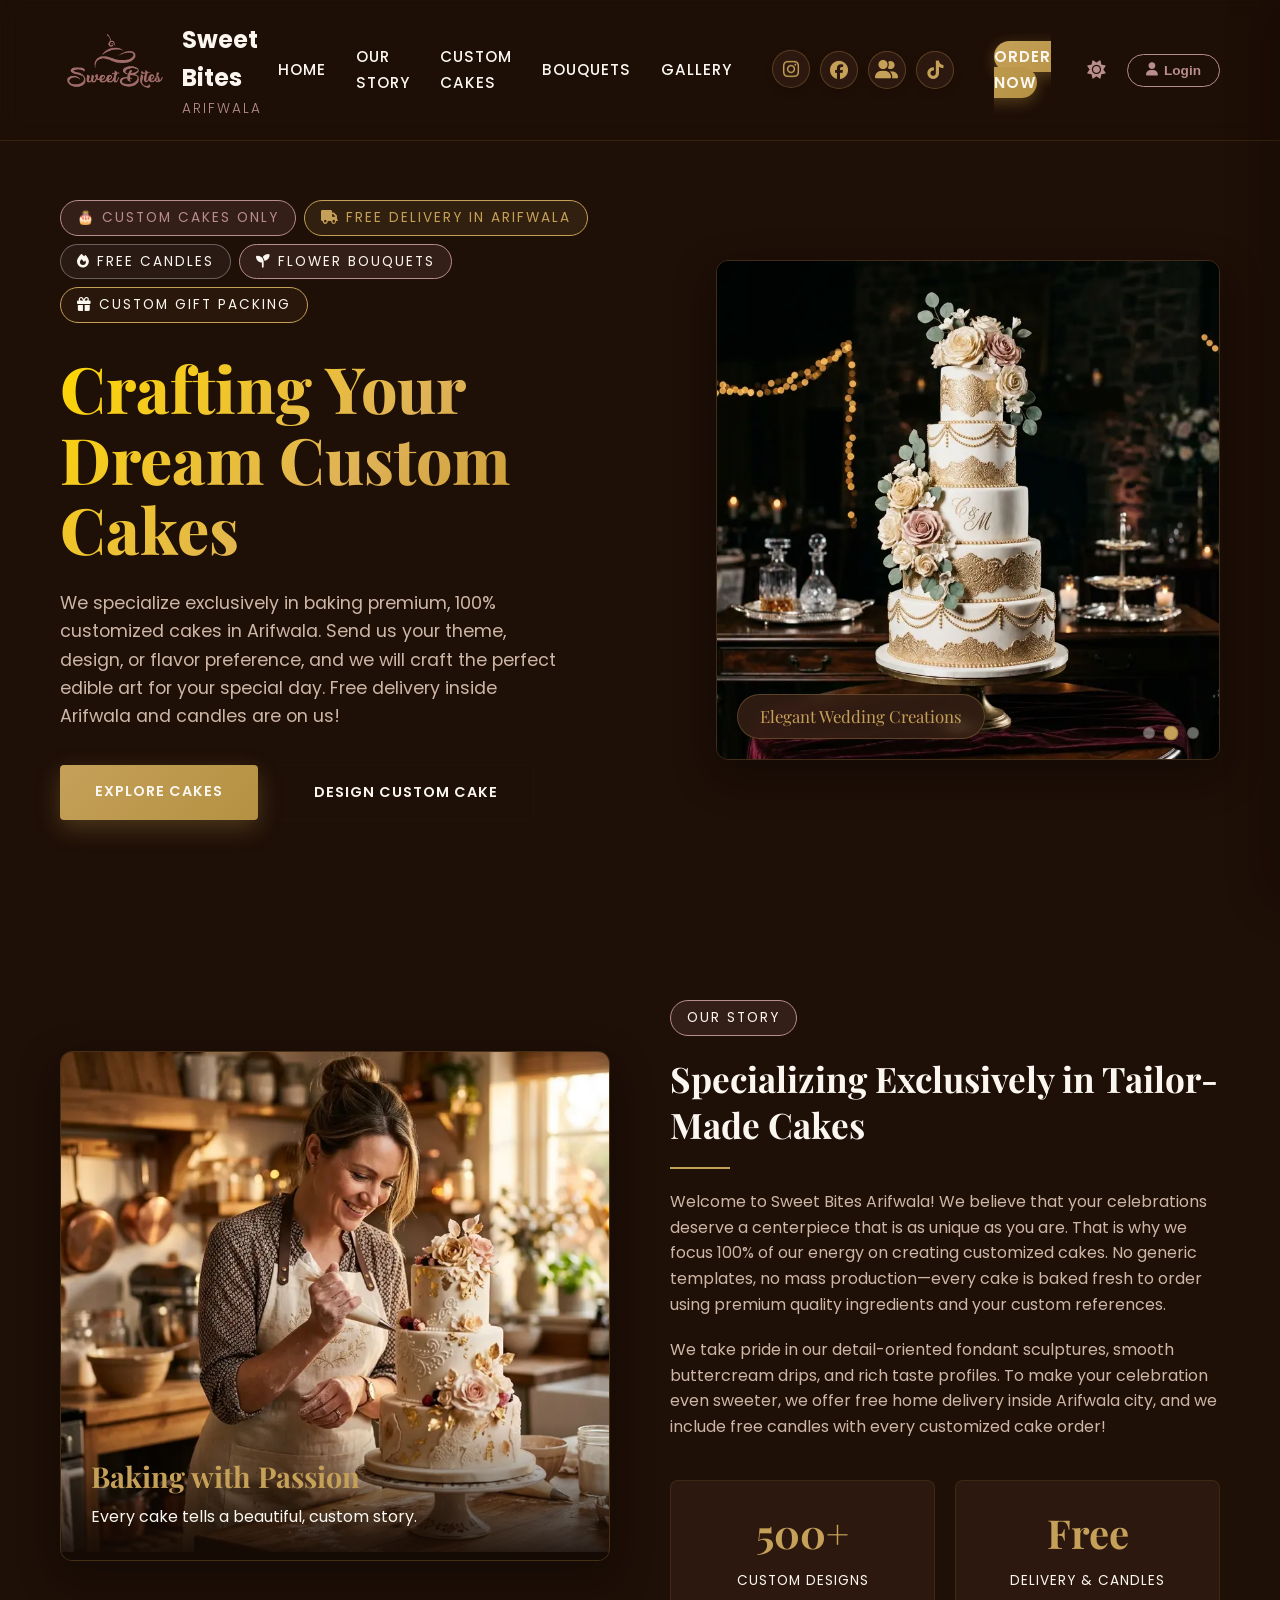
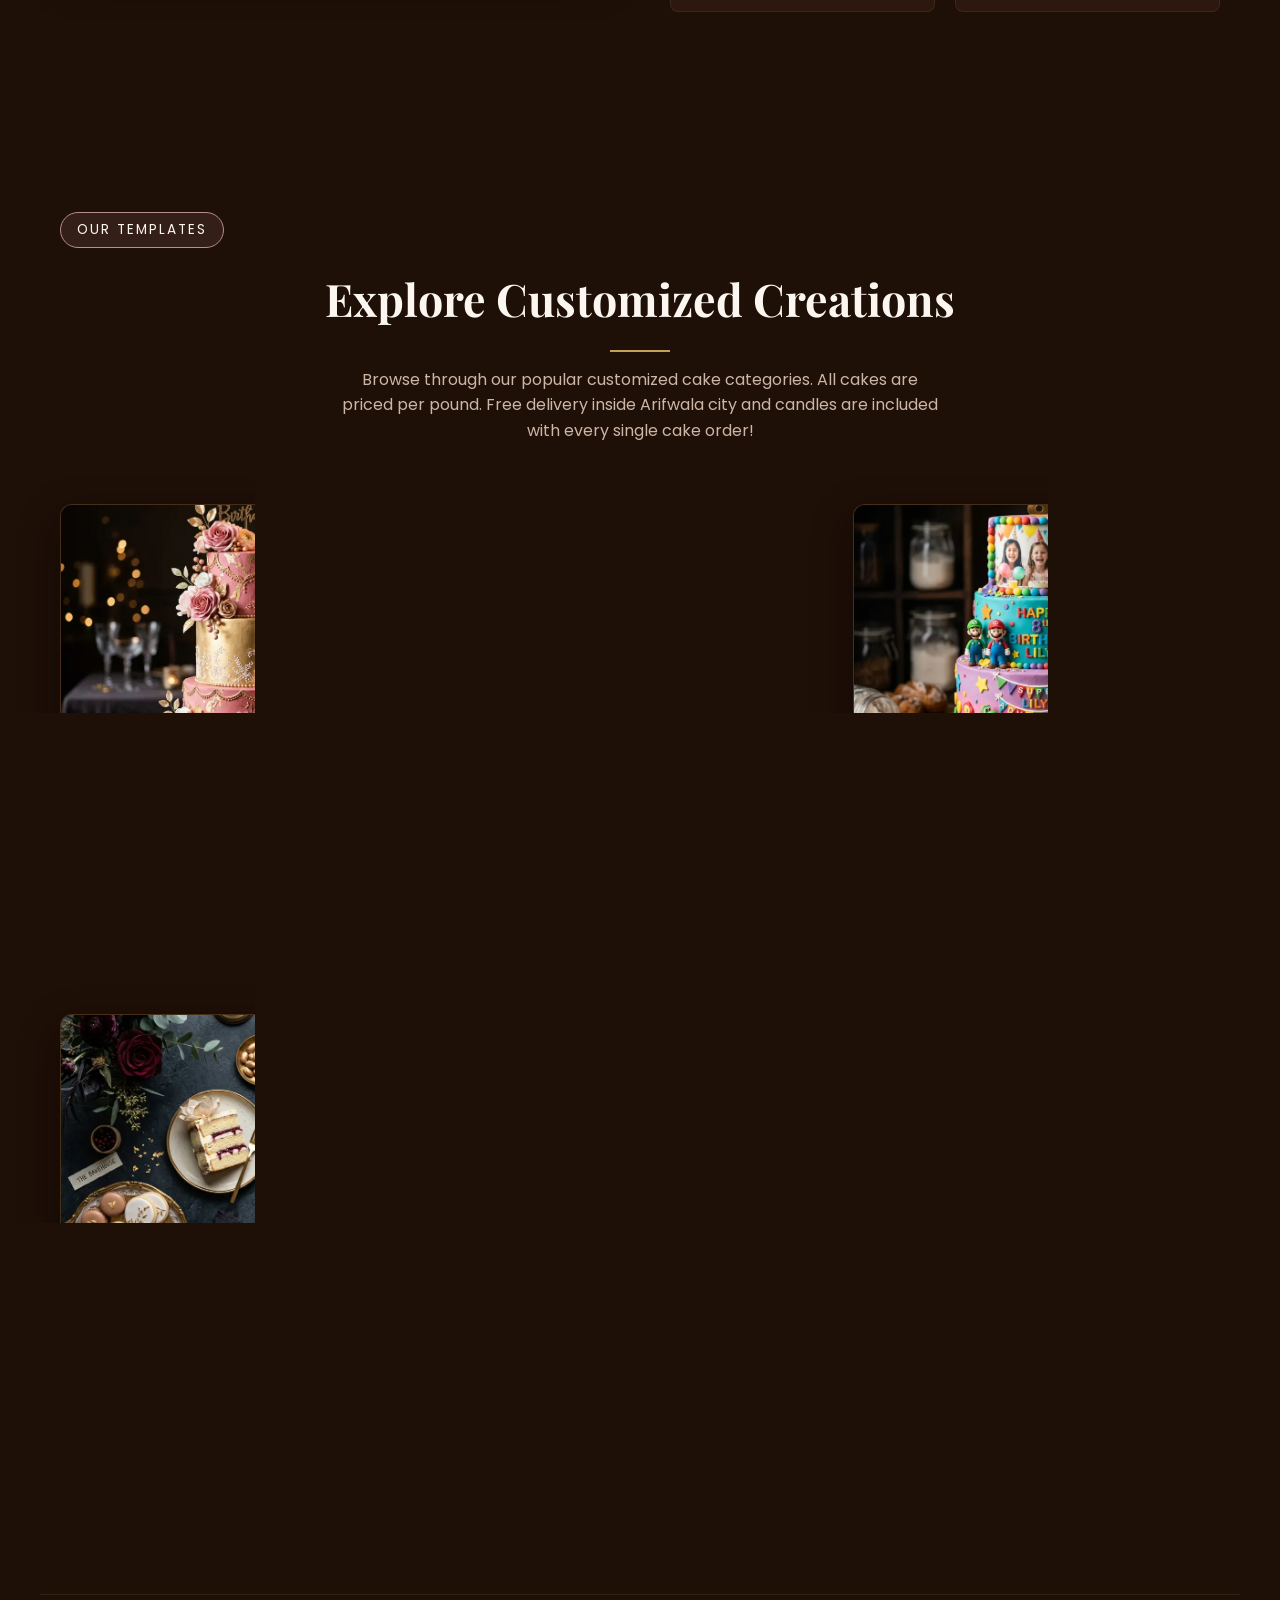
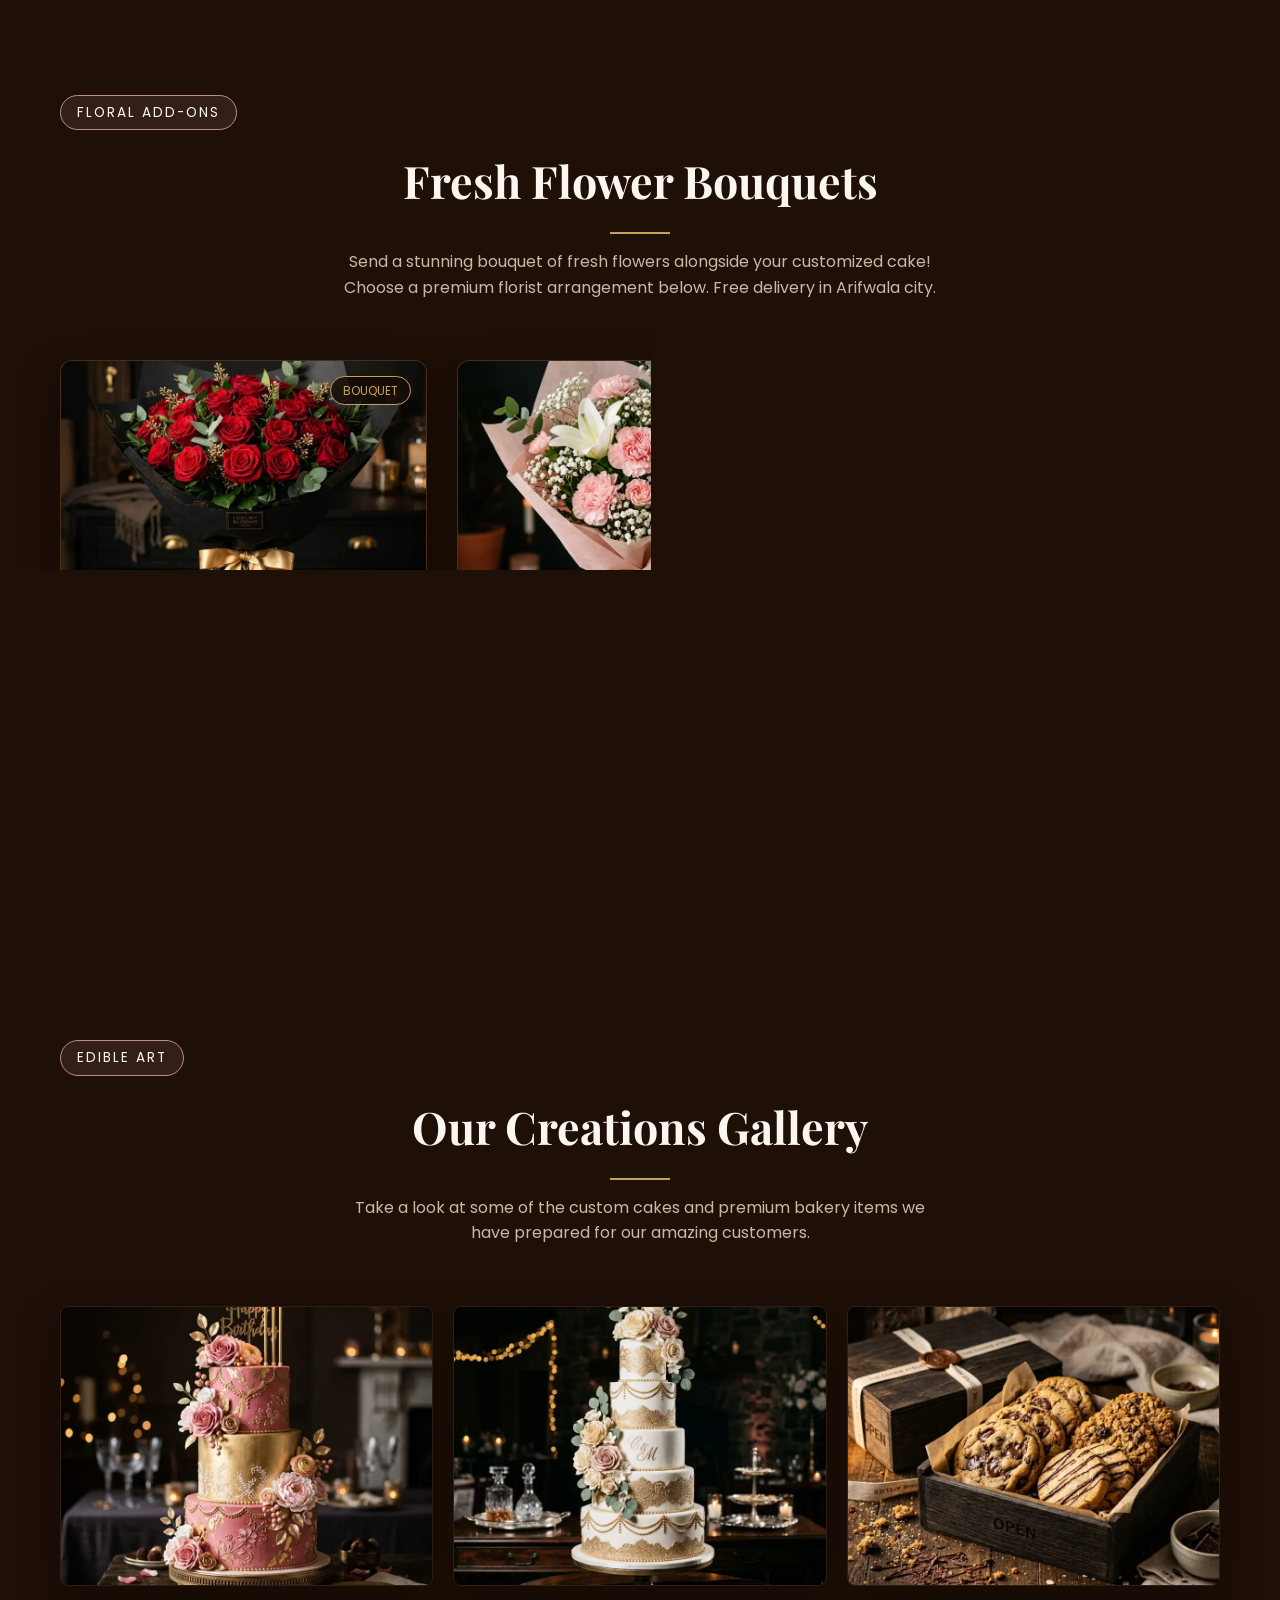
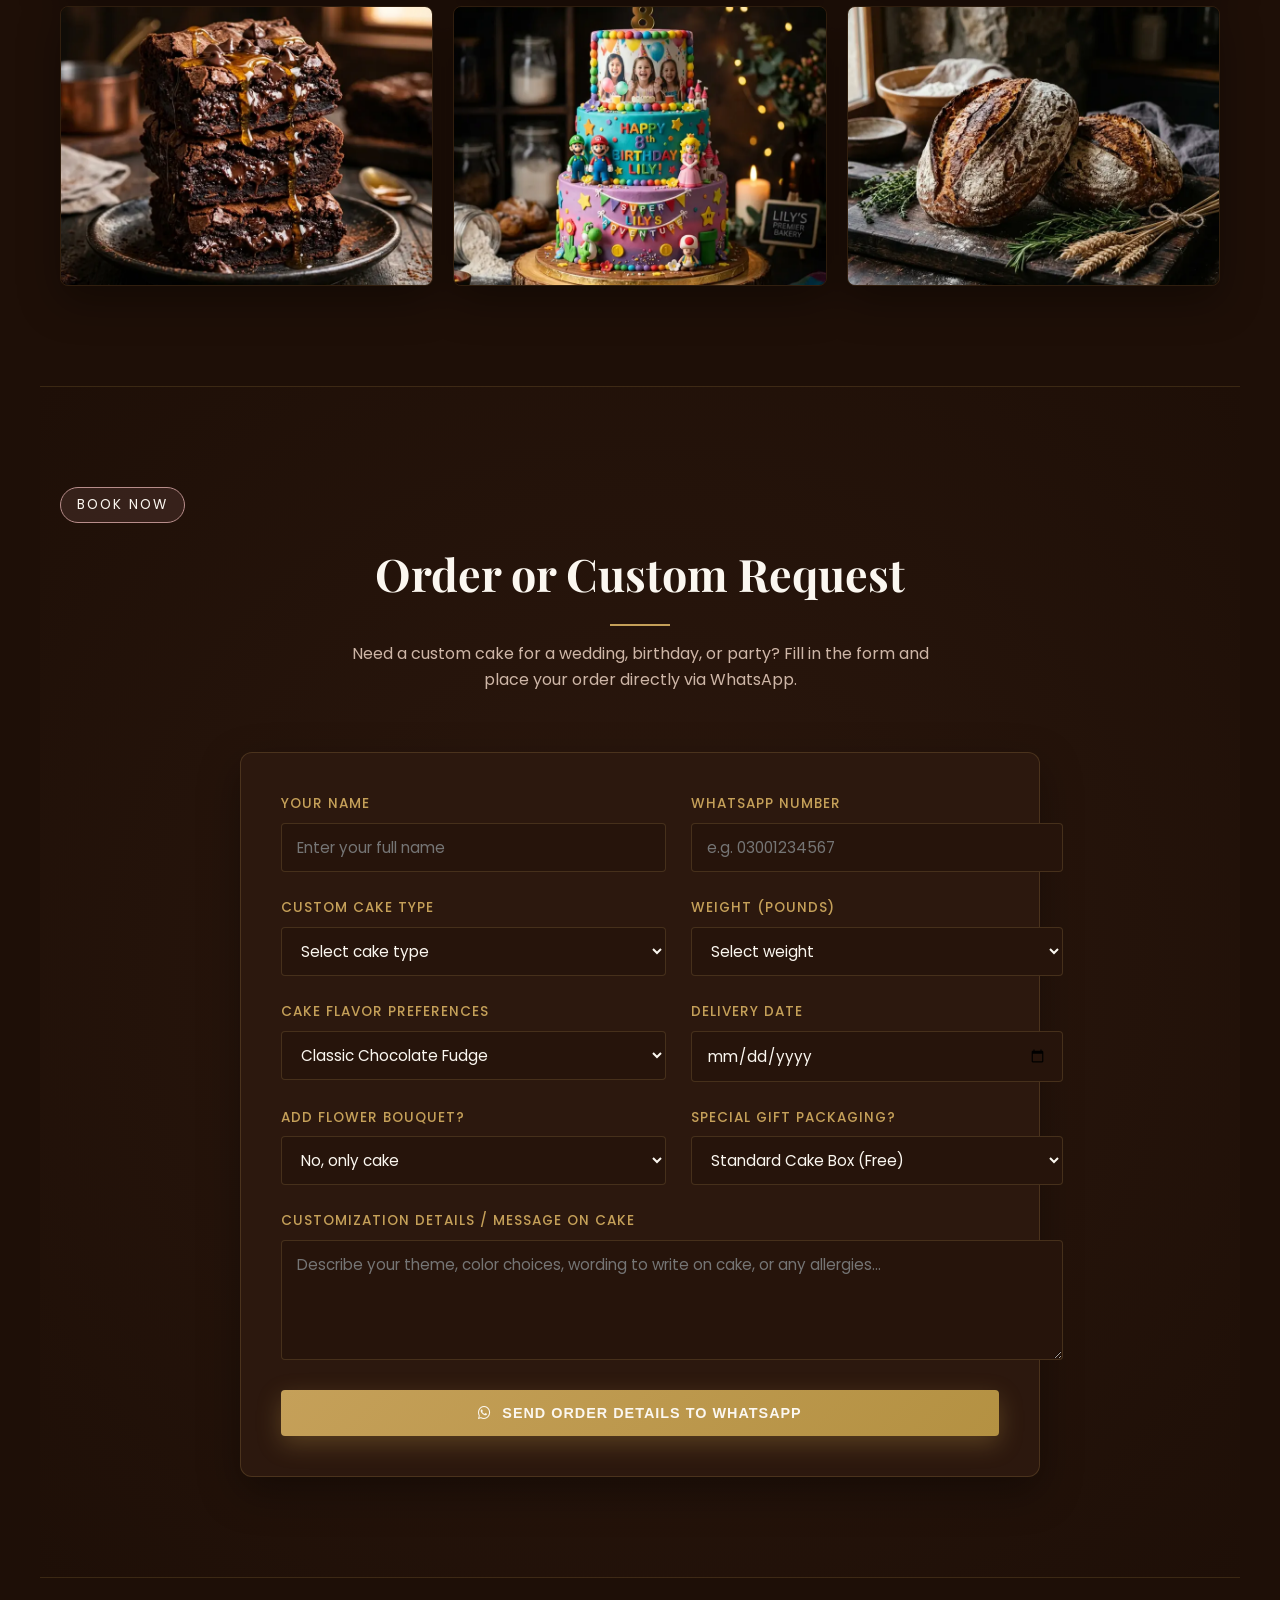
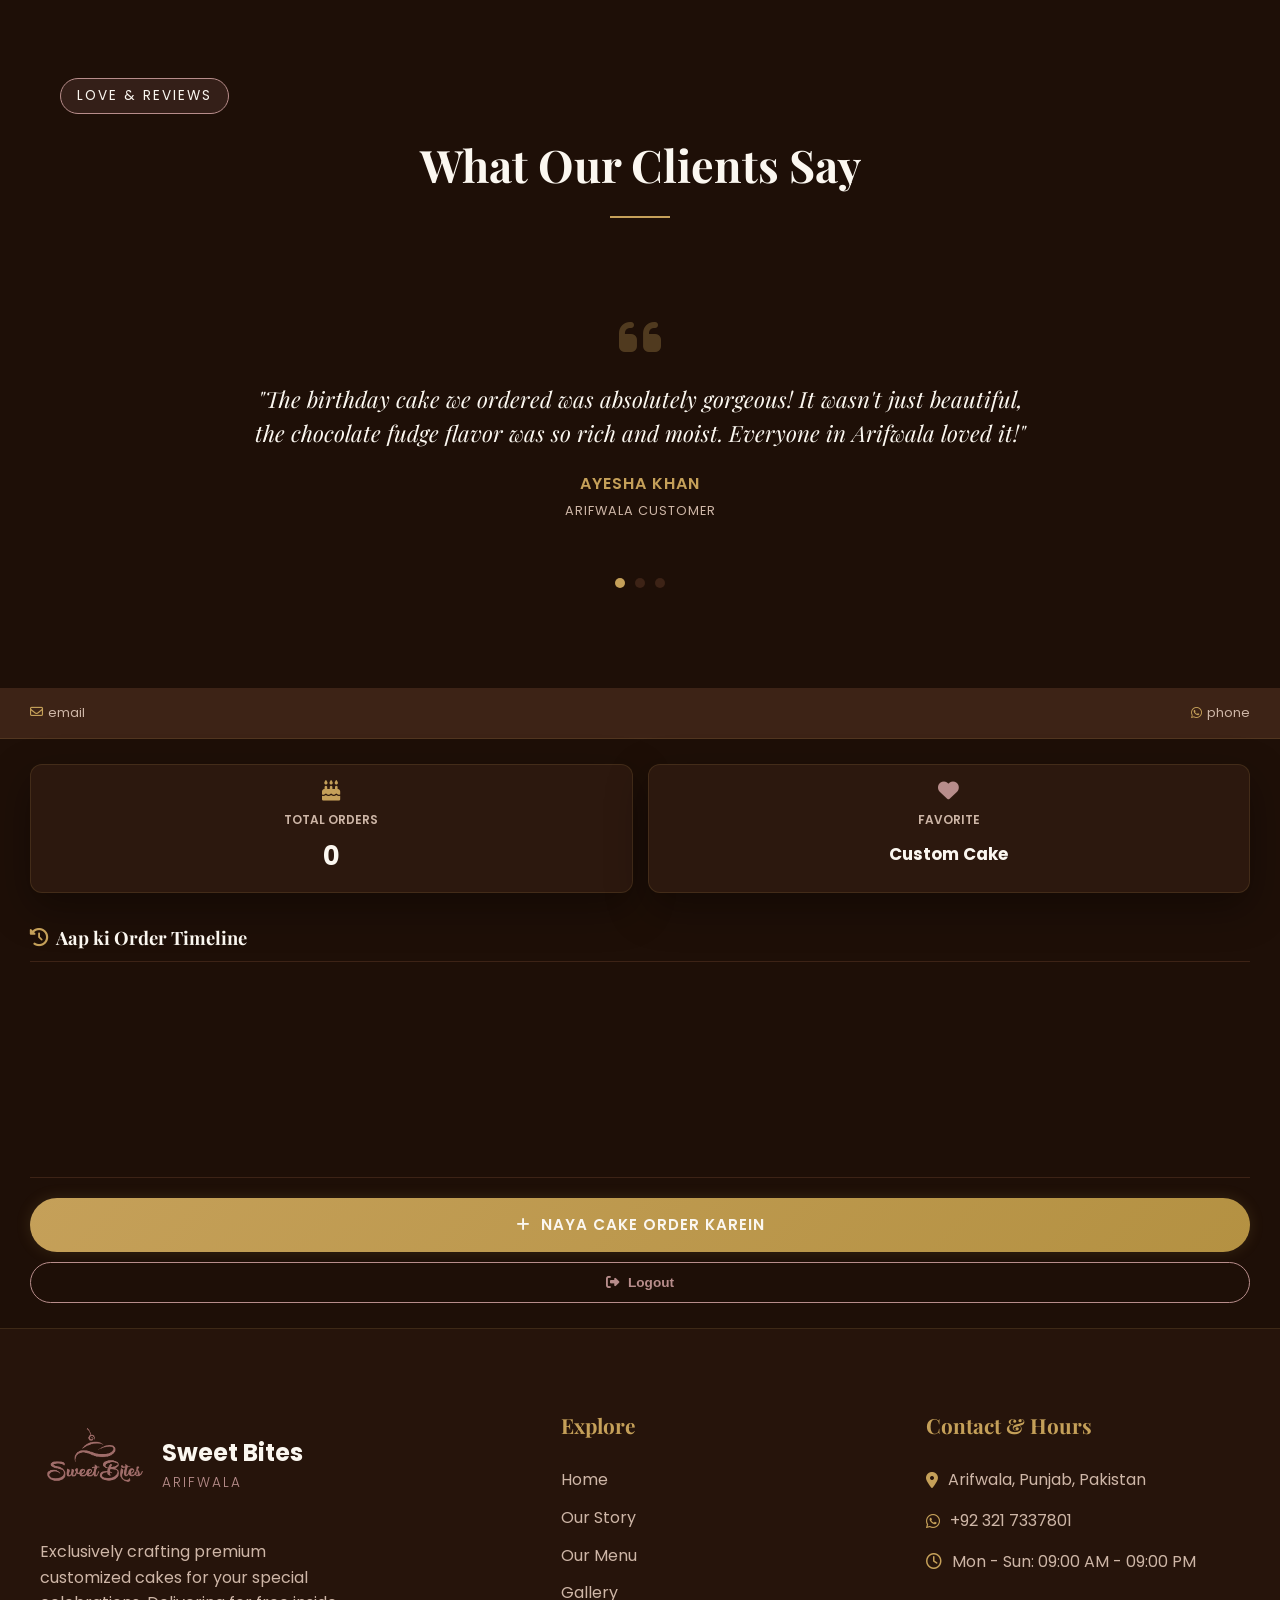
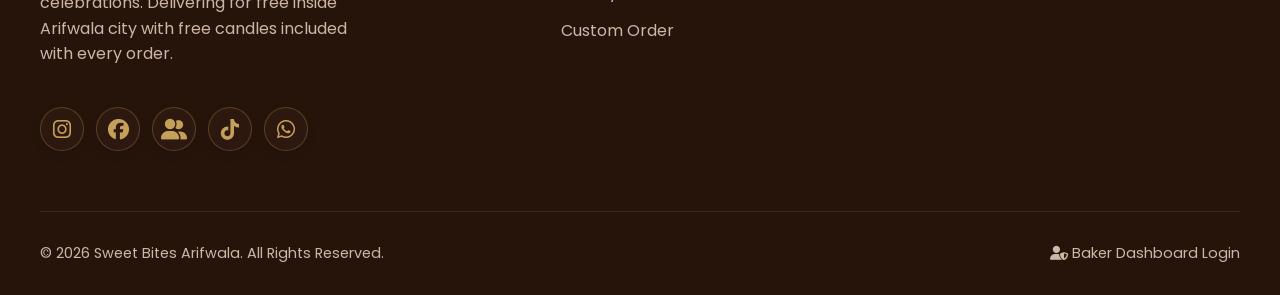
==== index.html @ 05466af0 "login_blur_fix" ====
<!DOCTYPE html>
<html lang="en">
<head>
  <meta charset="UTF-8">
  <meta name="viewport" content="width=device-width, initial-scale=1.0">
  <title>Sweet Bites Arifwala | Premium Custom Cakes & Luxury Bakery</title>
  
  <!-- SEO Meta Tags -->
  <meta name="description" content="Discover Sweet Bites Arifwala, the best premium home baker in Arifwala. Order customized fondant cakes, gooey fudge brownies, gourmet cookies, and artisan sourdough bread. Freshly baked with love.">
  <meta name="keywords" content="custom cakes arifwala, sweet bites arifwala, best bakery in arifwala, home baker arifwala, wedding cakes arifwala, chocolate brownies arifwala, custom fondant cakes">
  <meta name="author" content="Sweet Bites Arifwala">
  
  <!-- Open Graph Meta Tags (Facebook / WhatsApp sharing) -->
  <meta property="og:title" content="Sweet Bites Arifwala | Custom Cakes & Luxury Bakery">
  <meta property="og:description" content="Order premium custom cakes, cookies, and gourmet brownies in Arifwala. Freshly baked by your local favorite home baker.">
  <meta property="og:image" content="assets/logo.png">
  <meta property="og:type" content="website">

  <!-- Favicon -->
  <link rel="icon" type="image/png" href="assets/logo.png">

  <!-- FontAwesome Icons -->
  <link rel="stylesheet" href="https://cdnjs.cloudflare.com/ajax/libs/font-awesome/6.4.0/css/all.min.css">
  
  <!-- Style Link with Cache Buster -->
  <link rel="stylesheet" href="style.css?v=2.4">

  <!-- Schema.org Structured Data for Local SEO -->
  <script type="application/ld+json">
  {
    "@context": "https://schema.org",
    "@type": "Bakery",
    "name": "Sweet Bites Arifwala",
    "image": "assets/logo.png",
    "@id": "https://sweetbitesarifwala.com",
    "url": "https://sweetbitesarifwala.com",
    "telephone": "+923217337801",
    "priceRange": "$$",
    "address": {
      "@type": "PostalAddress",
      "streetAddress": "Main Bazaar",
      "addressLocality": "Arifwala",
      "addressRegion": "Punjab",
      "postalCode": "57130",
      "addressCountry": "PK"
    },
    "openingHoursSpecification": {
      "@type": "OpeningHoursSpecification",
      "dayOfWeek": [
        "Monday",
        "Tuesday",
        "Wednesday",
        "Thursday",
        "Friday",
        "Saturday",
        "Sunday"
      ],
      "opens": "09:00",
      "closes": "21:00"
    }
  }
  </script>
</head>
<body class="dark-mode">

  <!-- Background Sparks/Particles Canvas -->
  <canvas id="particle-canvas"></canvas>

  <div class="app-content">

    <!-- Header Navigation -->
    <header id="main-header">
      <div class="navbar">
        <a href="#home" class="logo-container">
          <img src="assets/logo.png" alt="Sweet Bites Arifwala Logo" class="logo-img" id="nav-logo">
          <div class="logo-text">
            Sweet Bites
            <span>Arifwala</span>
          </div>
        </a>
        
        <div class="menu-toggle" id="mobile-menu-btn">
          <span></span>
          <span></span>
          <span></span>
        </div>

        <ul class="nav-links" id="nav-menu">
          <li><a href="#home">Home</a></li>
          <li><a href="#about">Our Story</a></li>
          <li><a href="#menu">Custom Cakes</a></li>
          <li><a href="#bouquets">Bouquets</a></li>
          <li><a href="#gallery">Gallery</a></li>
          <li class="nav-socials" style="display: flex; gap: 10px; margin: 0 10px; align-items:center;">
            <a href="#" id="nav-link-instagram" target="_blank" aria-label="Instagram" title="Instagram"><i class="fab fa-instagram"></i></a>
            <a href="#" id="nav-link-facebook" target="_blank" aria-label="Facebook Page" title="Facebook Page"><i class="fab fa-facebook"></i></a>
            <a href="#" id="nav-link-facebook-profile" target="_blank" aria-label="Personal Facebook Profile" title="Humira Irfan Facebook"><i class="fas fa-user-friends"></i></a>
            <a href="#" id="nav-link-tiktok" target="_blank" aria-label="TikTok" title="TikTok"><i class="fab fa-tiktok"></i></a>
          </li>
          <li><a href="#order" class="btn-order-nav">Order Now</a></li>
          <li>
            <div id="nav-customer-area" style="display:flex; align-items:center; gap:12px;">
              <!-- Theme Toggle Button -->
              <button id="theme-toggle-btn" onclick="toggleDarkMode()" style="background:transparent; border:none; color:var(--rose-accent); cursor:pointer; font-size:1.15rem; padding:6px; display:flex; align-items:center; justify-content:center; transition:var(--transition-smooth); margin-right:4px;" aria-label="Toggle Dark Mode" title="Toggle Light/Dark Mode">
                <i class="far fa-moon" id="theme-toggle-icon"></i>
              </button>
              <button id="nav-login-btn" onclick="openCustomerLoginModal()" style="background:transparent; border:1.5px solid var(--rose-accent); color:var(--rose-accent); padding:8px 18px; border-radius:20px; font-weight:600; cursor:pointer; font-size:0.85rem; display:flex; align-items:center; gap:6px;">
                <i class="fas fa-user"></i> Login
              </button>
              <div id="nav-user-badge" style="display:none; align-items:center; gap:10px;">
                <img id="nav-user-avatar" src="" style="width:28px; height:28px; border-radius:50%; object-fit:cover; display:none; border:1.5px solid var(--gold-primary);">
                <i id="nav-user-placeholder" class="fas fa-user-circle" style="color:var(--gold-primary); font-size:1.3rem;"></i>
                <span id="nav-user-name" style="font-weight:600; color:var(--text-light); font-size:0.9rem;"></span>
                <button onclick="customerLogout()" style="background:transparent; border:none; color:var(--rose-accent); cursor:pointer; font-size:0.8rem; padding:4px 8px; border-radius:10px; border:1px solid var(--rose-accent);">Logout</button>
              </div>
            </div>
          </li>
        </ul>
      </div>
    </header>

    <!-- Hero Section -->
    <section class="hero" id="home">
      <div class="hero-grid">
        <div class="hero-text">
          <div style="display: flex; gap: 8px; flex-wrap: wrap; margin-bottom: 5px;">
            <span class="badge" style="border-color: var(--rose-accent); color: var(--rose-accent);">🎂 Custom Cakes Only</span>
            <span class="badge" style="background: rgba(223, 178, 87, 0.1); border-color: var(--gold-primary); color: var(--gold-primary);"><i class="fas fa-truck"></i> Free Delivery in Arifwala</span>
            <span class="badge" style="background: rgba(255, 255, 255, 0.05); border-color: rgba(255,255,255,0.3);"><i class="fas fa-fire"></i> Free Candles</span>
            <span class="badge" style="background: rgba(180, 130, 130, 0.15); border-color: var(--rose-accent);"><i class="fas fa-seedling"></i> Flower Bouquets</span>
            <span class="badge" style="background: rgba(223, 178, 87, 0.05); border-color: var(--gold-primary);"><i class="fas fa-gift"></i> Custom Gift Packing</span>
          </div>
          <h2 class="gold-text">Crafting Your Dream Custom Cakes</h2>
          <p>We specialize exclusively in baking premium, 100% customized cakes in Arifwala. Send us your theme, design, or flavor preference, and we will craft the perfect edible art for your special day. Free delivery inside Arifwala and candles are on us!</p>
          <div class="hero-buttons">
            <a href="#menu" class="btn-primary">Explore Cakes</a>
            <a href="#order" class="btn-secondary">Design Custom Cake</a>
          </div>
        </div>
        <div class="hero-slider-container">
          <div class="hero-slide active">
            <img src="assets/birthday_cake.webp" alt="Luxury Custom Birthday Cake">
            <div class="slide-caption">Luxury Birthday Cakes</div>
          </div>
          <div class="hero-slide">
            <img src="assets/wedding_cake.webp" alt="Floral Custom Wedding Cake">
            <div class="slide-caption">Elegant Wedding Creations</div>
          </div>
          <div class="hero-slide">
            <img src="assets/custom_cake.webp" alt="Novelty Custom Fondant Cake">
            <div class="slide-caption">Fondant Theme Masterpieces</div>
          </div>
          
          <!-- Slider Controls -->
          <div class="slider-nav">
            <span class="slider-nav-dot active" onclick="setHeroSlide(0)"></span>
            <span class="slider-nav-dot" onclick="setHeroSlide(1)"></span>
            <span class="slider-nav-dot" onclick="setHeroSlide(2)"></span>
          </div>
        </div>
      </div>
    </section>

    <!-- About Section -->
    <section class="about" id="about">
      <div class="about-grid">
        <div class="about-img-container">
          <img src="assets/baker_about.webp" alt="Home baker decorating cake in Arifwala" class="about-img" loading="lazy">
          <div class="about-img-overlay">
            <h3>Baking with Passion</h3>
            <p>Every cake tells a beautiful, custom story.</p>
          </div>
        </div>
        <div class="about-text">
          <span class="badge">Our Story</span>
          <h3>Specializing Exclusively in Tailor-Made Cakes</h3>
          <div class="divider"></div>
          <p>Welcome to Sweet Bites Arifwala! We believe that your celebrations deserve a centerpiece that is as unique as you are. That is why we focus 100% of our energy on creating customized cakes. No generic templates, no mass production—every cake is baked fresh to order using premium quality ingredients and your custom references.</p>
          <p>We take pride in our detail-oriented fondant sculptures, smooth buttercream drips, and rich taste profiles. To make your celebration even sweeter, we offer free home delivery inside Arifwala city, and we include free candles with every customized cake order!</p>
          
          <div class="about-stats">
            <div class="stat-item">
              <div class="stat-num">500+</div>
              <div class="stat-lbl">Custom Designs</div>
            </div>
            <div class="stat-item">
              <div class="stat-num">Free</div>
              <div class="stat-lbl">Delivery & Candles</div>
            </div>
          </div>
        </div>
      </div>
    </section>

    <!-- Product Menu Section -->
    <section class="menu" id="menu">
      <div class="section-header">
        <span class="badge">Our Templates</span>
        <h2>Explore Customized Creations</h2>
        <div class="divider"></div>
        <p>Browse through our popular customized cake categories. All cakes are priced per pound. Free delivery inside Arifwala city and candles are included with every single cake order!</p>
      </div>

      <div class="products-grid" id="shop-grid">
        <!-- Products will load dynamically via JS -->
      </div>
    </section>

    <!-- Flower Bouquets Section -->
    <section class="menu" id="bouquets" style="border-top: 1px solid rgba(223, 178, 87, 0.1);">
      <div class="section-header">
        <span class="badge">Floral Add-ons</span>
        <h2>Fresh Flower Bouquets</h2>
        <div class="divider"></div>
        <p>Send a stunning bouquet of fresh flowers alongside your customized cake! Choose a premium florist arrangement below. Free delivery in Arifwala city.</p>
      </div>

      <div class="products-grid" id="bouquets-grid">
        <!-- Bouquets will load dynamically via JS -->
      </div>
    </section>

    <!-- Photo Gallery Section -->
    <section class="gallery" id="gallery">
      <div class="section-header">
        <span class="badge">Edible Art</span>
        <h2>Our Creations Gallery</h2>
        <div class="divider"></div>
        <p>Take a look at some of the custom cakes and premium bakery items we have prepared for our amazing customers.</p>
      </div>

      <div class="gallery-grid">
        <div class="gallery-item" onclick="openLightbox(this)">
          <img src="assets/birthday_cake.webp" alt="Luxury Birthday Cake" loading="lazy">
          <div class="gallery-overlay">
            <h4>Luxury Birthday Cake</h4>
            <p>Cakes</p>
          </div>
        </div>
        <div class="gallery-item" onclick="openLightbox(this)">
          <img src="assets/wedding_cake.webp" alt="Elegant Symmetrical Wedding Cake" loading="lazy">
          <div class="gallery-overlay">
            <h4>Floral Wedding Cake</h4>
            <p>Cakes</p>
          </div>
        </div>
        <div class="gallery-item" onclick="openLightbox(this)">
          <img src="assets/cookies_box.webp" alt="Gourmet Cookie Collection" loading="lazy">
          <div class="gallery-overlay">
            <h4>Gourmet Cookie Box</h4>
            <p>Cookies & Brownies</p>
          </div>
        </div>
        <div class="gallery-item" onclick="openLightbox(this)">
          <img src="assets/fudge_brownies.webp" alt="Fudge Chocolate Brownies" loading="lazy">
          <div class="gallery-overlay">
            <h4>Classic Fudge Brownies</h4>
            <p>Cookies & Brownies</p>
          </div>
        </div>
        <div class="gallery-item" onclick="openLightbox(this)">
          <img src="assets/custom_cake.webp" alt="Special Theme Custom Cake" loading="lazy">
          <div class="gallery-overlay">
            <h4>Figurines Custom Cake</h4>
            <p>Cakes</p>
          </div>
        </div>
        <div class="gallery-item" onclick="openLightbox(this)">
          <img src="assets/artisan_bread.webp" alt="Country Sourdough Bread" loading="lazy">
          <div class="gallery-overlay">
            <h4>Artisan Sourdough Loaf</h4>
            <p>Pastries & Bread</p>
          </div>
        </div>
      </div>
    </section>

    <!-- Custom WhatsApp Order Form -->
    <section class="order-section" id="order">
      <div class="section-header">
        <span class="badge">Book Now</span>
        <h2>Order or Custom Request</h2>
        <div class="divider"></div>
        <p>Need a custom cake for a wedding, birthday, or party? Fill in the form and place your order directly via WhatsApp.</p>
      </div>

      <div class="order-container">
        <form id="whatsapp-order-form">
          <div class="order-form-grid">
            <div class="form-group">
              <label for="order-name">Your Name</label>
              <input type="text" id="order-name" placeholder="Enter your full name" required>
            </div>
            
            <div class="form-group">
              <label for="order-whatsapp">WhatsApp Number</label>
              <input type="tel" id="order-whatsapp" placeholder="e.g. 03001234567" required>
            </div>

            <div class="form-group">
              <label for="order-item-type">Custom Cake Type</label>
              <select id="order-item-type" required>
                <option value="" disabled selected>Select cake type</option>
                <option value="Custom Fondant Theme Cake">Custom Fondant Theme Cake</option>
                <option value="Cream & Custom Drip Cake">Cream & Custom Drip Cake</option>
                <option value="Multi-Tier Symmetrical Cake">Multi-Tier Symmetrical Cake</option>
                <option value="Novelty Birthday Cake">Novelty Birthday Cake</option>
                <option value="Other / Reference Design">Other Reference Design</option>
              </select>
            </div>

            <div class="form-group">
              <label for="order-weight">Weight (Pounds)</label>
              <select id="order-weight" required>
                <option value="" disabled selected>Select weight</option>
                <option value="1 Pound (Small)">1 Pound (Small)</option>
                <option value="2 Pounds (Standard)">2 Pounds (Standard)</option>
                <option value="3 Pounds">3 Pounds</option>
                <option value="4 Pounds">4 Pounds</option>
                <option value="5+ Pounds (Large Event)">5+ Pounds (Large Event)</option>
              </select>
            </div>

            <div class="form-group">
              <label for="order-flavor">Cake Flavor Preferences</label>
              <select id="order-flavor" required>
                <option value="Classic Chocolate Fudge">Classic Chocolate Fudge</option>
                <option value="Red Velvet Cream Cheese">Red Velvet Cream Cheese</option>
                <option value="Lotus Biscoff Cream">Lotus Biscoff Cream</option>
                <option value="Vanilla Caramel Drip">Vanilla Caramel Drip</option>
                <option value="Cookies & Cream OREO">Cookies & Cream OREO</option>
              </select>
            </div>

            <div class="form-group">
              <label for="order-date">Delivery Date</label>
              <input type="date" id="order-date" required>
            </div>

            <div class="form-group">
              <label for="order-flowers">Add Flower Bouquet?</label>
              <select id="order-flowers" required>
                <option value="No Bouquet" selected>No, only cake</option>
                <option value="Add Fresh Flower Bouquet">Yes, add a Fresh Flower Bouquet (+ charges)</option>
              </select>
            </div>

            <div class="form-group">
              <label for="order-packing">Special Gift Packaging?</label>
              <select id="order-packing" required>
                <option value="Standard Cardboard Box" selected>Standard Cake Box (Free)</option>
                <option value="Premium Custom Gift Box">Yes, Premium Custom Gift Box (+ charges)</option>
              </select>
            </div>

            <div class="form-group full-width">
              <label for="order-details">Customization Details / Message on Cake</label>
              <textarea id="order-details" placeholder="Describe your theme, color choices, wording to write on cake, or any allergies..."></textarea>
            </div>
          </div>

          <button type="submit" class="btn-primary btn-form-submit">
            <i class="fab fa-whatsapp"></i> Send Order details to WhatsApp
          </button>
        </form>
      </div>
    </section>

    <!-- Testimonials Section -->
    <section class="testimonials">
      <div class="section-header">
        <span class="badge">Love & Reviews</span>
        <h2>What Our Clients Say</h2>
        <div class="divider"></div>
      </div>

      <div class="testimonials-slider">
        <div class="testimonial-slide active">
          <div class="quote-icon"><i class="fas fa-quote-left"></i></div>
          <p class="testimonial-text">"The birthday cake we ordered was absolutely gorgeous! It wasn't just beautiful, the chocolate fudge flavor was so rich and moist. Everyone in Arifwala loved it!"</p>
          <div class="testimonial-author">
            Ayesha Khan
            <span>Arifwala Customer</span>
          </div>
        </div>

        <div class="testimonial-slide">
          <div class="quote-icon"><i class="fas fa-quote-left"></i></div>
          <p class="testimonial-text">"Sweet Bites makes the best brownies! The fudge center is incredibly gooey and chocolatey. Their cookies are a weekly regular treat in our family."</p>
          <div class="testimonial-author">
            Zainab Ali
            <span>Local Foodie</span>
          </div>
        </div>

        <div class="testimonial-slide">
          <div class="quote-icon"><i class="fas fa-quote-left"></i></div>
          <p class="testimonial-text">"Highly professional home baking. I requested a custom customized themed cake for my daughter's wedding. Excellent decoration details and taste was perfect!"</p>
          <div class="testimonial-author">
            Dr. Yasir
            <span>Arifwala Resident</span>
          </div>
        </div>
      </div>

      <div class="slider-dots" id="dots-container">
        <span class="slider-dot active" onclick="setSlide(0)"></span>
        <span class="slider-dot" onclick="setSlide(1)"></span>
        <span class="slider-dot" onclick="setSlide(2)"></span>
      </div>
    </section>

    <!-- Lightbox Modal DOM -->
    <div id="gallery-lightbox" class="lightbox" onclick="closeLightbox()">
      <span class="lightbox-close">&times;</span>
      <div class="lightbox-content" onclick="event.stopPropagation()">
        <img id="lightbox-img" src="" alt="Zoomed view">
        <div class="lightbox-caption" id="lightbox-caption"></div>
      </div>
    </div>

    <!-- Quick Order Calculator Modal DOM -->
    <div id="quick-order-modal" class="order-modal" onclick="closeQuickOrderModal()">
      <div class="order-modal-content" onclick="event.stopPropagation()">
        <div class="order-modal-header">
          <h3 id="qom-title">Place Order</h3>
          <span class="order-modal-close" onclick="closeQuickOrderModal()">&times;</span>
        </div>
        <div class="order-modal-body">
          <h4 id="qom-product-name" style="color: var(--text-light); font-size: 1.2rem; font-family: var(--font-sans); font-weight: 600;">Product Title</h4>
          <p id="qom-product-desc" style="color: var(--text-muted); font-size: 0.85rem; margin-bottom: 10px;"></p>
          
          <div class="form-group">
            <label id="qom-qty-label" for="qom-qty">Select Weight / Quantity</label>
            <select id="qom-qty" onchange="updateQuickOrderTotal()"></select>
          </div>

          <div class="order-modal-total">
            Total Price: <span id="qom-total-price">Rs. 0</span>
          </div>

          <button class="btn-primary" onclick="submitQuickOrderModal()" style="width: 100%;">
            <i class="fab fa-whatsapp"></i> Order on WhatsApp
          </button>
        </div>
      </div>
    </div>

    <!-- ========== CUSTOMER LOGIN / SIGNUP MODAL ========== -->
    <div id="customer-auth-modal" class="order-modal" onclick="closeCustomerLoginModal()">
      <div class="order-modal-content" onclick="event.stopPropagation()" style="max-width:480px; padding:0; overflow:hidden;">
        
        <!-- Modal Header Tabs -->
        <div style="display:flex; border-bottom:2px solid var(--cream-bg);">
          <button id="tab-login" onclick="switchAuthTab('login')" style="flex:1; padding:18px; background:var(--gold-primary); color:var(--text-light); border:none; font-weight:700; font-size:1rem; cursor:pointer; font-family:var(--font-sans); transition:var(--transition-smooth);">
            <i class="fas fa-sign-in-alt"></i> Login
          </button>
          <button id="tab-signup" onclick="switchAuthTab('signup')" style="flex:1; padding:18px; background:var(--cream-bg); color:var(--text-muted); border:none; font-weight:600; font-size:1rem; cursor:pointer; font-family:var(--font-sans); transition:var(--transition-smooth);">
            <i class="fas fa-user-plus"></i> Sign Up
          </button>
          <button onclick="closeCustomerLoginModal()" style="padding:18px 20px; background:transparent; border:none; color:var(--text-muted); font-size:1.4rem; cursor:pointer;">&times;</button>
        </div>

        <div style="padding:35px;">
          <!-- Welcome Text -->
          <div style="text-align:center; margin-bottom:25px;">
            <img src="assets/logo.png" style="height:60px; margin-bottom:10px;">
            <p style="color:var(--text-muted); font-size:0.9rem;" id="auth-subtitle">Welcome back! Login to track your orders.</p>
          </div>

          <!-- Error/Success Message -->
          <div id="auth-message" style="display:none; padding:10px 15px; border-radius:6px; margin-bottom:15px; font-size:0.9rem; text-align:center;"></div>

          <!-- LOGIN FORM -->
          <form id="login-form" onsubmit="handleCustomerLogin(event)">
            <div class="form-group" style="margin-bottom:15px;">
              <label for="login-email"><i class="fas fa-envelope"></i> Email Address</label>
              <input type="email" id="login-email" placeholder="aapki@email.com" required>
            </div>
            <div class="form-group" style="margin-bottom:20px;">
              <label for="login-password"><i class="fas fa-lock"></i> Password</label>
              <input type="password" id="login-password" placeholder="Password" required>
            </div>
            <button type="submit" class="btn-primary" style="width:100%; justify-content:center; display:flex; align-items:center; gap:8px;">
              <i class="fas fa-sign-in-alt"></i> Login
            </button>
            <p style="text-align:center; margin-top:15px; font-size:0.85rem; color:var(--text-muted);">
              Account nahi hai? <a href="#" onclick="switchAuthTab('signup')" style="color:var(--gold-primary); font-weight:600;">Sign Up karein</a>
            </p>
          </form>

          <!-- SIGNUP FORM -->
          <form id="signup-form" style="display:none;" onsubmit="handleCustomerSignup(event)">
            <div class="form-group" style="margin-bottom:15px;">
              <label for="signup-name"><i class="fas fa-user"></i> Full Name</label>
              <input type="text" id="signup-name" placeholder="Aapka naam" required>
            </div>
            <div class="form-group" style="margin-bottom:15px;">
              <label for="signup-phone"><i class="fas fa-phone"></i> WhatsApp Number</label>
              <input type="tel" id="signup-phone" placeholder="e.g. 03001234567" required>
            </div>
            <div class="form-group" style="margin-bottom:15px;">
              <label for="signup-email"><i class="fas fa-envelope"></i> Email Address</label>
              <input type="email" id="signup-email" placeholder="aapki@email.com" required>
            </div>
            <div class="form-group" style="margin-bottom:20px;">
              <label for="signup-password"><i class="fas fa-lock"></i> Password banayein</label>
              <input type="password" id="signup-password" placeholder="Minimum 6 characters" required minlength="6">
            </div>
            <button type="submit" class="btn-primary" style="width:100%; justify-content:center; display:flex; align-items:center; gap:8px;">
              <i class="fas fa-user-plus"></i> Account Banayein
            </button>
            <p style="text-align:center; margin-top:15px; font-size:0.85rem; color:var(--text-muted);">
              Pehle se account hai? <a href="#" onclick="switchAuthTab('login')" style="color:var(--gold-primary); font-weight:600;">Login karein</a>
            </p>
          </form>

        </div>
      </div>
    </div>

    <!-- CUSTOMER PROFILE PANEL (slide-in from right) -->
    <div id="customer-profile-panel">
      
      <!-- Premium Header Banner -->
      <div style="background: linear-gradient(135deg, #2c180e 0%, #120703 100%); padding:40px 30px; color:#fff; position:relative; overflow:hidden; border-bottom:1px solid rgba(197,160,89,0.25);">
        <button onclick="closeProfilePanel()" style="position:absolute; top:20px; right:20px; background:rgba(255,255,255,0.1); border:none; color:var(--gold-primary); width:32px; height:32px; border-radius:50%; font-size:1.1rem; cursor:pointer; display:flex; align-items:center; justify-content:center; border:1px solid rgba(197,160,89,0.3); transition:var(--transition-smooth);" onmouseover="this.style.background='var(--gold-primary)'; this.style.color='#fff';" onmouseout="this.style.background='rgba(255,255,255,0.1)'; this.style.color='var(--gold-primary)';">&times;</button>
        
        <!-- Avatar Glow Wrapper with Upload Action -->
        <div style="position:relative; width:75px; height:75px; flex-shrink:0; margin:0 auto 15px; cursor:pointer;" onclick="triggerAvatarUpload()" title="Click to upload profile picture">
          <div style="position:absolute; top:-3px; left:-3px; right:-3px; bottom:-3px; border-radius:50%; background:linear-gradient(135deg, var(--gold-primary), var(--rose-accent)); padding:2px;"></div>
          
          <img id="profile-avatar-img" src="" style="width:75px; height:75px; border-radius:50%; object-fit:cover; position:relative; z-index:2; display:none;">
          <i id="profile-avatar-placeholder" class="fas fa-user-circle" style="font-size:75px; color:#fff; border-radius:50%; background:#2c180e; position:relative; z-index:2; display:block;"></i>
          
          <!-- Small Camera Edit Badge -->
          <div style="position:absolute; bottom:-2px; right:-2px; background:var(--gold-primary); width:24px; height:24px; border-radius:50%; display:flex; align-items:center; justify-content:center; border:2px solid #2c180e; z-index:3; font-size:0.65rem; color:#fff; box-shadow:0 2px 5px rgba(0,0,0,0.3);">
            <i class="fas fa-camera"></i>
          </div>
        </div>
        <!-- Hidden file input for avatar upload -->
        <input type="file" id="profile-avatar-input" accept="image/*" style="display:none;" onchange="handleAvatarUpload(event)">
        
        <h3 id="profile-name" style="font-family:var(--font-serif); font-size:1.5rem; font-weight:700; margin:0; color:#fff; text-shadow:0 2px 4px rgba(0,0,0,0.2);">Customer Name</h3>
            <span id="profile-badge" style="display:inline-block; background:rgba(197,160,89,0.15); border:1px solid var(--gold-primary); color:var(--gold-primary); font-size:0.7rem; padding:2px 8px; border-radius:10px; font-weight:600; margin-top:5px;"><i class="fas fa-crown"></i> Sweet Bites VIP</span>
          </div>
        </div>
      </div>

      <!-- Quick Info / Contacts -->
      <div style="background:var(--chocolate-light); padding:15px 30px; display:flex; justify-content:space-between; font-size:0.8rem; border-bottom:1px solid rgba(197,160,89,0.15); color:var(--text-muted); gap:10px;">
        <span id="profile-email" style="display:flex; align-items:center; gap:5px; text-overflow:ellipsis; overflow:hidden; white-space:nowrap;"><i class="far fa-envelope" style="color:var(--gold-primary);"></i> email</span>
        <span id="profile-phone" style="display:flex; align-items:center; gap:5px; white-space:nowrap;"><i class="fab fa-whatsapp" style="color:var(--gold-primary);"></i> phone</span>
      </div>

      <!-- Stats Grid -->
      <div style="display:grid; grid-template-columns: 1fr 1fr; gap:15px; padding:25px 30px 15px;">
        <div style="background:var(--chocolate-mid); border:1px solid rgba(197,160,89,0.15); padding:15px; border-radius:12px; text-align:center; box-shadow:var(--shadow-luxury);">
          <i class="fas fa-birthday-cake" style="color:var(--gold-primary); font-size:1.3rem; margin-bottom:5px; display:block;"></i>
          <span style="font-size:0.75rem; color:var(--text-muted); text-transform:uppercase; font-weight:600;">Total Orders</span>
          <h4 id="profile-total-orders-count" style="font-size:1.6rem; color:var(--text-light); margin:5px 0 0; font-weight:700; font-family:var(--font-sans);">0</h4>
        </div>
        <div style="background:var(--chocolate-mid); border:1px solid rgba(197,160,89,0.15); padding:15px; border-radius:12px; text-align:center; box-shadow:var(--shadow-luxury);">
          <i class="fas fa-heart" style="color:var(--rose-accent); font-size:1.3rem; margin-bottom:5px; display:block;"></i>
          <span style="font-size:0.75rem; color:var(--text-muted); text-transform:uppercase; font-weight:600;">Favorite</span>
          <h4 style="font-size:1.05rem; color:var(--text-light); margin:10px 0 0; font-weight:700; font-family:var(--font-sans); white-space:nowrap; text-overflow:ellipsis; overflow:hidden;">Custom Cake</h4>
        </div>
      </div>

      <!-- Order History Section -->
      <div style="padding:15px 30px 25px; flex:1; display:flex; flex-direction:column; overflow:hidden;">
        <h4 style="color:var(--text-light); font-family:var(--font-serif); margin-bottom:15px; border-bottom:1.5px solid var(--chocolate-light); padding-bottom:8px; font-size:1.15rem; display:flex; align-items:center; gap:8px;">
          <i class="fas fa-history" style="color:var(--gold-primary);"></i> Aap ki Order Timeline
        </h4>
        
        <!-- Timeline wrapper -->
        <div id="customer-orders-list" style="flex:1; overflow-y:auto; padding-right:5px; position:relative; min-height:180px; margin-bottom:20px;">
          <!-- JS will render dynamic timeline items -->
        </div>

        <!-- Buttons Section -->
        <div style="padding-top:20px; border-top:1.5px solid var(--chocolate-light); display:flex; flex-direction:column; gap:10px;">
          <a href="#order" onclick="closeProfilePanel()" class="btn-primary" style="display:flex; justify-content:center; align-items:center; gap:10px; text-decoration:none; padding:15px; font-weight:600; font-size:0.95rem; border-radius:30px; letter-spacing:1px; box-shadow:var(--shadow-gold);">
            <i class="fas fa-plus"></i> NAYA CAKE ORDER KAREIN
          </a>
          <button onclick="customerLogout()" style="width:100%; padding:12px; background:transparent; border:1.5px solid var(--rose-accent); color:var(--rose-accent); border-radius:30px; font-weight:600; cursor:pointer; font-size:0.85rem; display:flex; align-items:center; justify-content:center; gap:8px; transition:var(--transition-smooth);" onmouseover="this.style.background='rgba(184,141,139,0.08)'" onmouseout="this.style.background='transparent'">
            <i class="fas fa-sign-out-alt"></i> Logout
          </button>
        </div>
      </div>

    </div>
    <div id="profile-overlay" onclick="closeProfilePanel()"></div>

    <!-- Footer Section -->
    <footer>
      <div class="footer-grid">
        <div class="footer-brand">
          <div class="logo-container">
            <img src="assets/logo.png" alt="Sweet Bites Logo" class="logo-img">
            <div class="logo-text">
              Sweet Bites
              <span style="color: var(--rose-accent);">Arifwala</span>
            </div>
          </div>
          <p>Exclusively crafting premium customized cakes for your special celebrations. Delivering for free inside Arifwala city with free candles included with every order.</p>
          <div class="footer-socials" style="display: flex; gap: 12px; margin-top: 20px; align-items:center;">
            <a href="#" id="footer-link-instagram" target="_blank" aria-label="Instagram" title="Instagram"><i class="fab fa-instagram"></i></a>
            <a href="#" id="footer-link-facebook" target="_blank" aria-label="Facebook Page" title="Facebook Page"><i class="fab fa-facebook"></i></a>
            <a href="#" id="footer-link-facebook-profile" target="_blank" aria-label="Personal Facebook Profile" title="Humira Irfan Facebook"><i class="fas fa-user-friends"></i></a>
            <a href="#" id="footer-link-tiktok" target="_blank" aria-label="TikTok" title="TikTok"><i class="fab fa-tiktok"></i></a>
            <a href="#" id="footer-link-whatsapp" target="_blank" aria-label="WhatsApp" title="WhatsApp"><i class="fab fa-whatsapp"></i></a>
          </div>
        </div>

        <div class="footer-links-col">
          <h4>Explore</h4>
          <ul>
            <li><a href="#home">Home</a></li>
            <li><a href="#about">Our Story</a></li>
            <li><a href="#menu">Our Menu</a></li>
            <li><a href="#gallery">Gallery</a></li>
            <li><a href="#order">Custom Order</a></li>
          </ul>
        </div>

        <div class="footer-links-col">
          <h4>Contact & Hours</h4>
          <div class="footer-contact-info">
            <p><i class="fas fa-map-marker-alt"></i> Arifwala, Punjab, Pakistan</p>
            <p id="footer-phone-text"><i class="fab fa-whatsapp"></i> +92 321 7337801</p>
            <p><i class="far fa-clock"></i> Mon - Sun: 09:00 AM - 09:00 PM</p>
          </div>
        </div>
      </div>

      <div class="footer-bottom">
        <p>&copy; 2026 Sweet Bites Arifwala. All Rights Reserved.</p>
        <p><a href="admin.html" target="_blank"><i class="fas fa-user-shield"></i> Baker Dashboard Login</a></p>
      </div>
    </footer>

  </div>


  
  <!-- App JS Logic -->
  <script src="app.js"></script>
</body>
</html>
---- style.css ----
/* 
  Sweet Bites Arifwala - Premium CSS Design System
  Color Palette: Chocolate Brown, Luxury Gold, Elegant Rose Accent
*/

@import url('https://fonts.googleapis.com/css2?family=Playfair+Display:ital,wght@0,400..900;1,400..900&family=Poppins:wght@300;400;500;600;700&display=swap');

:root {
  --chocolate-deep: #FAF6EE;     /* Ivory Background */
  --chocolate-mid: #FFFFFF;      /* White Cards */
  --chocolate-light: #F3ECE2;    /* Light Cream Input BG / Borders */
  --gold-primary: #C5A059;       /* Luxury Gold Accents */
  --gold-glow: rgba(197, 160, 89, 0.4);
  --cream-bg: #FFFDF9;           /* Soft Cream */
  --cream-card: #ffffff;
  --rose-accent: #B88D8B;        /* Elegant Rose Accent */
  --text-dark: #FFFFFF;          /* Text on dark overlays */
  --text-light: #361F14;         /* Primary Dark Brown Text */
  --text-muted: #735645;         /* Medium Brown Muted Text */
  --font-serif: 'Playfair Display', Georgia, serif;
  --font-sans: 'Poppins', sans-serif;
  --transition-smooth: all 0.4s cubic-bezier(0.16, 1, 0.3, 1);
  --shadow-luxury: 0 15px 35px rgba(61, 34, 20, 0.08); /* Soft brown shadow */
  --shadow-gold: 0 0 15px rgba(197, 160, 89, 0.15);
  
  --navbar-bg: rgba(250, 246, 238, 0.85);
  --navbar-scrolled-bg: rgba(250, 246, 238, 0.95);
  --profile-panel-bg: rgba(250, 246, 238, 0.78);
}

body.dark-mode {
  --chocolate-deep: #1E0F07;     /* Very Dark Chocolate Background */
  --chocolate-mid: #2C180E;      /* Rich Lighter Chocolate Cards */
  --chocolate-light: #3D2316;    /* Dark Input BG / Borders */
  --cream-bg: #26140B;           /* Dark Cream Base */
  --cream-card: #2C180E;
  --text-light: #FBF7F0;         /* Primary Light Ivory Text */
  --text-muted: #CEB6A7;         /* Soft Warm Beige Muted Text */
  --shadow-luxury: 0 15px 40px rgba(0, 0, 0, 0.35);
  
  --navbar-bg: rgba(30, 15, 7, 0.85);
  --navbar-scrolled-bg: rgba(30, 15, 7, 0.95);
  --profile-panel-bg: rgba(30, 15, 7, 0.78);
}

/* Reset & Global */
* {
  margin: 0;
  padding: 0;
  box-sizing: border-box;
  scroll-behavior: smooth;
}

body {
  background-color: var(--chocolate-deep);
  color: var(--text-light);
  font-family: var(--font-sans);
  overflow-x: hidden;
  line-height: 1.6;
}

/* Particles Canvas Background */
#particle-canvas {
  position: fixed;
  top: 0;
  left: 0;
  width: 100%;
  height: 100%;
  z-index: 0;
  pointer-events: none;
}

/* Typography Utility */
h1, h2, h3, h4, .brand-font {
  font-family: var(--font-serif);
}

.gold-text {
  color: var(--gold-primary);
  background: linear-gradient(135deg, #ffd700 0%, #dfb257 50%, #b8860b 100%);
  -webkit-background-clip: text;
  -webkit-text-fill-color: transparent;
}

/* Custom Scrollbar */
::-webkit-scrollbar {
  width: 8px;
}
::-webkit-scrollbar-track {
  background: var(--chocolate-deep);
}
::-webkit-scrollbar-thumb {
  background: var(--gold-primary);
  border-radius: 4px;
}

/* App Wrapper for relative layering above particles */
.app-content {
  position: relative;
  z-index: 1;
}

/* Navbar Style */
header {
  position: fixed;
  top: 0;
  left: 0;
  width: 100%;
  z-index: 1000;
  background: var(--navbar-bg);
  backdrop-filter: blur(12px);
  border-bottom: 1px solid rgba(197, 160, 89, 0.15);
  transition: var(--transition-smooth);
}

header.scrolled {
  padding: 5px 0;
  background: var(--navbar-scrolled-bg);
  box-shadow: var(--shadow-luxury);
}

.navbar {
  max-width: 1200px;
  margin: 0 auto;
  padding: 15px 20px;
  display: flex;
  justify-content: space-between;
  align-items: center;
}

.logo-container {
  display: flex;
  align-items: center;
  gap: 12px;
  text-decoration: none;
}

.logo-img {
  height: 110px;
  width: auto;
  object-fit: contain;
  transition: var(--transition-smooth);
}

header.scrolled .logo-img {
  height: 75px;
}

.logo-text {
  font-size: 1.5rem;
  font-weight: 700;
  color: var(--text-light);
}

.logo-text span {
  font-size: 0.85rem;
  display: block;
  font-family: var(--font-sans);
  font-weight: 300;
  color: var(--rose-accent);
  letter-spacing: 2px;
  text-transform: uppercase;
}

.nav-links {
  display: flex;
  list-style: none;
  gap: 30px;
  align-items: center;
}

.nav-links a {
  text-decoration: none;
  color: var(--text-light);
  font-size: 0.95rem;
  font-weight: 500;
  letter-spacing: 1px;
  text-transform: uppercase;
  transition: var(--transition-smooth);
  position: relative;
  padding: 5px 0;
}

.nav-links a::after {
  content: '';
  position: absolute;
  bottom: 0;
  left: 0;
  width: 0;
  height: 1px;
  background: var(--gold-primary);
  transition: var(--transition-smooth);
}

.nav-links a:hover {
  color: var(--gold-primary);
}

.nav-links a:hover::after {
  width: 100%;
}

.btn-order-nav {
  background: linear-gradient(135deg, var(--gold-primary) 0%, #b49142 100%);
  color: var(--text-light) !important;
  font-weight: 600 !important;
  padding: 10px 22px;
  border-radius: 30px;
  box-shadow: 0 4px 15px rgba(223, 178, 87, 0.3);
}

.btn-order-nav::after {
  display: none !important;
}

.btn-order-nav:hover {
  transform: translateY(-2px);
  box-shadow: 0 6px 20px rgba(223, 178, 87, 0.45);
}

.menu-toggle {
  display: none;
  flex-direction: column;
  gap: 6px;
  cursor: pointer;
}

.menu-toggle span {
  width: 28px;
  height: 2px;
  background: var(--text-light);
  transition: var(--transition-smooth);
}

/* Hero Section */
.hero {
  min-height: 100vh;
  display: flex;
  align-items: center;
  padding: 180px 20px 60px 20px;
  max-width: 1200px;
  margin: 0 auto;
  position: relative;
}

.hero-grid {
  display: grid;
  grid-template-columns: 1.1fr 0.9fr;
  gap: 40px;
  align-items: center;
  width: 100%;
}

.hero-text {
  display: flex;
  flex-direction: column;
  gap: 25px;
}

.badge {
  align-self: flex-start;
  background: rgba(180, 130, 130, 0.15);
  border: 1px solid var(--rose-accent);
  color: var(--text-light);
  padding: 6px 16px;
  border-radius: 20px;
  font-size: 0.85rem;
  letter-spacing: 2px;
  text-transform: uppercase;
}

.hero-text h2 {
  font-size: 4rem;
  line-height: 1.1;
  font-weight: 800;
}

.hero-text p {
  font-size: 1.1rem;
  color: var(--text-muted);
  max-width: 500px;
}

.hero-buttons {
  display: flex;
  gap: 20px;
  margin-top: 10px;
}

.btn-primary {
  background: linear-gradient(135deg, var(--gold-primary) 0%, #b49142 100%);
  color: var(--text-light);
  font-weight: 600;
  text-decoration: none;
  padding: 15px 35px;
  border-radius: 4px;
  text-transform: uppercase;
  letter-spacing: 1px;
  font-size: 0.9rem;
  border: none;
  cursor: pointer;
  transition: var(--transition-smooth);
  box-shadow: 0 8px 25px rgba(223, 178, 87, 0.25);
}

.btn-primary:hover {
  transform: translateY(-3px);
  box-shadow: 0 12px 30px rgba(223, 178, 87, 0.4);
}

.btn-secondary {
  background: transparent;
  color: var(--text-light);
  font-weight: 600;
  text-decoration: none;
  padding: 15px 35px;
  border-radius: 4px;
  text-transform: uppercase;
  letter-spacing: 1px;
  font-size: 0.9rem;
  border: 1px solid rgba(54, 31, 20, 0.2);
  cursor: pointer;
  transition: var(--transition-smooth);
}

.btn-secondary:hover {
  border-color: var(--gold-primary);
  color: var(--gold-primary);
  background: rgba(223, 178, 87, 0.05);
}

.hero-slider-container {
  width: 100%;
  height: 500px;
  position: relative;
  border-radius: 12px;
  overflow: hidden;
  box-shadow: var(--shadow-luxury);
  border: 1px solid rgba(197, 160, 89, 0.2);
}

.hero-slide {
  position: absolute;
  top: 0;
  left: 0;
  width: 100%;
  height: 100%;
  opacity: 0;
  transition: opacity 1s ease-in-out;
  display: flex;
  align-items: center;
  justify-content: center;
}

.hero-slide.active {
  opacity: 1;
  z-index: 1;
}

.hero-slide img {
  width: 100%;
  height: 100%;
  object-fit: cover;
}

.slide-caption {
  position: absolute;
  bottom: 20px;
  left: 20px;
  background: rgba(54, 31, 20, 0.85);
  backdrop-filter: blur(5px);
  color: var(--gold-primary);
  padding: 8px 22px;
  border-radius: 30px;
  font-family: var(--font-serif);
  font-size: 1.05rem;
  border: 1px solid rgba(197, 160, 89, 0.3);
  z-index: 2;
}

.slider-nav {
  position: absolute;
  bottom: 20px;
  right: 20px;
  display: flex;
  gap: 10px;
  z-index: 10;
}

.slider-nav-dot {
  width: 12px;
  height: 12px;
  border-radius: 50%;
  background: rgba(255, 255, 255, 0.4);
  border: 1px solid rgba(54, 31, 20, 0.3);
  cursor: pointer;
  transition: var(--transition-smooth);
}

.slider-nav-dot.active {
  background: var(--gold-primary);
  transform: scale(1.25);
}

/* General Section Layout */
section {
  padding: 100px 20px;
  max-width: 1200px;
  margin: 0 auto;
}

.section-header {
  text-align: center;
  margin-bottom: 60px;
  display: flex;
  flex-direction: column;
  align-items: center;
  gap: 15px;
}

.section-header h2 {
  font-size: 2.8rem;
  font-weight: 700;
}

.section-header p {
  color: var(--text-muted);
  max-width: 600px;
}

.divider {
  width: 60px;
  height: 2px;
  background: var(--gold-primary);
}

/* About Section */
.about-grid {
  display: grid;
  grid-template-columns: 1fr 1fr;
  gap: 60px;
  align-items: center;
}

.about-img-container {
  position: relative;
  border-radius: 12px;
  overflow: hidden;
  box-shadow: var(--shadow-luxury);
  border: 1px solid rgba(223, 178, 87, 0.2);
}

.about-img {
  width: 100%;
  height: 500px;
  object-fit: cover;
  transition: var(--transition-smooth);
}

.about-img-container:hover .about-img {
  transform: scale(1.05);
}

.about-img-overlay {
  position: absolute;
  bottom: 0;
  left: 0;
  width: 100%;
  padding: 30px;
  background: linear-gradient(transparent, rgba(21, 11, 5, 0.95));
}

.about-img-overlay h3 {
  font-size: 1.8rem;
  color: var(--gold-primary);
  margin-bottom: 5px;
}

.about-text {
  display: flex;
  flex-direction: column;
  gap: 20px;
}

.about-text h3 {
  font-size: 2.2rem;
  line-height: 1.3;
}

.about-text p {
  color: var(--text-muted);
}

.about-stats {
  display: grid;
  grid-template-columns: 1fr 1fr;
  gap: 20px;
  margin-top: 20px;
}

.stat-item {
  background: var(--chocolate-mid);
  padding: 20px;
  border-radius: 8px;
  border: 1px solid rgba(223, 178, 87, 0.1);
  text-align: center;
}

.stat-num {
  font-family: var(--font-serif);
  font-size: 2.5rem;
  color: var(--gold-primary);
  font-weight: 700;
  margin-bottom: 5px;
}

.stat-lbl {
  font-size: 0.85rem;
  color: var(--text-light);
  text-transform: uppercase;
  letter-spacing: 1px;
}

/* Category Filter Bar */
.category-bar {
  display: flex;
  justify-content: center;
  gap: 15px;
  margin-bottom: 40px;
  flex-wrap: wrap;
}

.category-btn {
  background: transparent;
  border: 1px solid rgba(223, 178, 87, 0.2);
  color: var(--text-light);
  padding: 10px 25px;
  border-radius: 30px;
  cursor: pointer;
  font-weight: 500;
  transition: var(--transition-smooth);
}

.category-btn:hover, .category-btn.active {
  background: var(--gold-primary);
  color: var(--chocolate-deep);
  border-color: var(--gold-primary);
  box-shadow: 0 4px 15px rgba(223, 178, 87, 0.25);
}

/* Products Grid */
.products-grid {
  display: grid;
  grid-template-columns: repeat(auto-fill, minmax(320px, 1fr));
  gap: 30px;
}

/* 3D Flip Card Container */
.product-card-3d {
  background: transparent;
  perspective: 1000px;
  height: 480px;
}

.product-card-inner {
  position: relative;
  width: 100%;
  height: 100%;
  text-align: center;
  transition: transform 0.8s cubic-bezier(0.175, 0.885, 0.32, 1.275);
  transform-style: preserve-3d;
}

.product-card-3d:hover .product-card-inner {
  transform: rotateY(180deg);
}

/* Card Front & Back Styles */
.product-card-front, .product-card-back {
  position: absolute;
  width: 100%;
  height: 100%;
  -webkit-backface-visibility: hidden;
  backface-visibility: hidden;
  border-radius: 12px;
  overflow: hidden;
  border: 1px solid rgba(223, 178, 87, 0.15);
  box-shadow: var(--shadow-luxury);
}

.product-card-front {
  background: var(--chocolate-mid);
  display: flex;
  flex-direction: column;
}

.product-img-wrapper {
  height: 250px;
  overflow: hidden;
  position: relative;
}

.product-img {
  width: 100%;
  height: 100%;
  object-fit: cover;
  transition: var(--transition-smooth);
}

.product-card-3d:hover .product-img {
  transform: scale(1.1);
}

.product-category-tag {
  position: absolute;
  top: 15px;
  right: 15px;
  background: rgba(21, 11, 5, 0.85);
  border: 1px solid var(--gold-primary);
  color: var(--gold-primary);
  padding: 4px 12px;
  border-radius: 20px;
  font-size: 0.75rem;
  text-transform: uppercase;
}

.product-info-front {
  padding: 25px;
  display: flex;
  flex-direction: column;
  flex-grow: 1;
  justify-content: space-between;
}

.product-info-front h3 {
  font-size: 1.5rem;
  color: var(--text-light);
  margin-bottom: 10px;
}

.product-price {
  font-family: var(--font-serif);
  font-size: 1.4rem;
  color: var(--gold-primary);
  font-weight: 700;
}

.product-hint {
  font-size: 0.8rem;
  color: var(--text-muted);
  font-style: italic;
  margin-top: 15px;
}

/* Card Back Design */
.product-card-back {
  background: radial-gradient(circle at center, var(--chocolate-mid) 0%, var(--chocolate-deep) 100%);
  transform: rotateY(180deg);
  padding: 30px;
  display: flex;
  flex-direction: column;
  justify-content: space-between;
  align-items: center;
}

.product-card-back h3 {
  font-size: 1.8rem;
  color: var(--gold-primary);
  border-bottom: 1px solid rgba(223, 178, 87, 0.2);
  padding-bottom: 10px;
  width: 100%;
}

.product-desc {
  color: var(--text-muted);
  font-size: 0.95rem;
  margin: 20px 0;
  text-align: center;
}

.product-details-list {
  list-style: none;
  width: 100%;
  margin-bottom: 25px;
  text-align: left;
}

.product-details-list li {
  padding: 6px 0;
  border-bottom: 1px dashed rgba(255, 255, 255, 0.05);
  font-size: 0.85rem;
  display: flex;
  justify-content: space-between;
}

.product-details-list li span {
  color: var(--text-muted);
}

.btn-card-order {
  width: 100%;
  background: var(--gold-primary);
  color: var(--text-light);
  border: none;
  padding: 12px 0;
  border-radius: 4px;
  font-weight: 600;
  cursor: pointer;
  transition: var(--transition-smooth);
}

.btn-card-order:hover {
  background: #ffdb85;
  box-shadow: 0 4px 15px rgba(223, 178, 87, 0.4);
}

/* Photo Gallery Grid */
.gallery-grid {
  display: grid;
  grid-template-columns: repeat(auto-fill, minmax(280px, 1fr));
  gap: 20px;
}

.gallery-item {
  position: relative;
  border-radius: 8px;
  overflow: hidden;
  height: 280px;
  border: 1px solid rgba(223, 178, 87, 0.1);
  box-shadow: var(--shadow-luxury);
  cursor: pointer;
}

.gallery-item img {
  width: 100%;
  height: 100%;
  object-fit: cover;
  transition: var(--transition-smooth);
}

.gallery-item::before {
  content: '';
  position: absolute;
  top: 0;
  left: 0;
  width: 100%;
  height: 100%;
  background: rgba(21, 11, 5, 0.6);
  opacity: 0;
  z-index: 2;
  transition: var(--transition-smooth);
}

.gallery-overlay {
  position: absolute;
  top: 50%;
  left: 50%;
  transform: translate(-50%, -40%);
  z-index: 3;
  opacity: 0;
  text-align: center;
  transition: var(--transition-smooth);
  width: 90%;
}

.gallery-overlay h4 {
  font-size: 1.4rem;
  color: var(--gold-primary);
  margin-bottom: 5px;
}

.gallery-overlay p {
  font-size: 0.8rem;
  text-transform: uppercase;
  letter-spacing: 1px;
}

.gallery-item:hover img {
  transform: scale(1.1);
}

.gallery-item:hover::before {
  opacity: 1;
}

.gallery-item:hover .gallery-overlay {
  opacity: 1;
  transform: translate(-50%, -50%);
}

/* Lightbox Modal */
.lightbox {
  position: fixed;
  top: 0;
  left: 0;
  width: 100%;
  height: 100%;
  background: rgba(10, 5, 3, 0.95);
  backdrop-filter: blur(8px);
  z-index: 2000;
  display: flex;
  justify-content: center;
  align-items: center;
  opacity: 0;
  pointer-events: none;
  transition: var(--transition-smooth);
}

.lightbox.active {
  opacity: 1;
  pointer-events: all;
}

.lightbox-content {
  max-width: 90%;
  max-height: 80vh;
  border-radius: 8px;
  overflow: hidden;
  border: 1px solid rgba(223, 178, 87, 0.3);
  box-shadow: var(--shadow-luxury);
}

.lightbox-content img {
  width: 100%;
  height: auto;
  max-height: 80vh;
  object-fit: contain;
  display: block;
}

.lightbox-caption {
  text-align: center;
  color: var(--text-light);
  margin-top: 15px;
  font-family: var(--font-serif);
  font-size: 1.3rem;
}

.lightbox-close {
  position: absolute;
  top: 30px;
  right: 40px;
  color: #fff;
  font-size: 3rem;
  cursor: pointer;
  transition: var(--transition-smooth);
}

.lightbox-close:hover {
  color: var(--gold-primary);
}

/* Custom Order Forms */
.order-section {
  background: radial-gradient(circle at center, var(--chocolate-mid) 0%, var(--chocolate-deep) 100%);
  border-top: 1px solid rgba(223, 178, 87, 0.15);
  border-bottom: 1px solid rgba(223, 178, 87, 0.15);
}

.order-container {
  max-width: 800px;
  margin: 0 auto;
  background: var(--chocolate-mid);
  border: 1px solid rgba(197, 160, 89, 0.2);
  border-radius: 12px;
  padding: 40px;
  box-shadow: var(--shadow-luxury);
}

.order-form-grid {
  display: grid;
  grid-template-columns: 1fr 1fr;
  gap: 25px;
  margin-bottom: 30px;
}

.form-group {
  display: flex;
  flex-direction: column;
  gap: 8px;
}

.form-group.full-width {
  grid-column: span 2;
}

.form-group label {
  font-size: 0.85rem;
  text-transform: uppercase;
  letter-spacing: 1px;
  color: var(--gold-primary);
  font-weight: 500;
}

.form-group input, .form-group select, .form-group textarea {
  background: var(--cream-bg);
  border: 1px solid rgba(197, 160, 89, 0.2);
  border-radius: 4px;
  padding: 12px 15px;
  color: var(--text-light);
  font-family: var(--font-sans);
  font-size: 0.95rem;
  outline: none;
  transition: var(--transition-smooth);
}

.form-group input:focus, .form-group select:focus, .form-group textarea:focus {
  border-color: var(--gold-primary);
  box-shadow: 0 0 10px rgba(223, 178, 87, 0.25);
}

.form-group textarea {
  resize: vertical;
  height: 120px;
}

.btn-form-submit {
  width: 100%;
  display: flex;
  justify-content: center;
  align-items: center;
  gap: 10px;
}

/* Testimonials Carousel */
.testimonials-slider {
  max-width: 800px;
  margin: 0 auto;
  position: relative;
  overflow: hidden;
  height: 280px;
}

.testimonial-slide {
  position: absolute;
  top: 0;
  left: 0;
  width: 100%;
  height: 100%;
  opacity: 0;
  pointer-events: none;
  transition: var(--transition-smooth);
  display: flex;
  flex-direction: column;
  align-items: center;
  justify-content: center;
  text-align: center;
}

.testimonial-slide.active {
  opacity: 1;
  pointer-events: all;
}

.quote-icon {
  font-size: 3rem;
  color: var(--gold-primary);
  opacity: 0.3;
  line-height: 1;
}

.testimonial-text {
  font-family: var(--font-serif);
  font-size: 1.4rem;
  line-height: 1.5;
  margin: 20px 0;
  font-style: italic;
}

.testimonial-author {
  font-weight: 600;
  color: var(--gold-primary);
  letter-spacing: 1px;
  text-transform: uppercase;
}

.testimonial-author span {
  display: block;
  font-size: 0.8rem;
  color: var(--text-muted);
  font-family: var(--font-sans);
  font-weight: 400;
  margin-top: 5px;
}

.slider-dots {
  display: flex;
  justify-content: center;
  gap: 10px;
  margin-top: 20px;
}

.slider-dot {
  width: 10px;
  height: 10px;
  border-radius: 50%;
  background: var(--chocolate-light);
  cursor: pointer;
  transition: var(--transition-smooth);
}

.slider-dot.active {
  background: var(--gold-primary);
}

/* Footer Section */
footer {
  background: var(--cream-bg);
  padding: 80px 20px 30px 20px;
  border-top: 1px solid rgba(197, 160, 89, 0.15);
}

.footer-grid {
  max-width: 1200px;
  margin: 0 auto;
  display: grid;
  grid-template-columns: 1.5fr 1fr 1fr;
  gap: 50px;
  margin-bottom: 60px;
}

.footer-brand {
  display: flex;
  flex-direction: column;
  gap: 20px;
}

.footer-brand p {
  color: var(--text-muted);
  max-width: 320px;
}

.footer-links-col h4 {
  font-size: 1.3rem;
  color: var(--gold-primary);
  margin-bottom: 25px;
}

.footer-links-col ul {
  list-style: none;
  display: flex;
  flex-direction: column;
  gap: 12px;
}

.footer-links-col a {
  text-decoration: none;
  color: var(--text-muted);
  transition: var(--transition-smooth);
}

.footer-links-col a:hover {
  color: var(--gold-primary);
  padding-left: 5px;
}

.footer-contact-info {
  display: flex;
  flex-direction: column;
  gap: 15px;
}

.footer-contact-info p {
  color: var(--text-muted);
  display: flex;
  align-items: center;
  gap: 10px;
}

.footer-contact-info p i {
  color: var(--gold-primary);
}

.footer-bottom {
  max-width: 1200px;
  margin: 0 auto;
  border-top: 1px solid rgba(197, 160, 89, 0.15);
  padding-top: 30px;
  display: flex;
  justify-content: space-between;
  align-items: center;
  flex-wrap: wrap;
  gap: 20px;
  color: var(--text-muted);
  font-size: 0.9rem;
}

.footer-bottom a {
  color: var(--text-muted);
  text-decoration: none;
  transition: var(--transition-smooth);
}

.footer-bottom a:hover {
  color: var(--gold-primary);
}

/* ------------------- ADMIN DASHBOARD ------------------- */
.admin-body {
  background-color: #f7f5f0;
  color: var(--text-light);
}

.admin-header {
  background: var(--chocolate-deep);
  border-bottom: 1px solid var(--gold-primary);
  color: var(--text-light);
  padding: 15px 30px;
}

.admin-navbar {
  max-width: 1400px;
  margin: 0 auto;
  display: flex;
  justify-content: space-between;
  align-items: center;
}

.admin-nav-right {
  display: flex;
  align-items: center;
  gap: 20px;
}

.admin-container {
  max-width: 1400px;
  margin: 40px auto;
  padding: 0 20px;
}

.admin-login-wrapper {
  max-width: 450px;
  margin: 100px auto;
  background: #ffffff;
  border-radius: 12px;
  box-shadow: 0 10px 30px rgba(0, 0, 0, 0.08);
  border: 1px solid rgba(223, 178, 87, 0.3);
  padding: 40px;
  display: flex;
  flex-direction: column;
  gap: 20px;
}

.admin-login-title {
  text-align: center;
  color: var(--text-light);
}

.admin-login-form input {
  width: 100%;
  padding: 12px 15px;
  border: 1px solid #d3c4bc;
  border-radius: 4px;
  margin-bottom: 20px;
  outline: none;
  font-size: 1rem;
}

.admin-login-form input:focus {
  border-color: var(--gold-primary);
}

.admin-login-form button {
  width: 100%;
  background: var(--text-light);
  color: #fff;
  border: none;
  padding: 12px 0;
  border-radius: 4px;
  font-weight: 600;
  cursor: pointer;
  font-size: 1rem;
  transition: var(--transition-smooth);
}

.admin-login-form button:hover {
  background: var(--text-muted);
}

.admin-dashboard-view {
  display: none;
}

.admin-dashboard-view.active {
  display: block;
}

.admin-stats-grid {
  display: grid;
  grid-template-columns: repeat(4, 1fr);
  gap: 20px;
  margin-bottom: 40px;
}

.admin-stat-card {
  background: #ffffff;
  border-radius: 8px;
  box-shadow: 0 4px 20px rgba(0,0,0,0.02);
  border: 1px solid rgba(37, 20, 11, 0.05);
  padding: 25px;
  display: flex;
  justify-content: space-between;
  align-items: center;
}

.admin-stat-info h5 {
  font-size: 0.85rem;
  color: #8c7365;
  text-transform: uppercase;
  letter-spacing: 1px;
  margin-bottom: 5px;
}

.admin-stat-info p {
  font-size: 2.2rem;
  font-weight: 700;
  color: var(--chocolate-deep);
  font-family: var(--font-serif);
}

.admin-stat-icon {
  font-size: 2rem;
  color: var(--gold-primary);
}

/* Management Table Section */
.admin-table-section {
  background: #ffffff;
  border-radius: 12px;
  box-shadow: 0 4px 20px rgba(0,0,0,0.03);
  border: 1px solid rgba(37, 20, 11, 0.05);
  padding: 30px;
}

.admin-table-header {
  display: flex;
  justify-content: space-between;
  align-items: center;
  margin-bottom: 25px;
  flex-wrap: wrap;
  gap: 15px;
}

.admin-table-header h3 {
  font-size: 1.8rem;
  color: var(--chocolate-deep);
}

.admin-table-wrapper {
  overflow-x: auto;
}

.admin-table {
  width: 100%;
  border-collapse: collapse;
  text-align: left;
}

.admin-table th {
  background: #fbf9f6;
  border-bottom: 2px solid #eae2dc;
  color: #5c4335;
  font-weight: 600;
  padding: 15px;
  font-size: 0.9rem;
  text-transform: uppercase;
  letter-spacing: 1px;
}

.admin-table td {
  padding: 15px;
  border-bottom: 1px solid #eae2dc;
  color: var(--text-dark);
  font-size: 0.95rem;
}

.admin-table tr:hover {
  background: #faf8f5;
}

.admin-thumbnail {
  width: 60px;
  height: 60px;
  border-radius: 4px;
  object-fit: cover;
  border: 1px solid rgba(223, 178, 87, 0.3);
}

.admin-action-btns {
  display: flex;
  gap: 10px;
}

.btn-edit, .btn-delete {
  padding: 6px 12px;
  border-radius: 4px;
  border: none;
  cursor: pointer;
  font-size: 0.85rem;
  font-weight: 500;
  transition: var(--transition-smooth);
}

.btn-edit {
  background: #dfb257;
  color: var(--chocolate-deep);
}

.btn-edit:hover {
  background: #ffd678;
}

.btn-delete {
  background: #e07a7a;
  color: #fff;
}

.btn-delete:hover {
  background: #f09595;
}

.btn-add {
  background: var(--text-light);
  color: #fff;
  border: none;
  padding: 12px 25px;
  border-radius: 4px;
  font-weight: 600;
  cursor: pointer;
  transition: var(--transition-smooth);
  display: flex;
  align-items: center;
  gap: 8px;
}

.btn-add:hover {
  background: var(--text-muted);
}

/* Modals for dashboard additions */
.admin-modal {
  position: fixed;
  top: 0;
  left: 0;
  width: 100%;
  height: 100%;
  background: rgba(0, 0, 0, 0.85);
  z-index: 2000;
  display: flex;
  justify-content: center;
  align-items: center;
  opacity: 0;
  pointer-events: none;
  transition: var(--transition-smooth);
}

.admin-modal.active {
  opacity: 1;
  pointer-events: all;
}

.admin-modal-content {
  background: #ffffff;
  border-radius: 12px;
  box-shadow: 0 10px 40px rgba(0,0,0,0.15);
  border: 1px solid rgba(223, 178, 87, 0.2);
  width: 90%;
  max-width: 600px;
  padding: 35px;
  max-height: 90vh;
  overflow-y: auto;
}

.admin-modal-header {
  display: flex;
  justify-content: space-between;
  align-items: center;
  margin-bottom: 25px;
  border-bottom: 1px solid #eae2dc;
  padding-bottom: 15px;
}

.admin-modal-header h4 {
  font-size: 1.5rem;
  color: var(--chocolate-deep);
}

.admin-modal-close {
  font-size: 1.8rem;
  cursor: pointer;
  color: #8c7365;
  transition: var(--transition-smooth);
}

.admin-modal-close:hover {
  color: var(--text-dark);
}

.admin-form-group {
  margin-bottom: 20px;
}

.admin-form-group label {
  display: block;
  margin-bottom: 8px;
  font-size: 0.85rem;
  font-weight: 600;
  color: #5c4335;
  text-transform: uppercase;
}

.admin-form-group input, .admin-form-group select, .admin-form-group textarea {
  width: 100%;
  padding: 10px 12px;
  border: 1px solid #d3c4bc;
  border-radius: 4px;
  outline: none;
  font-family: var(--font-sans);
  font-size: 0.95rem;
}

.admin-form-group input:focus, .admin-form-group select:focus, .admin-form-group textarea:focus {
  border-color: var(--chocolate-deep);
}

.image-preview-box {
  width: 100%;
  height: 150px;
  border: 2px dashed #d3c4bc;
  border-radius: 4px;
  margin-top: 10px;
  display: flex;
  justify-content: center;
  align-items: center;
  overflow: hidden;
  color: #8c7365;
  font-size: 0.85rem;
}

.image-preview-box img {
  width: 100%;
  height: 100%;
  object-fit: cover;
}

.admin-form-actions {
  display: flex;
  justify-content: flex-end;
  gap: 15px;
  margin-top: 30px;
  border-top: 1px solid #eae2dc;
  padding-top: 20px;
}

.btn-cancel {
  background: #eae2dc;
  color: var(--chocolate-deep);
  border: none;
  padding: 10px 20px;
  border-radius: 4px;
  font-weight: 600;
  cursor: pointer;
  transition: var(--transition-smooth);
}

.btn-cancel:hover {
  background: #dcd4cc;
}

/* Responsive Media Queries */
@media (max-width: 992px) {
  .hero-grid {
    grid-template-columns: 1fr;
    text-align: center;
    gap: 20px;
  }
  .hero-text h2 {
    font-size: 3rem;
  }
  .hero-text p {
    margin: 0 auto;
  }
  .hero-buttons {
    justify-content: center;
  }
  .about-grid {
    grid-template-columns: 1fr;
    gap: 40px;
  }
  .about-img {
    height: 350px;
  }
  .admin-stats-grid {
    grid-template-columns: repeat(2, 1fr);
  }
}

@media (max-width: 768px) {
  .nav-links {
    display: none;
    position: absolute;
    top: 100%;
    left: 0;
    width: 100%;
    background: var(--chocolate-deep);
    border-bottom: 1px solid rgba(223, 178, 87, 0.2);
    flex-direction: column;
    padding: 30px;
    gap: 20px;
  }
  .nav-links.active {
    display: flex;
  }
  .menu-toggle {
    display: flex;
  }
  .order-form-grid {
    grid-template-columns: 1fr;
  }
  .form-group.full-width {
    grid-column: span 1;
  }
  .admin-stats-grid {
    grid-template-columns: 1fr;
  }
  .footer-grid {
    grid-template-columns: 1fr;
    gap: 40px;
  }
}

/* ------------------- QUICK ORDER CALCULATOR MODAL ------------------- */
.order-modal {
  position: fixed;
  top: 0;
  left: 0;
  width: 100%;
  height: 100%;
  background: rgba(10, 5, 3, 0.88);
  z-index: 2100;
  display: flex;
  justify-content: center;
  align-items: center;
  opacity: 0;
  pointer-events: none;
  transition: var(--transition-smooth);
}

.order-modal.active {
  opacity: 1;
  pointer-events: all;
}

.order-modal-content {
  background: var(--chocolate-mid);
  border: 1px solid rgba(223, 178, 87, 0.3);
  border-radius: 12px;
  width: 95%;
  max-width: 450px;
  padding: 30px;
  box-shadow: var(--shadow-luxury);
  position: relative;
  display: flex;
  flex-direction: column;
  gap: 20px;
}

.order-modal-header {
  display: flex;
  justify-content: space-between;
  align-items: center;
  border-bottom: 1px solid rgba(223, 178, 87, 0.15);
  padding-bottom: 15px;
}

.order-modal-header h3 {
  color: var(--gold-primary);
  font-size: 1.5rem;
  font-family: var(--font-serif);
}

.order-modal-close {
  color: var(--text-light);
  font-size: 1.8rem;
  cursor: pointer;
  transition: var(--transition-smooth);
}

.order-modal-close:hover {
  color: var(--gold-primary);
}

.order-modal-body {
  display: flex;
  flex-direction: column;
  gap: 15px;
}

.order-modal-total {
  font-size: 1.3rem;
  color: var(--gold-primary);
  font-weight: 700;
  background: rgba(223, 178, 87, 0.08);
  padding: 12px;
  border-radius: 6px;
  border: 1px dashed rgba(223, 178, 87, 0.3);
  text-align: center;
  margin: 10px 0;
}

/* Customer Profile Sidebar & Overlay Styling */
#customer-profile-panel {
  position: fixed;
  top: 0;
  right: -450px;
  width: 450px;
  height: 100vh;
  background: var(--chocolate-deep); /* Force solid background based on theme */
  border-left: 3px solid var(--gold-primary);
  z-index: 3000;
  box-shadow: -10px 0 45px rgba(0,0,0,0.2);
  transition: right 0.5s cubic-bezier(0.16, 1, 0.3, 1);
  overflow-y: auto;
  display: flex;
  flex-direction: column;
}

#profile-overlay {
  display: none;
  position: fixed;
  top: 0;
  left: 0;
  width: 100%;
  height: 100%;
  background: rgba(0, 0, 0, 0.65);
  z-index: 2999;
}

/* ==========================================================================
   COOL ANIMATIONS FOR SOCIAL MEDIA ICONS (NAVBAR & FOOTER)
   ========================================================================== */

/* Floating Idle Animation */
@keyframes float-social {
  0%, 100% {
    transform: translateY(0);
  }
  50% {
    transform: translateY(-5px);
  }
}

.nav-socials a, .footer-socials a {
  display: inline-flex !important;
  align-items: center !important;
  justify-content: center !important;
  width: 38px !important;
  height: 38px !important;
  border-radius: 50% !important;
  background: var(--chocolate-mid) !important;
  color: var(--gold-primary) !important;
  border: 1.5px solid rgba(197, 160, 89, 0.3) !important;
  transition: all 0.4s cubic-bezier(0.175, 0.885, 0.32, 1.275) !important;
  position: relative !important;
  text-decoration: none !important;
  font-size: 1.15rem !important;
  animation: float-social 3.5s ease-in-out infinite !important;
  box-shadow: 0 4px 10px rgba(0,0,0,0.1) !important;
}

.footer-socials a {
  width: 44px !important;
  height: 44px !important;
  font-size: 1.3rem !important;
}

/* Stagger floating animations for organic feel */
.nav-socials a:nth-child(1), .footer-socials a:nth-child(1) { animation-delay: 0s !important; }
.nav-socials a:nth-child(2), .footer-socials a:nth-child(2) { animation-delay: 0.4s !important; }
.nav-socials a:nth-child(3), .footer-socials a:nth-child(3) { animation-delay: 0.8s !important; }
.nav-socials a:nth-child(4), .footer-socials a:nth-child(4) { animation-delay: 1.2s !important; }
.footer-socials a:nth-child(5) { animation-delay: 1.6s !important; }

/* 3D Lift & Brand Glow on Hover */
.nav-socials a:hover, .footer-socials a:hover {
  transform: translateY(-8px) scale(1.22) rotate(6deg) !important;
  border-color: transparent !important;
}

/* Instagram Brand Colors & Glow */
#nav-link-instagram:hover, #footer-link-instagram:hover {
  background: linear-gradient(45deg, #f09433 0%, #e6683c 25%, #dc2743 50%, #cc2366 75%, #bc1888 100%) !important;
  color: #ffffff !important;
  box-shadow: 0 10px 25px rgba(225, 48, 108, 0.6) !important;
}

/* Facebook Page Brand Colors & Glow */
#nav-link-facebook:hover, #footer-link-facebook:hover {
  background: #1877f2 !important;
  color: #ffffff !important;
  box-shadow: 0 10px 25px rgba(24, 119, 242, 0.6) !important;
}

/* Facebook Profile Brand Colors & Glow */
#nav-link-facebook-profile:hover, #footer-link-facebook-profile:hover {
  background: linear-gradient(135deg, #1877f2 0%, #3b5998 100%) !important;
  color: #ffffff !important;
  box-shadow: 0 10px 25px rgba(59, 89, 152, 0.6) !important;
}

/* TikTok Brand Colors & Glow */
#nav-link-tiktok:hover, #footer-link-tiktok:hover {
  background: #000000 !important;
  color: #25f4ee !important;
  box-shadow: 0 10px 25px rgba(37, 244, 238, 0.5), 0 0 15px rgba(254, 44, 85, 0.5) !important;
}

/* WhatsApp Brand Colors & Glow */
#footer-link-whatsapp:hover {
  background: #25d366 !important;
  color: #ffffff !important;
  box-shadow: 0 10px 25px rgba(37, 211, 102, 0.6) !important;
}
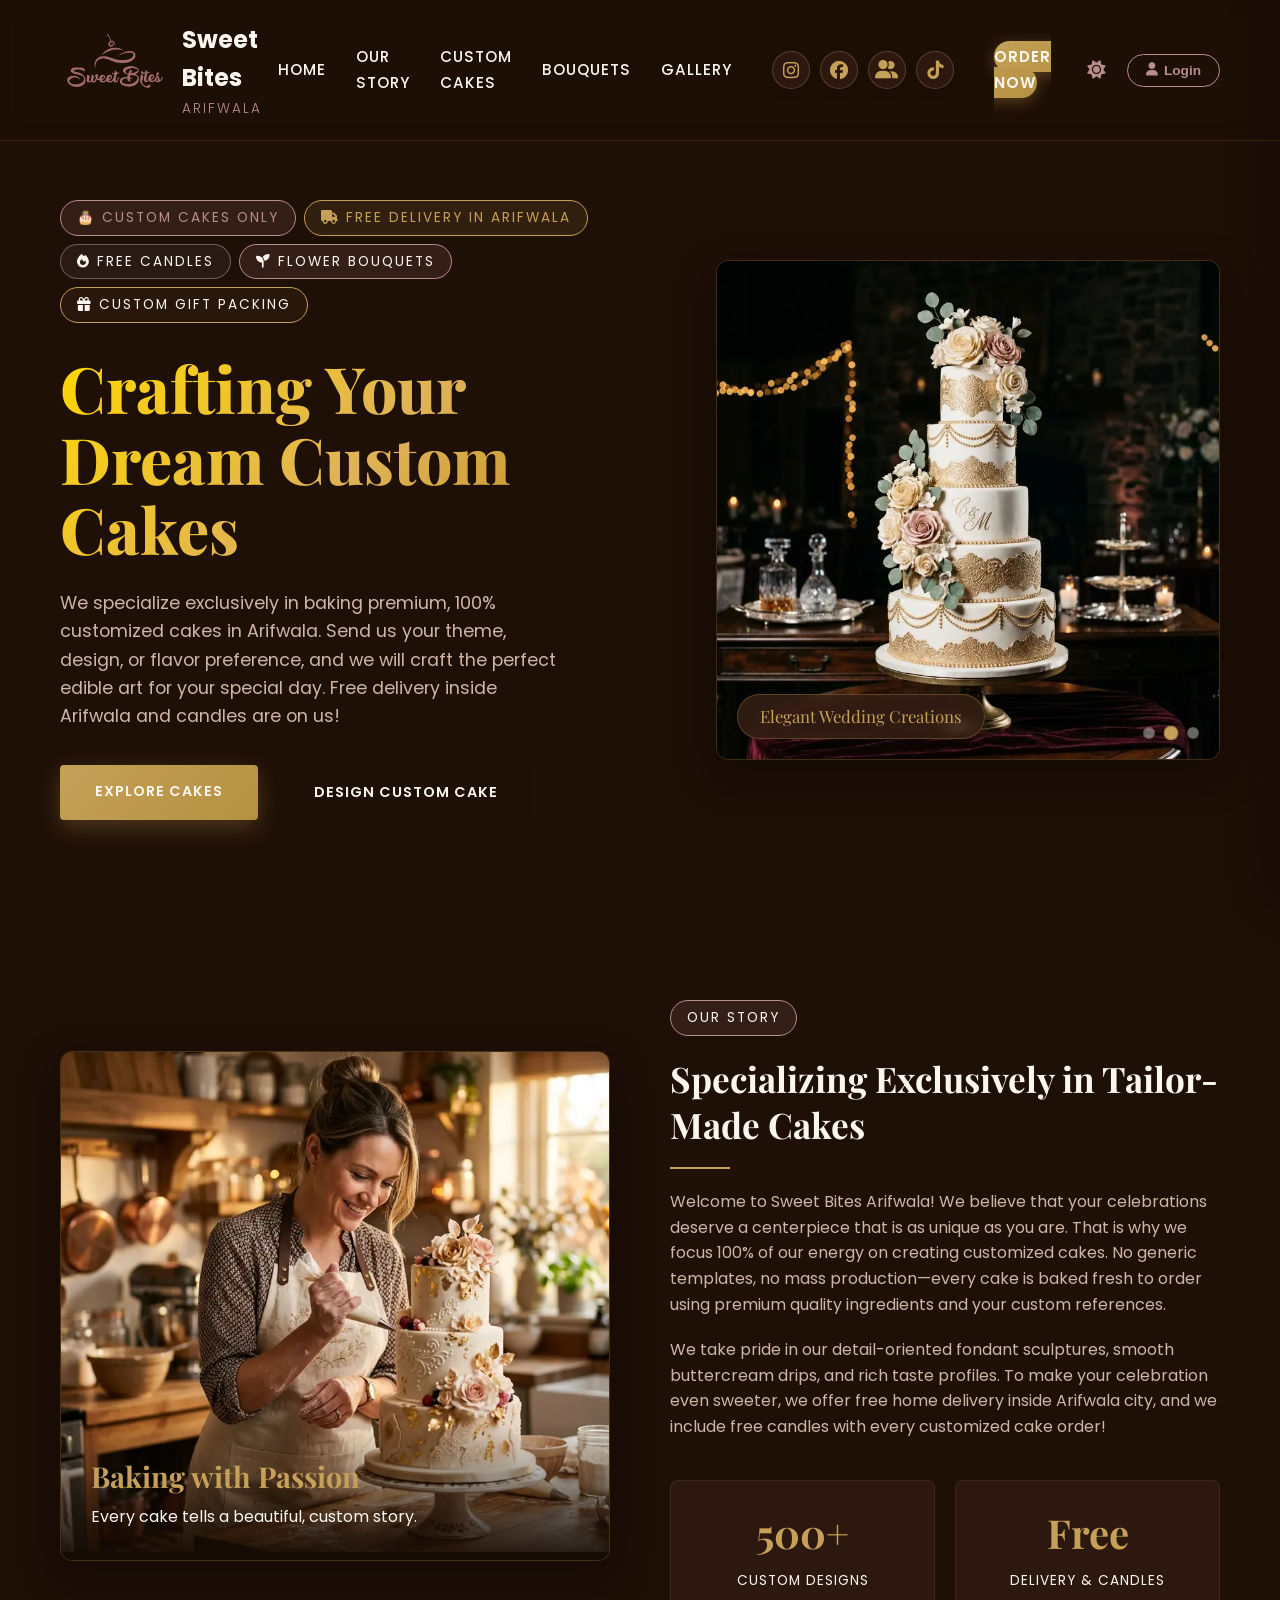
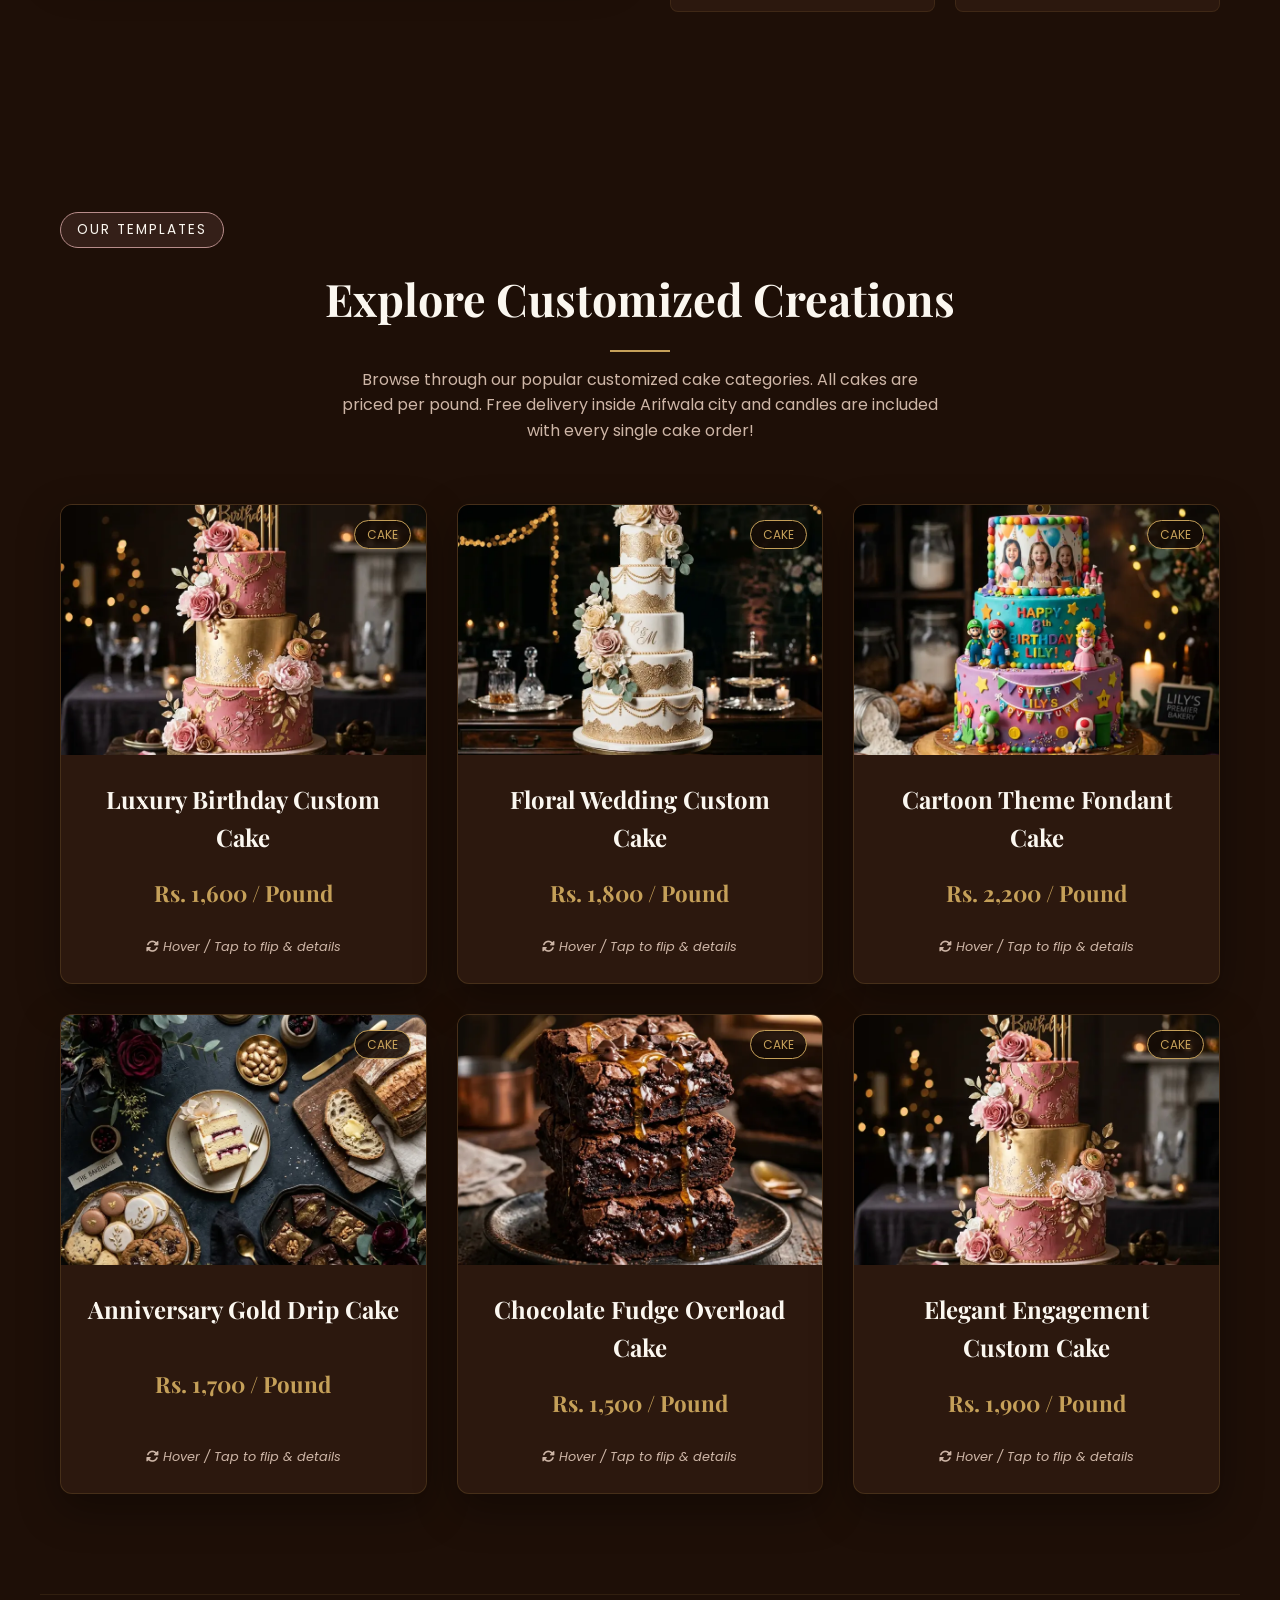
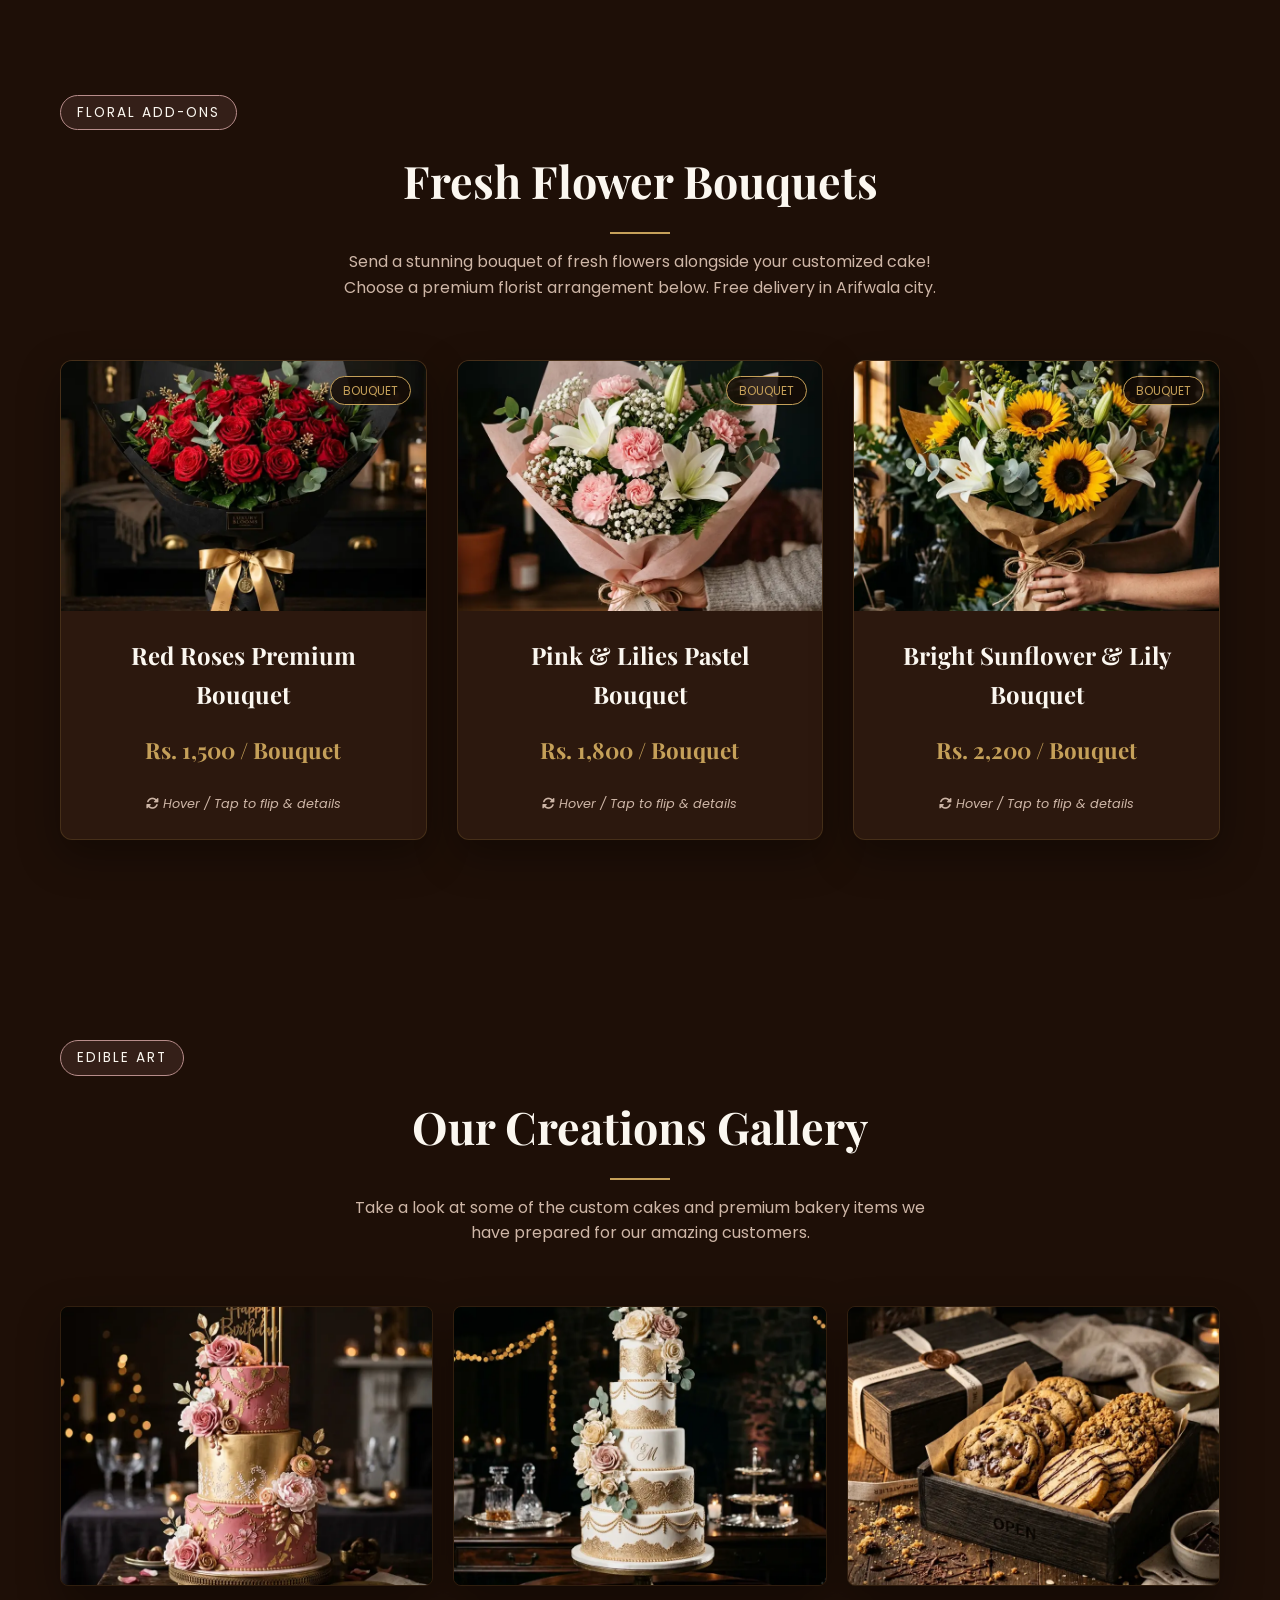
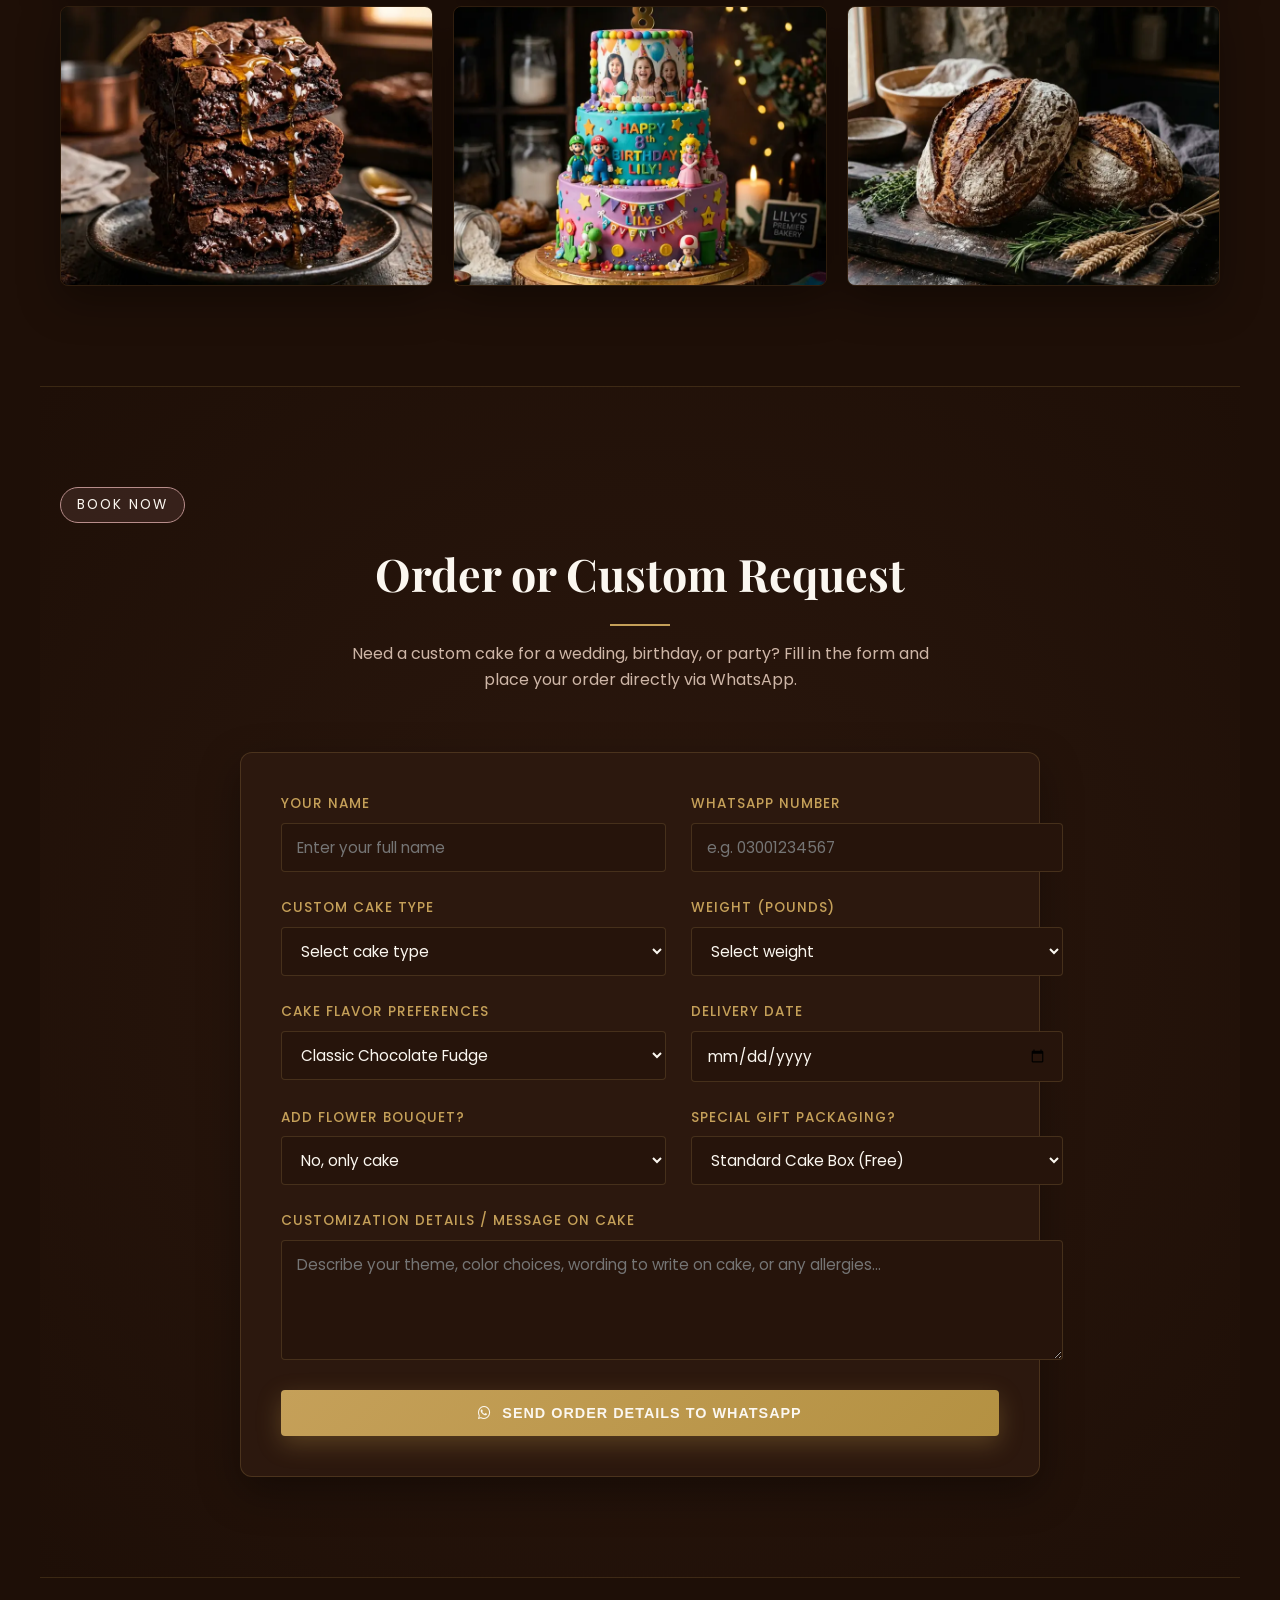
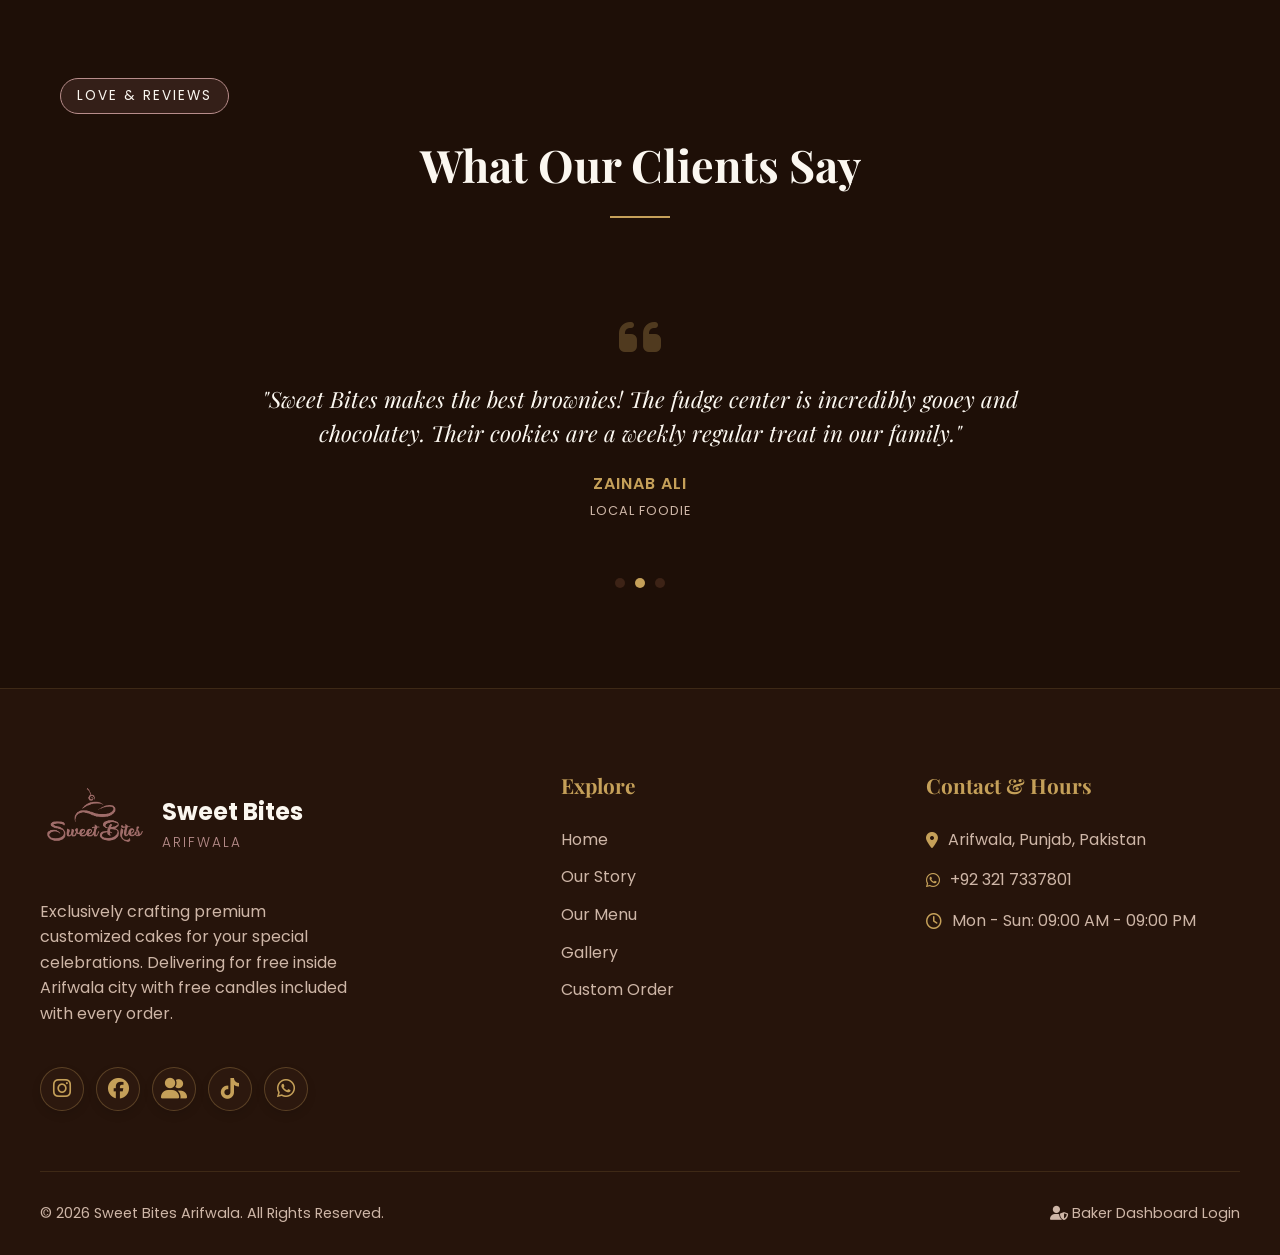
==== commit 0a42edaf: "profile_layout_fix" ====
--- a/index.html
+++ b/index.html
@@ -23,7 +23,7 @@
   <link rel="stylesheet" href="https://cdnjs.cloudflare.com/ajax/libs/font-awesome/6.4.0/css/all.min.css">
   
   <!-- Style Link with Cache Buster -->
-  <link rel="stylesheet" href="style.css?v=2.4">
+  <link rel="stylesheet" href="style.css?v=2.5">
 
   <!-- Schema.org Structured Data for Local SEO -->
   <script type="application/ld+json">
@@ -523,11 +523,11 @@
     <div id="customer-profile-panel">
       
       <!-- Premium Header Banner -->
-      <div style="background: linear-gradient(135deg, #2c180e 0%, #120703 100%); padding:40px 30px; color:#fff; position:relative; overflow:hidden; border-bottom:1px solid rgba(197,160,89,0.25);">
+      <div style="background: linear-gradient(135deg, #2c180e 0%, #120703 100%); padding:40px 30px; color:#fff; position:relative; overflow:hidden; border-bottom:1px solid rgba(197,160,89,0.25); text-align:center;">
         <button onclick="closeProfilePanel()" style="position:absolute; top:20px; right:20px; background:rgba(255,255,255,0.1); border:none; color:var(--gold-primary); width:32px; height:32px; border-radius:50%; font-size:1.1rem; cursor:pointer; display:flex; align-items:center; justify-content:center; border:1px solid rgba(197,160,89,0.3); transition:var(--transition-smooth);" onmouseover="this.style.background='var(--gold-primary)'; this.style.color='#fff';" onmouseout="this.style.background='rgba(255,255,255,0.1)'; this.style.color='var(--gold-primary)';">&times;</button>
         
         <!-- Avatar Glow Wrapper with Upload Action -->
-        <div style="position:relative; width:75px; height:75px; flex-shrink:0; margin:0 auto 15px; cursor:pointer;" onclick="triggerAvatarUpload()" title="Click to upload profile picture">
+        <div style="position:relative; width:75px; height:75px; flex-shrink:0; margin:0 auto 15px; cursor:pointer;" onclick="triggerAvatarUpload(event)" title="Click to upload profile picture">
           <div style="position:absolute; top:-3px; left:-3px; right:-3px; bottom:-3px; border-radius:50%; background:linear-gradient(135deg, var(--gold-primary), var(--rose-accent)); padding:2px;"></div>
           
           <img id="profile-avatar-img" src="" style="width:75px; height:75px; border-radius:50%; object-fit:cover; position:relative; z-index:2; display:none;">
@@ -542,9 +542,7 @@
         <input type="file" id="profile-avatar-input" accept="image/*" style="display:none;" onchange="handleAvatarUpload(event)">
         
         <h3 id="profile-name" style="font-family:var(--font-serif); font-size:1.5rem; font-weight:700; margin:0; color:#fff; text-shadow:0 2px 4px rgba(0,0,0,0.2);">Customer Name</h3>
-            <span id="profile-badge" style="display:inline-block; background:rgba(197,160,89,0.15); border:1px solid var(--gold-primary); color:var(--gold-primary); font-size:0.7rem; padding:2px 8px; border-radius:10px; font-weight:600; margin-top:5px;"><i class="fas fa-crown"></i> Sweet Bites VIP</span>
-          </div>
-        </div>
+        <span id="profile-badge" style="display:inline-block; background:rgba(197,160,89,0.15); border:1px solid var(--gold-primary); color:var(--gold-primary); font-size:0.7rem; padding:2px 8px; border-radius:10px; font-weight:600; margin-top:5px;"><i class="fas fa-crown"></i> Sweet Bites VIP</span>
       </div>
 
       <!-- Quick Info / Contacts -->
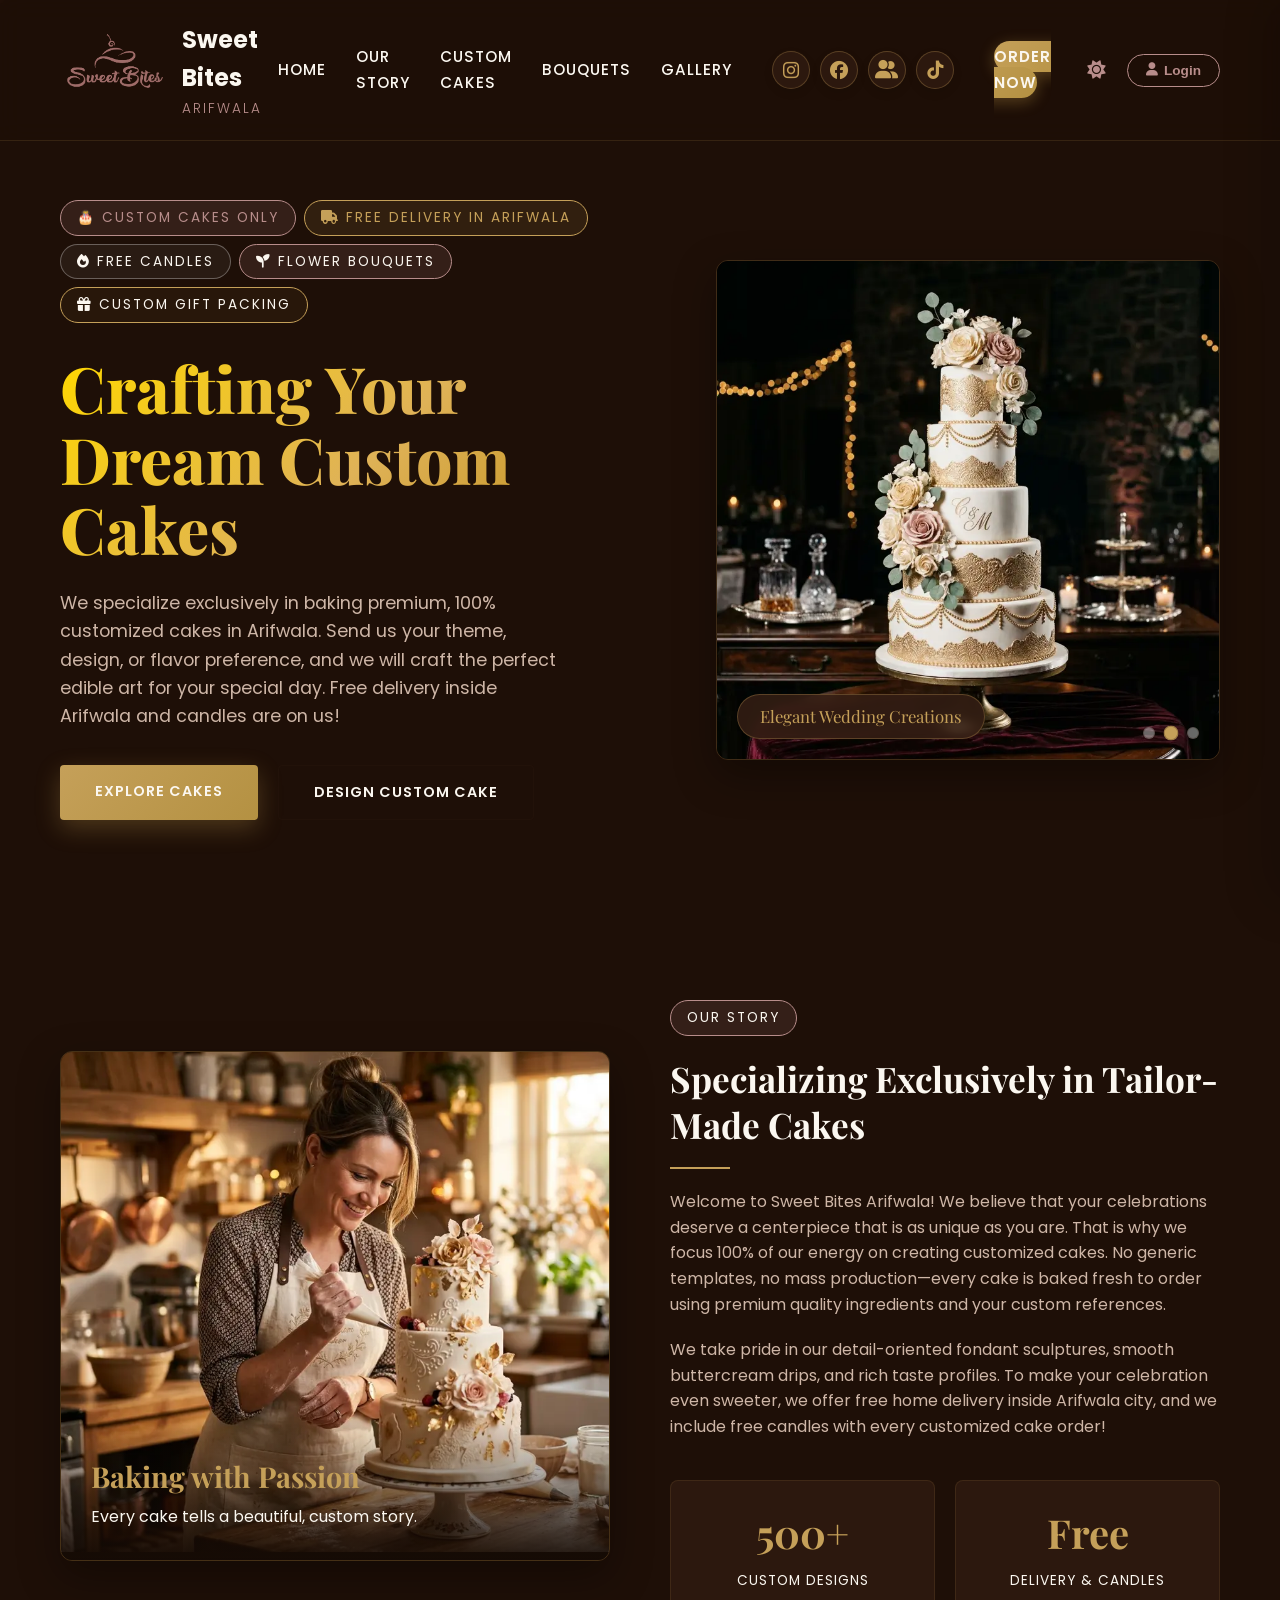
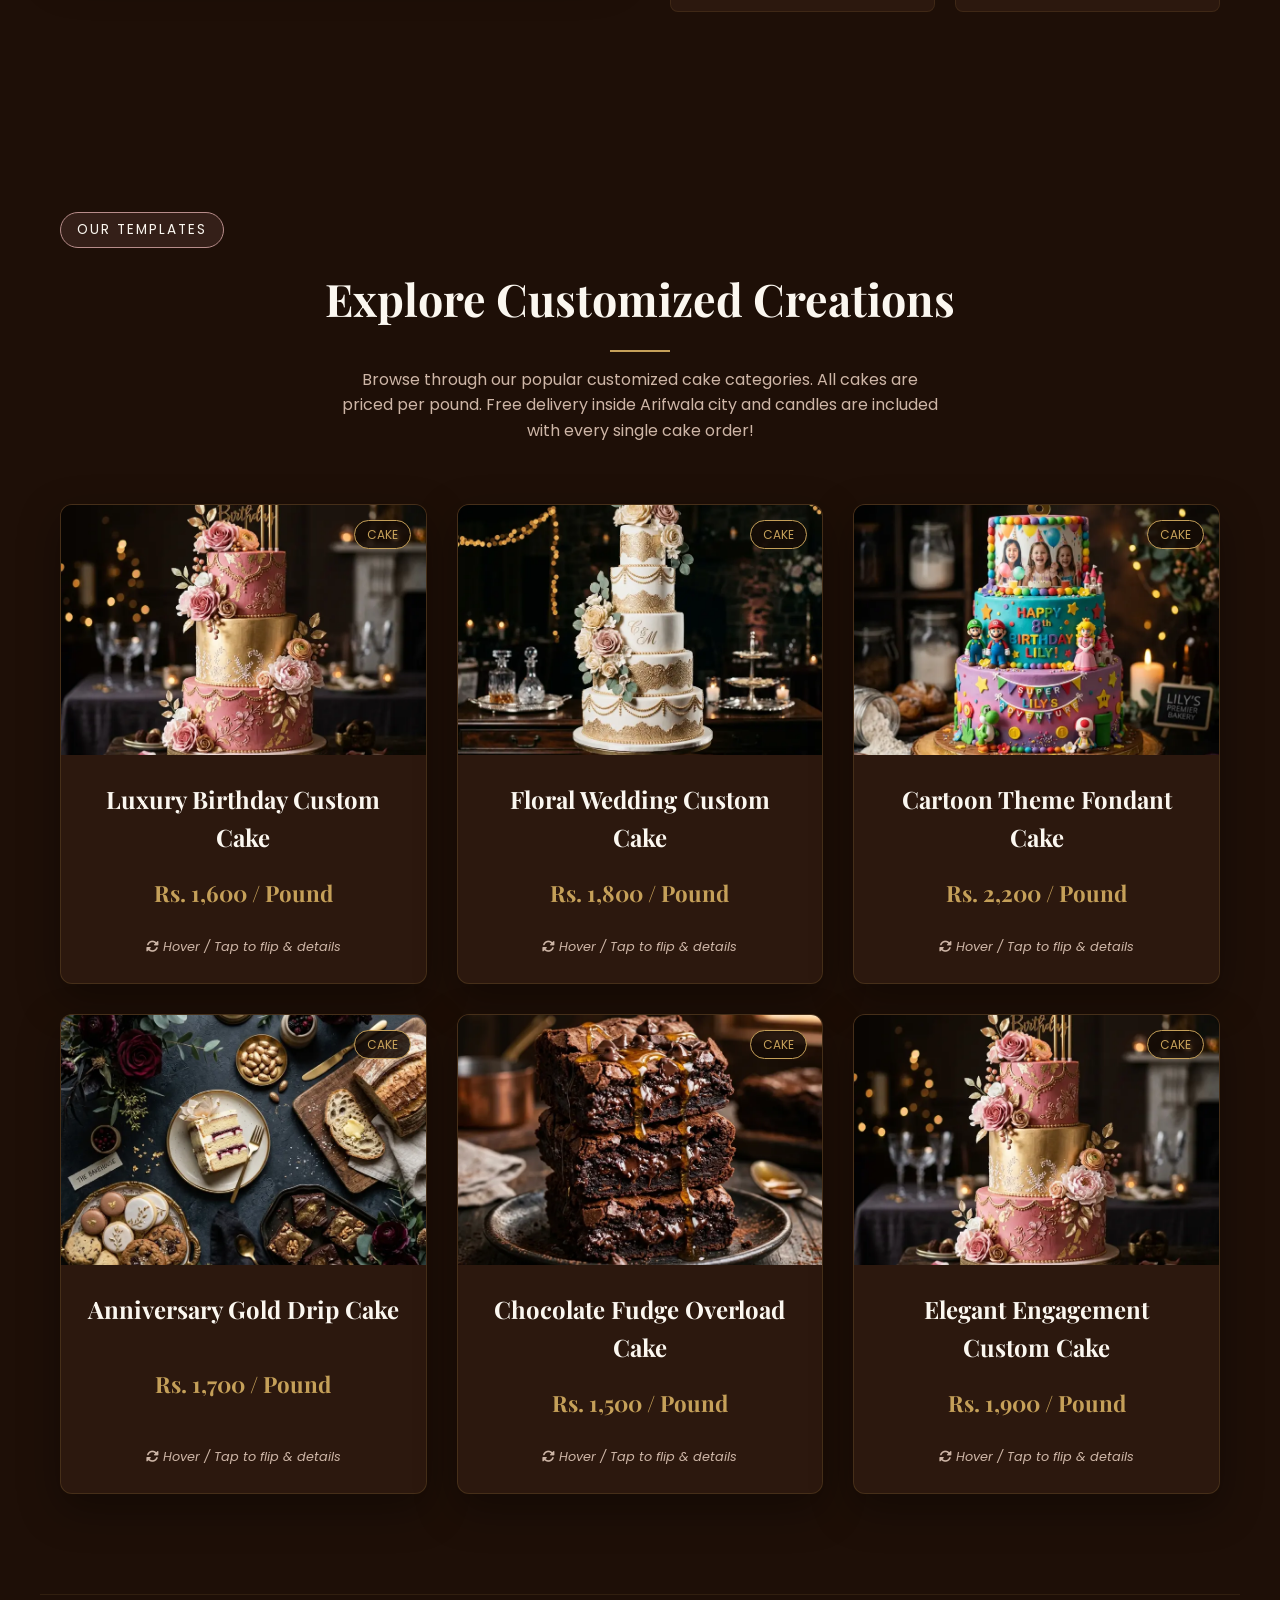
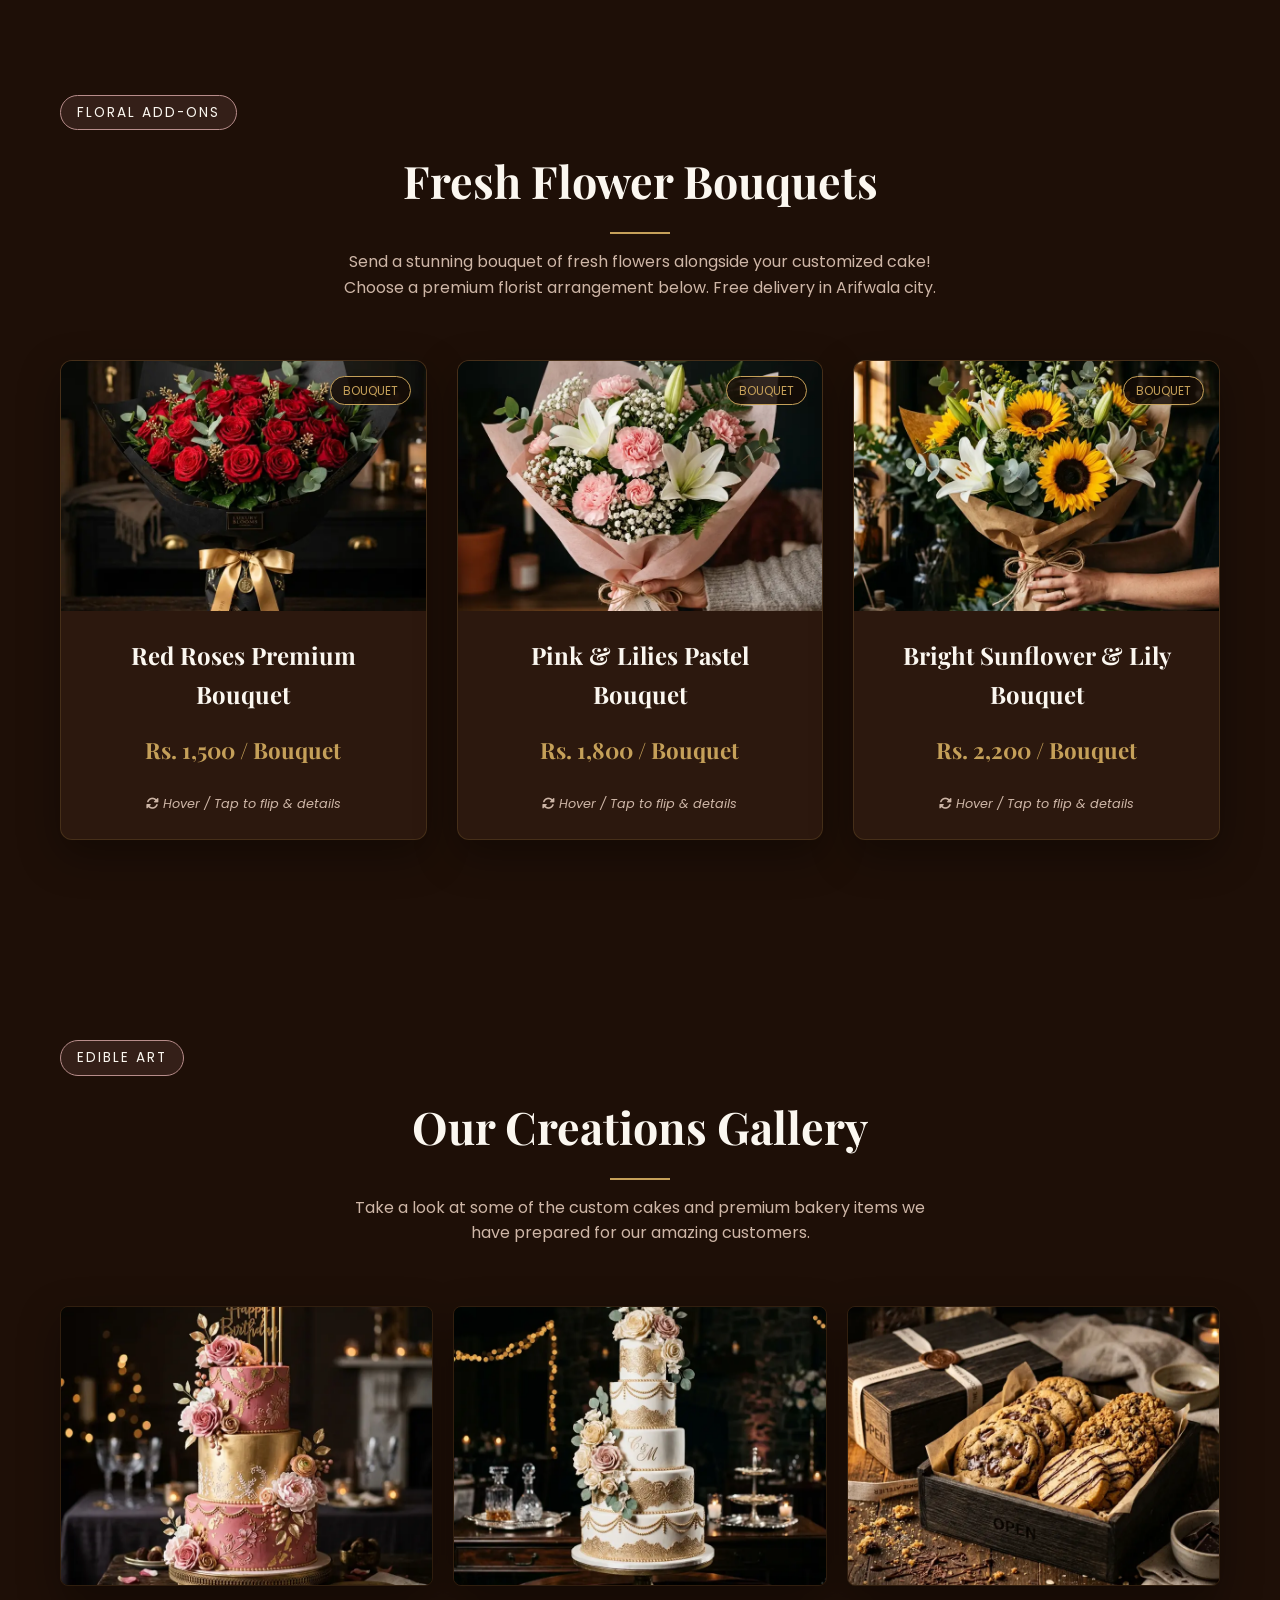
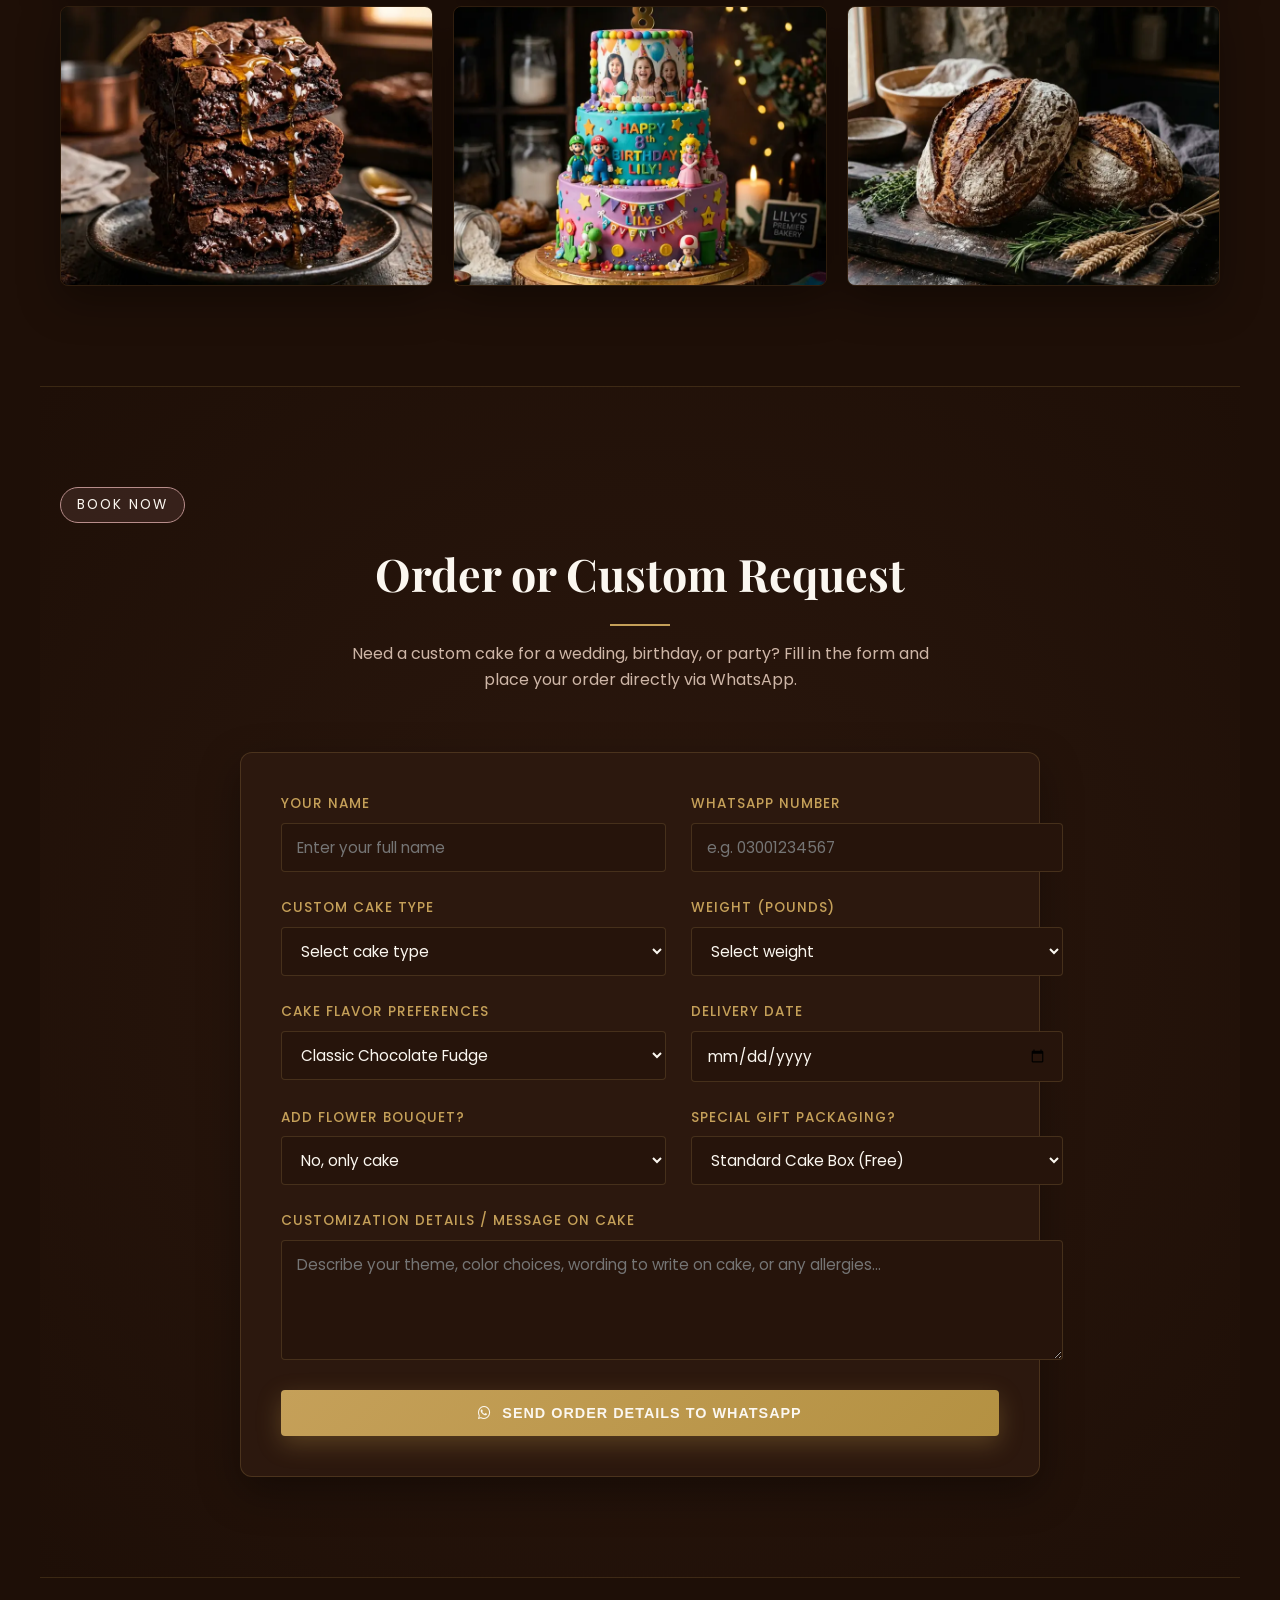
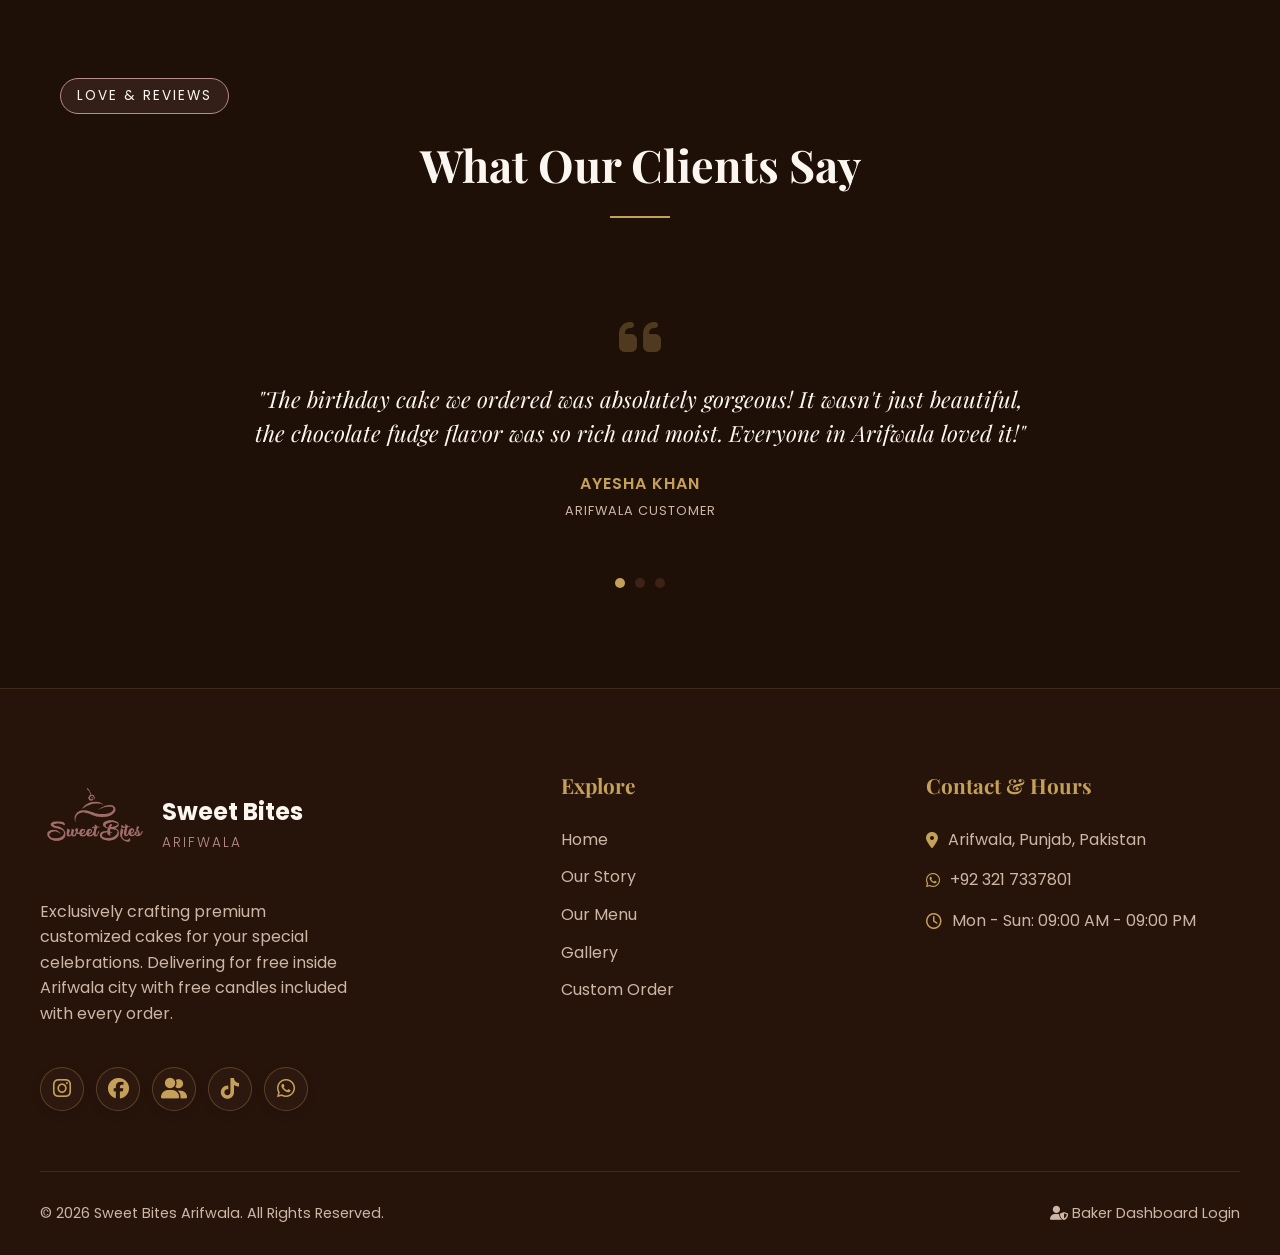
==== commit 8e50e818: "dashboard_features_1245" ====
--- a/index.html
+++ b/index.html
@@ -23,7 +23,7 @@
   <link rel="stylesheet" href="https://cdnjs.cloudflare.com/ajax/libs/font-awesome/6.4.0/css/all.min.css">
   
   <!-- Style Link with Cache Buster -->
-  <link rel="stylesheet" href="style.css?v=2.5">
+  <link rel="stylesheet" href="style.css?v=2.6">
 
   <!-- Schema.org Structured Data for Local SEO -->
   <script type="application/ld+json">
@@ -546,42 +546,90 @@
       </div>
 
       <!-- Quick Info / Contacts -->
-      <div style="background:var(--chocolate-light); padding:15px 30px; display:flex; justify-content:space-between; font-size:0.8rem; border-bottom:1px solid rgba(197,160,89,0.15); color:var(--text-muted); gap:10px;">
+      <div style="background:var(--chocolate-light); padding:12px 30px; display:flex; justify-content:space-between; font-size:0.78rem; border-bottom:1px solid rgba(197,160,89,0.15); color:var(--text-muted); gap:10px;">
         <span id="profile-email" style="display:flex; align-items:center; gap:5px; text-overflow:ellipsis; overflow:hidden; white-space:nowrap;"><i class="far fa-envelope" style="color:var(--gold-primary);"></i> email</span>
         <span id="profile-phone" style="display:flex; align-items:center; gap:5px; white-space:nowrap;"><i class="fab fa-whatsapp" style="color:var(--gold-primary);"></i> phone</span>
       </div>
 
       <!-- Stats Grid -->
-      <div style="display:grid; grid-template-columns: 1fr 1fr; gap:15px; padding:25px 30px 15px;">
-        <div style="background:var(--chocolate-mid); border:1px solid rgba(197,160,89,0.15); padding:15px; border-radius:12px; text-align:center; box-shadow:var(--shadow-luxury);">
-          <i class="fas fa-birthday-cake" style="color:var(--gold-primary); font-size:1.3rem; margin-bottom:5px; display:block;"></i>
-          <span style="font-size:0.75rem; color:var(--text-muted); text-transform:uppercase; font-weight:600;">Total Orders</span>
-          <h4 id="profile-total-orders-count" style="font-size:1.6rem; color:var(--text-light); margin:5px 0 0; font-weight:700; font-family:var(--font-sans);">0</h4>
-        </div>
-        <div style="background:var(--chocolate-mid); border:1px solid rgba(197,160,89,0.15); padding:15px; border-radius:12px; text-align:center; box-shadow:var(--shadow-luxury);">
-          <i class="fas fa-heart" style="color:var(--rose-accent); font-size:1.3rem; margin-bottom:5px; display:block;"></i>
-          <span style="font-size:0.75rem; color:var(--text-muted); text-transform:uppercase; font-weight:600;">Favorite</span>
-          <h4 style="font-size:1.05rem; color:var(--text-light); margin:10px 0 0; font-weight:700; font-family:var(--font-sans); white-space:nowrap; text-overflow:ellipsis; overflow:hidden;">Custom Cake</h4>
-        </div>
+      <div style="display:grid; grid-template-columns: 1fr 1fr; gap:12px; padding:15px 30px 10px;">
+        <div style="background:var(--chocolate-mid); border:1px solid rgba(197,160,89,0.15); padding:10px; border-radius:10px; text-align:center; box-shadow:var(--shadow-luxury);">
+          <i class="fas fa-birthday-cake" style="color:var(--gold-primary); font-size:1.1rem; margin-bottom:3px; display:block;"></i>
+          <span style="font-size:0.68rem; color:var(--text-muted); text-transform:uppercase; font-weight:600;">Total Orders</span>
+          <h4 id="profile-total-orders-count" style="font-size:1.3rem; color:var(--text-light); margin:2px 0 0; font-weight:700; font-family:var(--font-sans);">0</h4>
+        </div>
+        <div style="background:var(--chocolate-mid); border:1px solid rgba(197,160,89,0.15); padding:10px; border-radius:10px; text-align:center; box-shadow:var(--shadow-luxury);">
+          <i class="fas fa-crown" style="color:#FFD700; font-size:1.1rem; margin-bottom:3px; display:block;"></i>
+          <span style="font-size:0.68rem; color:var(--text-muted); text-transform:uppercase; font-weight:600;">Meetha Points</span>
+          <h4 id="profile-points-count" style="font-size:1.3rem; color:var(--gold-primary); margin:2px 0 0; font-weight:700; font-family:var(--font-sans);">0 PTS</h4>
+        </div>
+      </div>
+
+      <!-- Meetha Loyalty Rewards Banner -->
+      <div style="background: linear-gradient(135deg, rgba(197,160,89,0.12) 0%, rgba(184,141,139,0.12) 100%); border:1px solid rgba(197,160,89,0.3); margin:0 30px 12px; border-radius:10px; padding:10px 12px;">
+        <div style="display:flex; justify-content:space-between; align-items:center; margin-bottom:5px;">
+          <span style="font-size:0.78rem; font-weight:700; color:var(--gold-primary);"><i class="fas fa-gift" style="color:#FFD700;"></i> Meetha Rewards</span>
+          <span id="profile-reward-badge" style="font-size:0.68rem; background:rgba(197,160,89,0.2); color:var(--gold-primary); padding:2px 6px; border-radius:8px; font-weight:600;">Level 1</span>
+        </div>
+        <div style="width:100%; height:5px; background:var(--chocolate-light); border-radius:3px; overflow:hidden; margin-bottom:5px;">
+          <div id="profile-reward-bar" style="width:0%; height:100%; background:linear-gradient(90deg, var(--gold-primary), #25d366); transition:width 0.4s;"></div>
+        </div>
+        <span id="profile-reward-text" style="font-size:0.7rem; color:var(--text-muted); display:block;">100 pts per FREE Brownie Box! 🎁</span>
+      </div>
+
+      <!-- Saved Address & Birthday Reminders Accordions -->
+      <div style="padding:0 30px 10px; display:flex; flex-direction:column; gap:8px;">
+        
+        <!-- Saved Address Block -->
+        <details style="background:var(--chocolate-mid); border:1px solid rgba(197,160,89,0.15); border-radius:8px; padding:8px 12px;">
+          <summary style="font-size:0.8rem; font-weight:600; color:var(--text-light); cursor:pointer; display:flex; align-items:center; justify-content:space-between; list-style:none;">
+            <span><i class="fas fa-map-marker-alt" style="color:var(--gold-primary); margin-right:6px;"></i> Saved Delivery Address & Notes</span>
+            <i class="fas fa-chevron-down" style="font-size:0.65rem; color:var(--text-muted);"></i>
+          </summary>
+          <div style="margin-top:8px; display:flex; flex-direction:column; gap:6px;">
+            <input type="text" id="profile-address-input" placeholder="Arifwala Delivery Address (e.g. Street #4, College Road)" style="width:100%; padding:7px 10px; font-size:0.78rem; background:var(--chocolate-light); border:1px solid var(--chocolate-light); color:var(--text-light); border-radius:6px;">
+            <input type="text" id="profile-note-input" placeholder="Default Cake Message (e.g. Happy Birthday)" style="width:100%; padding:7px 10px; font-size:0.78rem; background:var(--chocolate-light); border:1px solid var(--chocolate-light); color:var(--text-light); border-radius:6px;">
+            <button onclick="saveCustomerPreferences()" style="padding:6px; background:var(--gold-primary); color:var(--text-light); border:none; border-radius:6px; font-weight:600; font-size:0.75rem; cursor:pointer;"><i class="fas fa-save"></i> Save Address</button>
+          </div>
+        </details>
+
+        <!-- Birthday Reminders Block -->
+        <details style="background:var(--chocolate-mid); border:1px solid rgba(197,160,89,0.15); border-radius:8px; padding:8px 12px;">
+          <summary style="font-size:0.8rem; font-weight:600; color:var(--text-light); cursor:pointer; display:flex; align-items:center; justify-content:space-between; list-style:none;">
+            <span><i class="fas fa-birthday-cake" style="color:var(--rose-accent); margin-right:6px;"></i> Birthday & Event Reminders</span>
+            <i class="fas fa-chevron-down" style="font-size:0.65rem; color:var(--text-muted);"></i>
+          </summary>
+          <div style="margin-top:8px; display:flex; flex-direction:column; gap:6px;">
+            <div style="display:flex; gap:6px;">
+              <input type="text" id="reminder-name-input" placeholder="Name (e.g. Ahmad's Birthday)" style="flex:1; padding:6px; font-size:0.75rem; background:var(--chocolate-light); border:1px solid var(--chocolate-light); color:var(--text-light); border-radius:6px;">
+              <input type="date" id="reminder-date-input" style="padding:6px; font-size:0.72rem; background:var(--chocolate-light); border:1px solid var(--chocolate-light); color:var(--text-light); border-radius:6px;">
+              <button onclick="addBirthdayReminder()" style="padding:6px 10px; background:var(--rose-accent); color:#fff; border:none; border-radius:6px; font-weight:600; font-size:0.75rem; cursor:pointer;">Add</button>
+            </div>
+            <div id="reminders-list" style="display:flex; flex-direction:column; gap:4px; margin-top:4px;">
+              <!-- Reminders list dynamically rendered -->
+            </div>
+          </div>
+        </details>
+
       </div>
 
       <!-- Order History Section -->
-      <div style="padding:15px 30px 25px; flex:1; display:flex; flex-direction:column; overflow:hidden;">
-        <h4 style="color:var(--text-light); font-family:var(--font-serif); margin-bottom:15px; border-bottom:1.5px solid var(--chocolate-light); padding-bottom:8px; font-size:1.15rem; display:flex; align-items:center; gap:8px;">
-          <i class="fas fa-history" style="color:var(--gold-primary);"></i> Aap ki Order Timeline
+      <div style="padding:10px 30px 20px; flex:1; display:flex; flex-direction:column; overflow:hidden;">
+        <h4 style="color:var(--text-light); font-family:var(--font-serif); margin-bottom:12px; border-bottom:1.5px solid var(--chocolate-light); padding-bottom:6px; font-size:1.05rem; display:flex; align-items:center; gap:8px;">
+          <i class="fas fa-history" style="color:var(--gold-primary);"></i> Live Order Tracker & History
         </h4>
         
         <!-- Timeline wrapper -->
-        <div id="customer-orders-list" style="flex:1; overflow-y:auto; padding-right:5px; position:relative; min-height:180px; margin-bottom:20px;">
+        <div id="customer-orders-list" style="flex:1; overflow-y:auto; padding-right:5px; position:relative; min-height:160px; margin-bottom:15px;">
           <!-- JS will render dynamic timeline items -->
         </div>
 
         <!-- Buttons Section -->
-        <div style="padding-top:20px; border-top:1.5px solid var(--chocolate-light); display:flex; flex-direction:column; gap:10px;">
-          <a href="#order" onclick="closeProfilePanel()" class="btn-primary" style="display:flex; justify-content:center; align-items:center; gap:10px; text-decoration:none; padding:15px; font-weight:600; font-size:0.95rem; border-radius:30px; letter-spacing:1px; box-shadow:var(--shadow-gold);">
+        <div style="padding-top:15px; border-top:1.5px solid var(--chocolate-light); display:flex; flex-direction:column; gap:8px;">
+          <a href="#order" onclick="closeProfilePanel()" class="btn-primary" style="display:flex; justify-content:center; align-items:center; gap:10px; text-decoration:none; padding:13px; font-weight:600; font-size:0.9rem; border-radius:30px; letter-spacing:1px; box-shadow:var(--shadow-gold);">
             <i class="fas fa-plus"></i> NAYA CAKE ORDER KAREIN
           </a>
-          <button onclick="customerLogout()" style="width:100%; padding:12px; background:transparent; border:1.5px solid var(--rose-accent); color:var(--rose-accent); border-radius:30px; font-weight:600; cursor:pointer; font-size:0.85rem; display:flex; align-items:center; justify-content:center; gap:8px; transition:var(--transition-smooth);" onmouseover="this.style.background='rgba(184,141,139,0.08)'" onmouseout="this.style.background='transparent'">
+          <button onclick="customerLogout()" style="width:100%; padding:10px; background:transparent; border:1.5px solid var(--rose-accent); color:var(--rose-accent); border-radius:30px; font-weight:600; cursor:pointer; font-size:0.82rem; display:flex; align-items:center; justify-content:center; gap:8px; transition:var(--transition-smooth);" onmouseover="this.style.background='rgba(184,141,139,0.08)'" onmouseout="this.style.background='transparent'">
             <i class="fas fa-sign-out-alt"></i> Logout
           </button>
         </div>
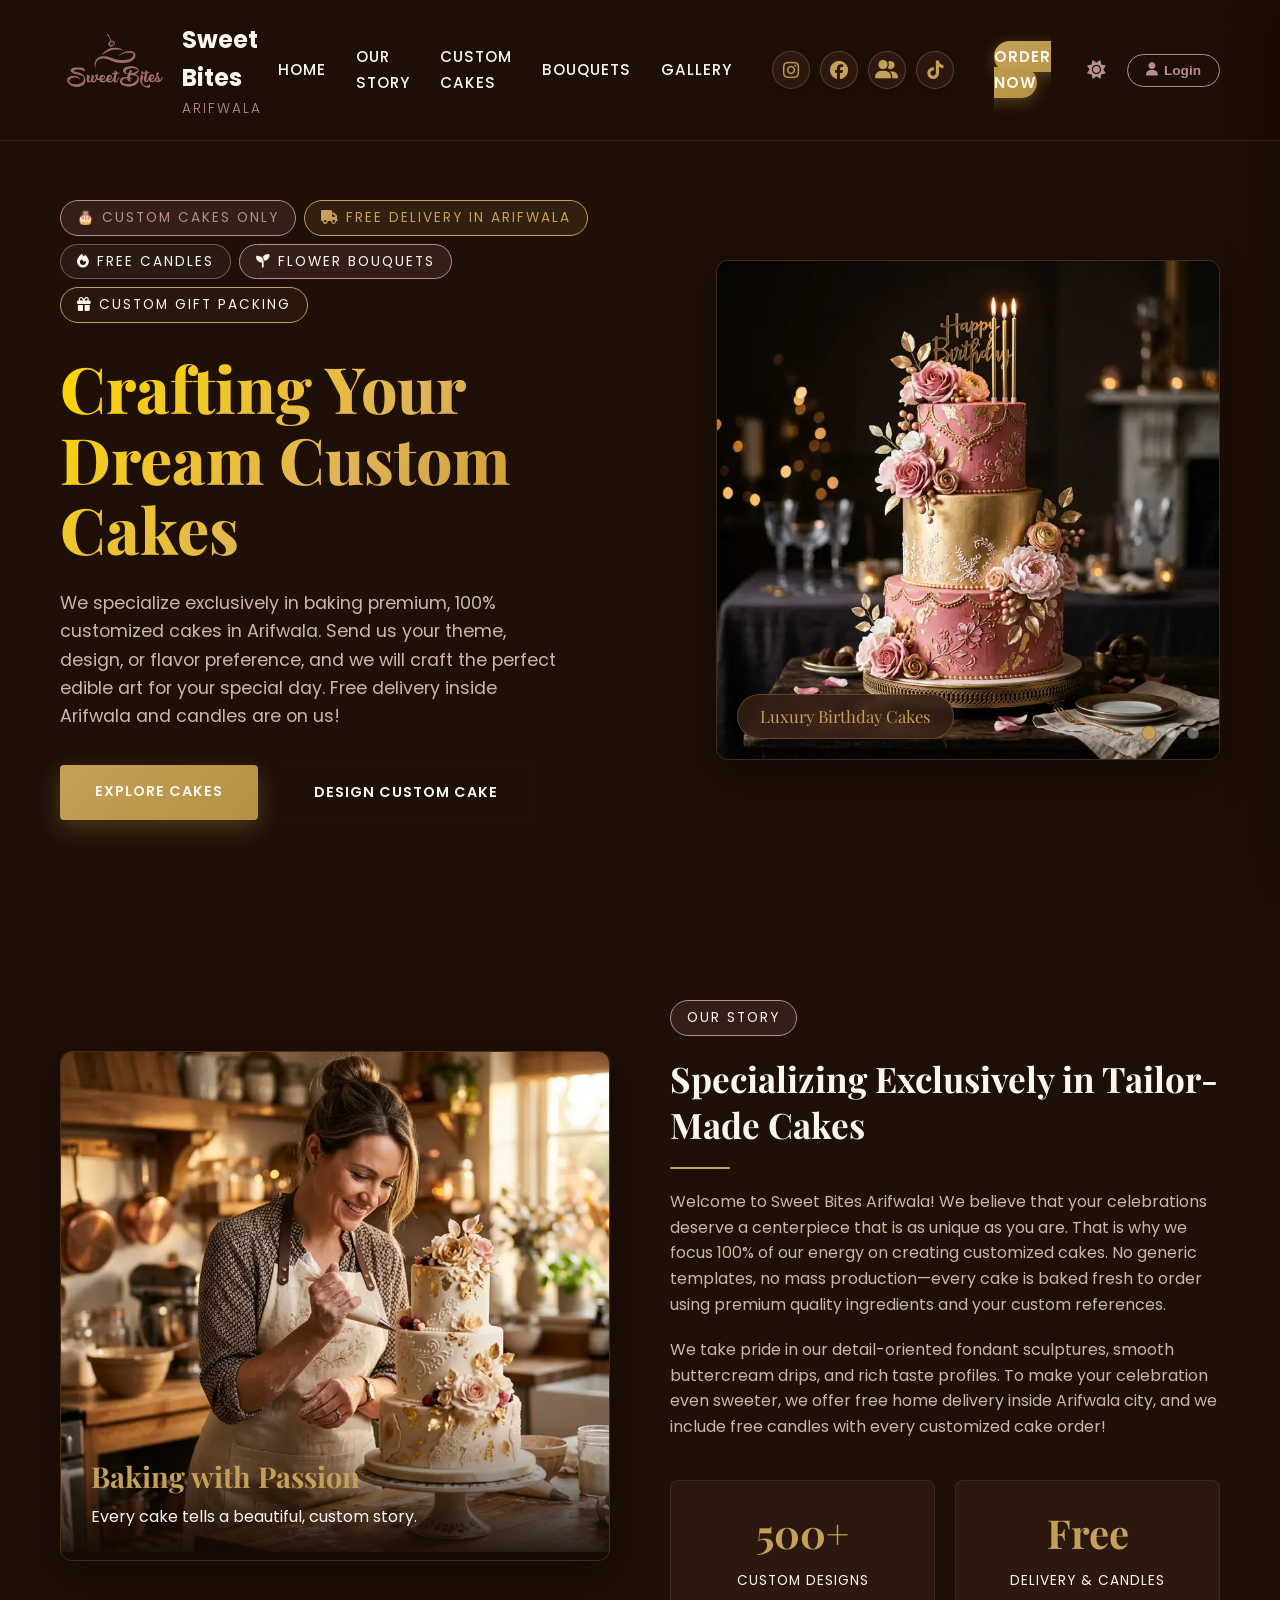
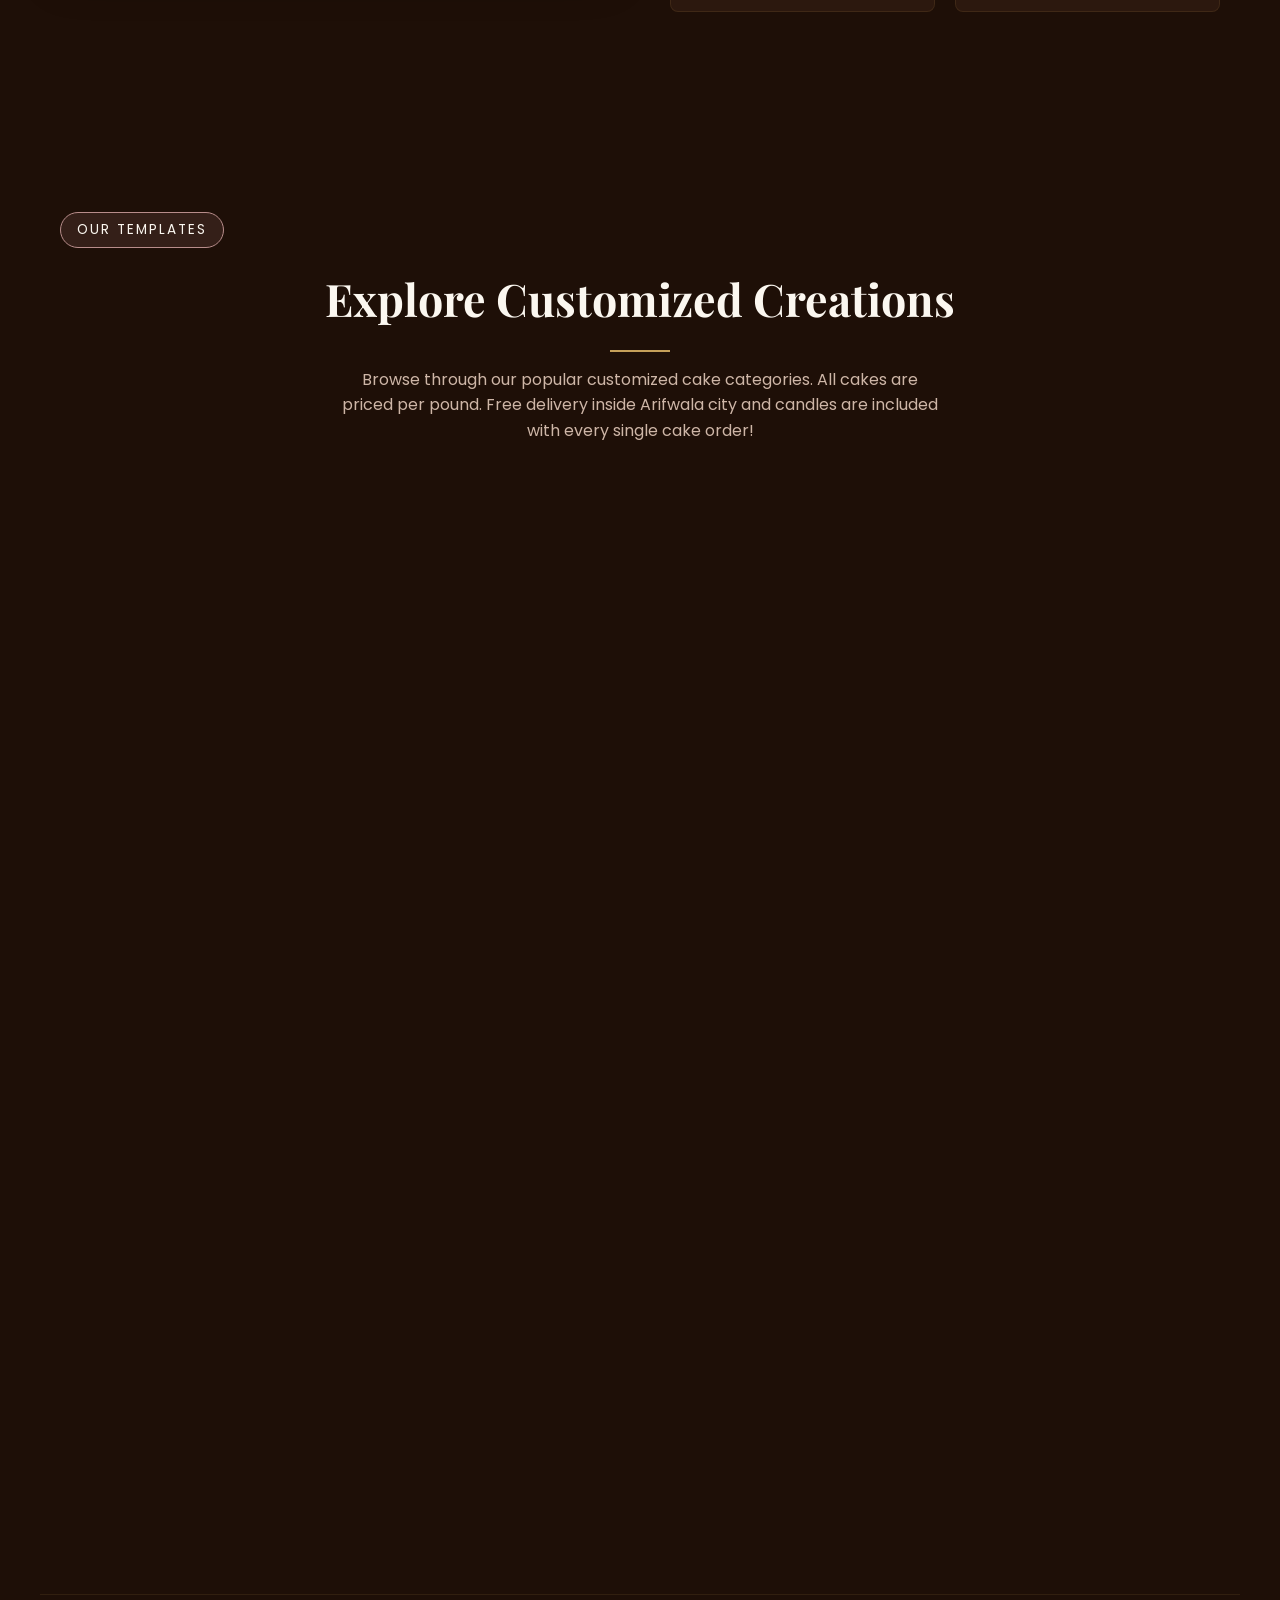
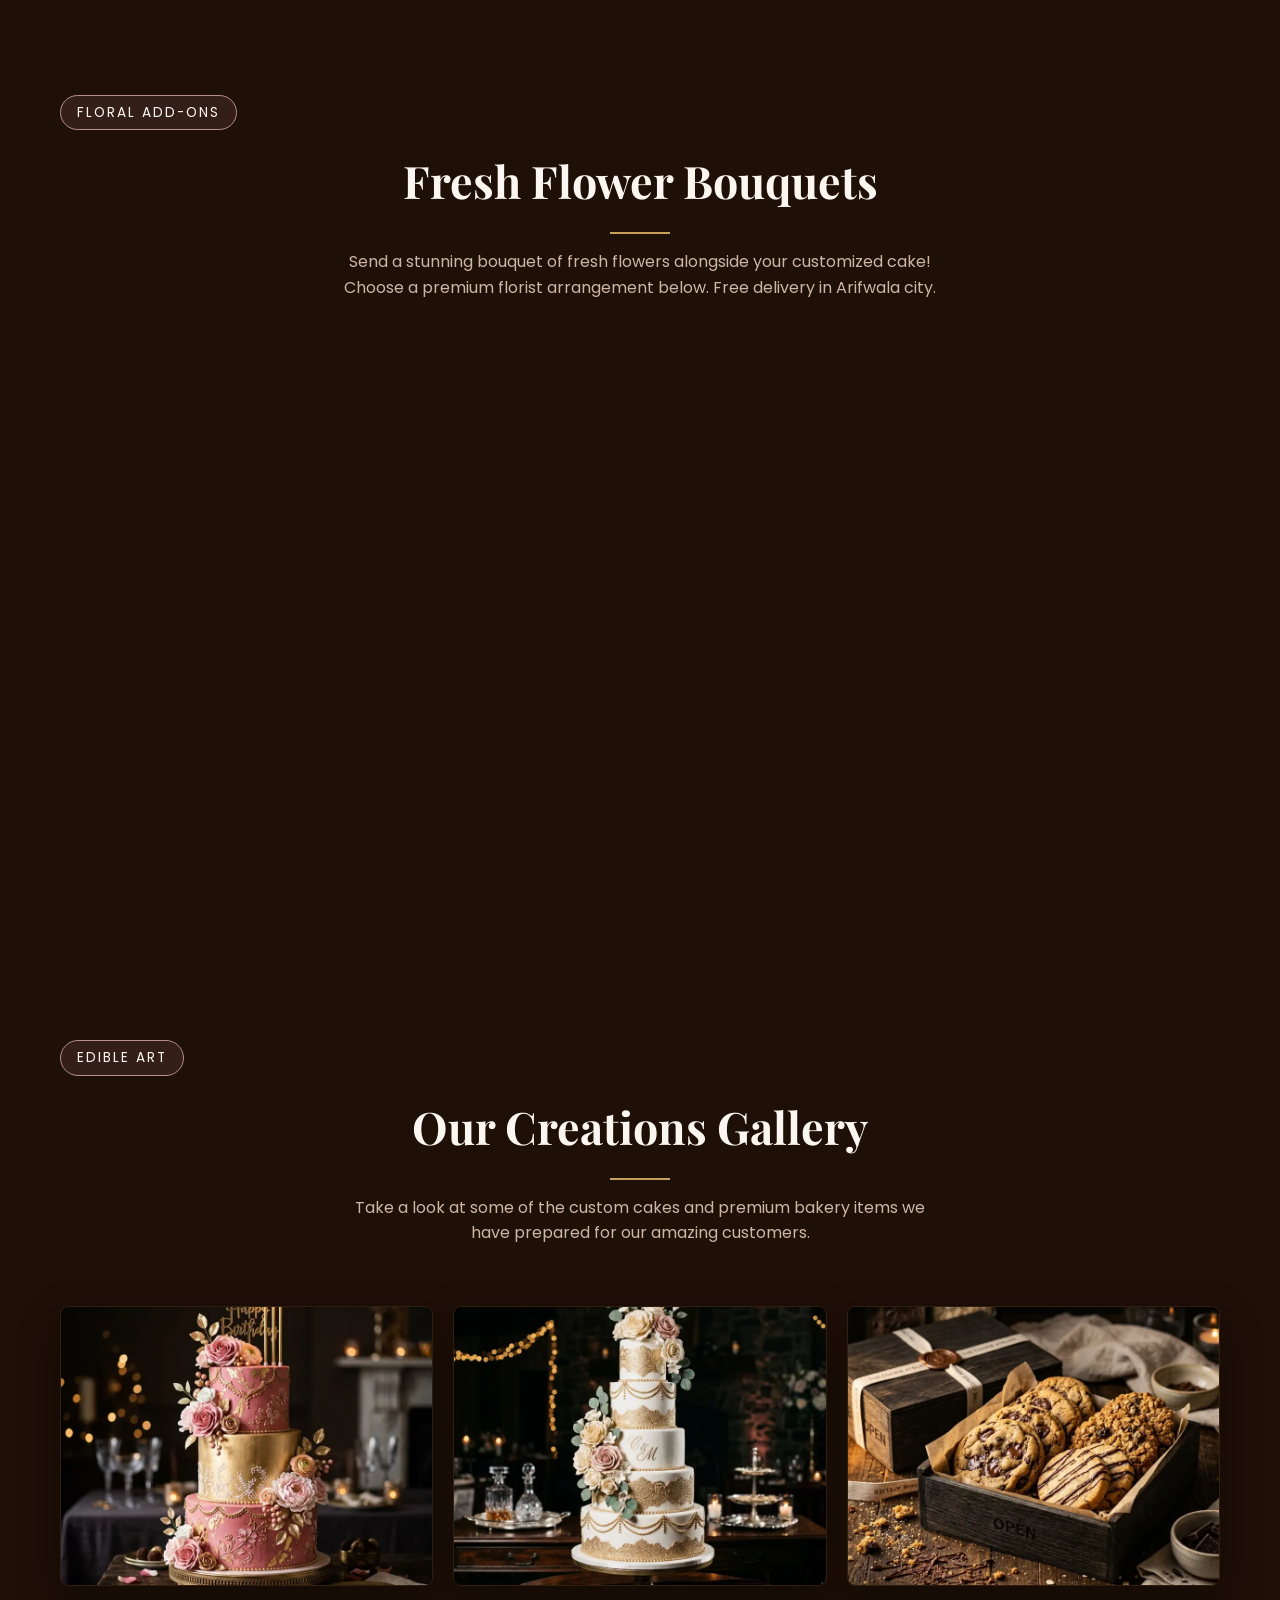
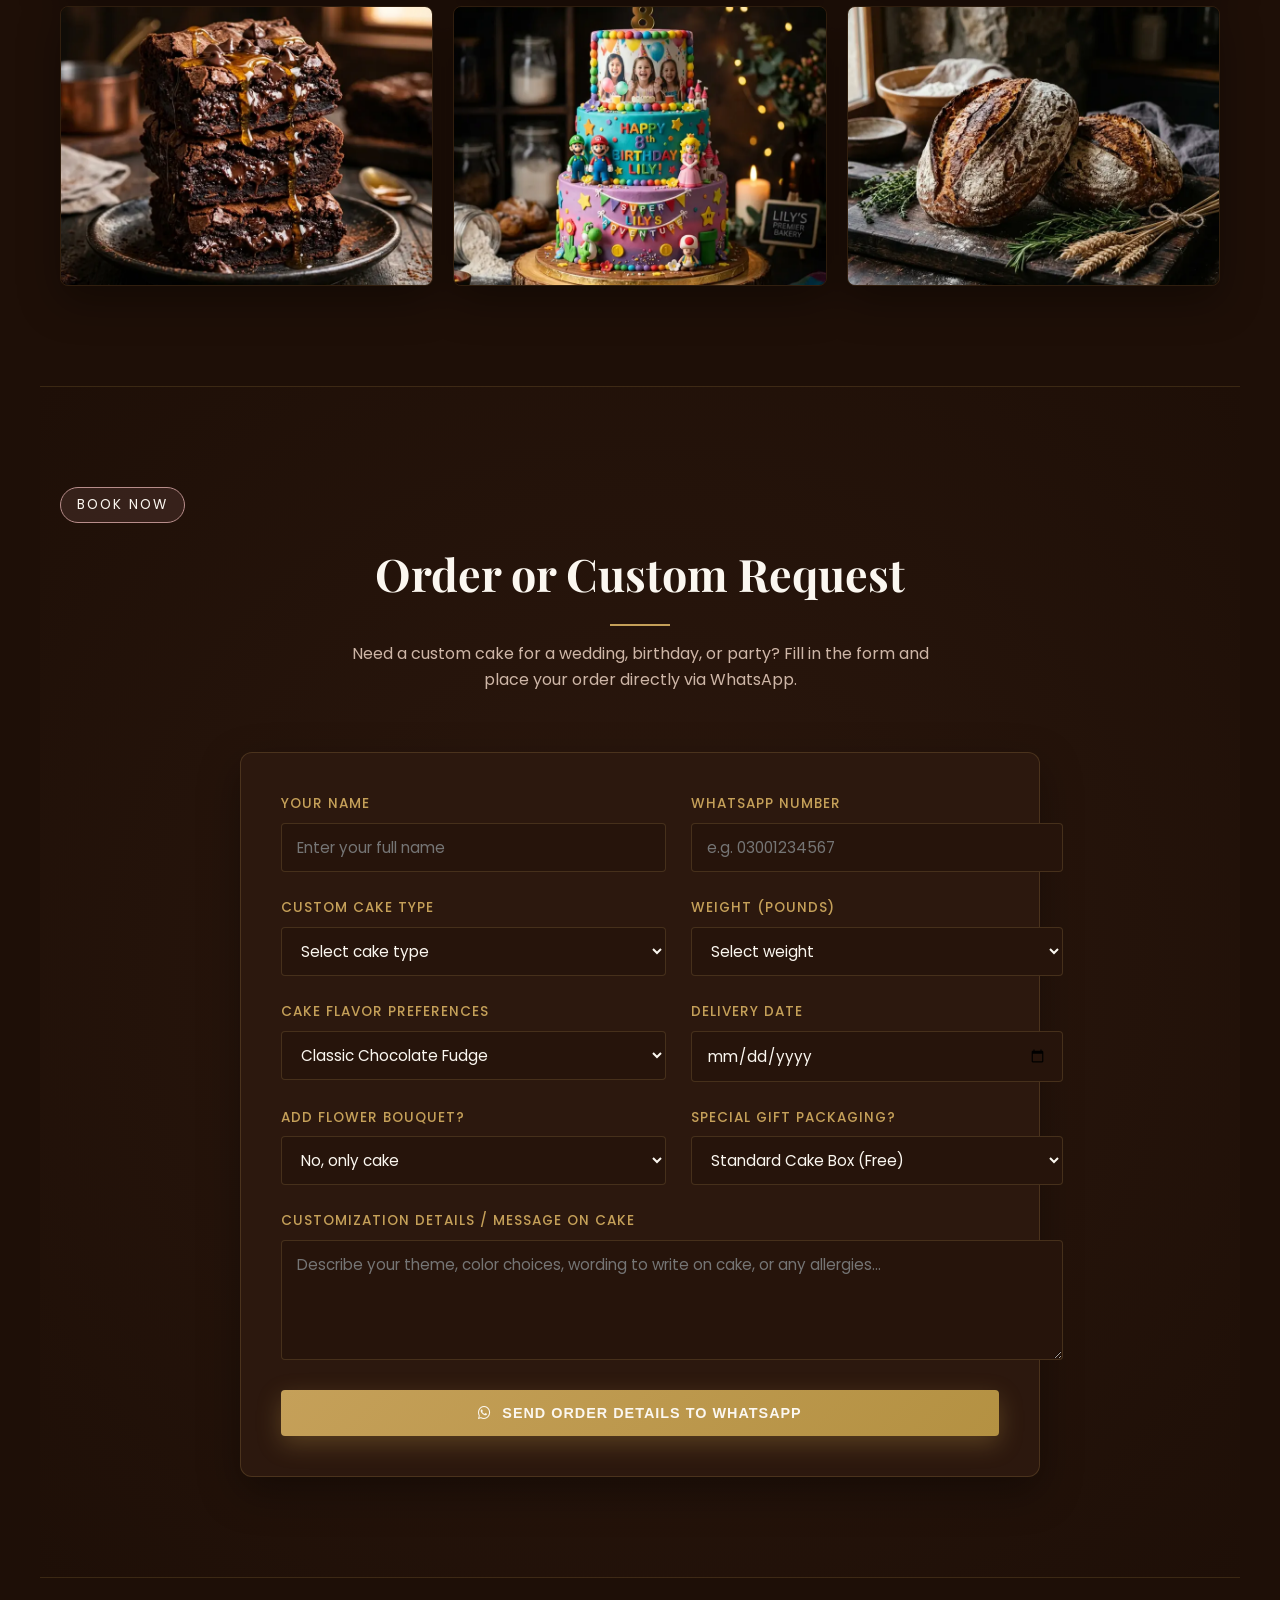
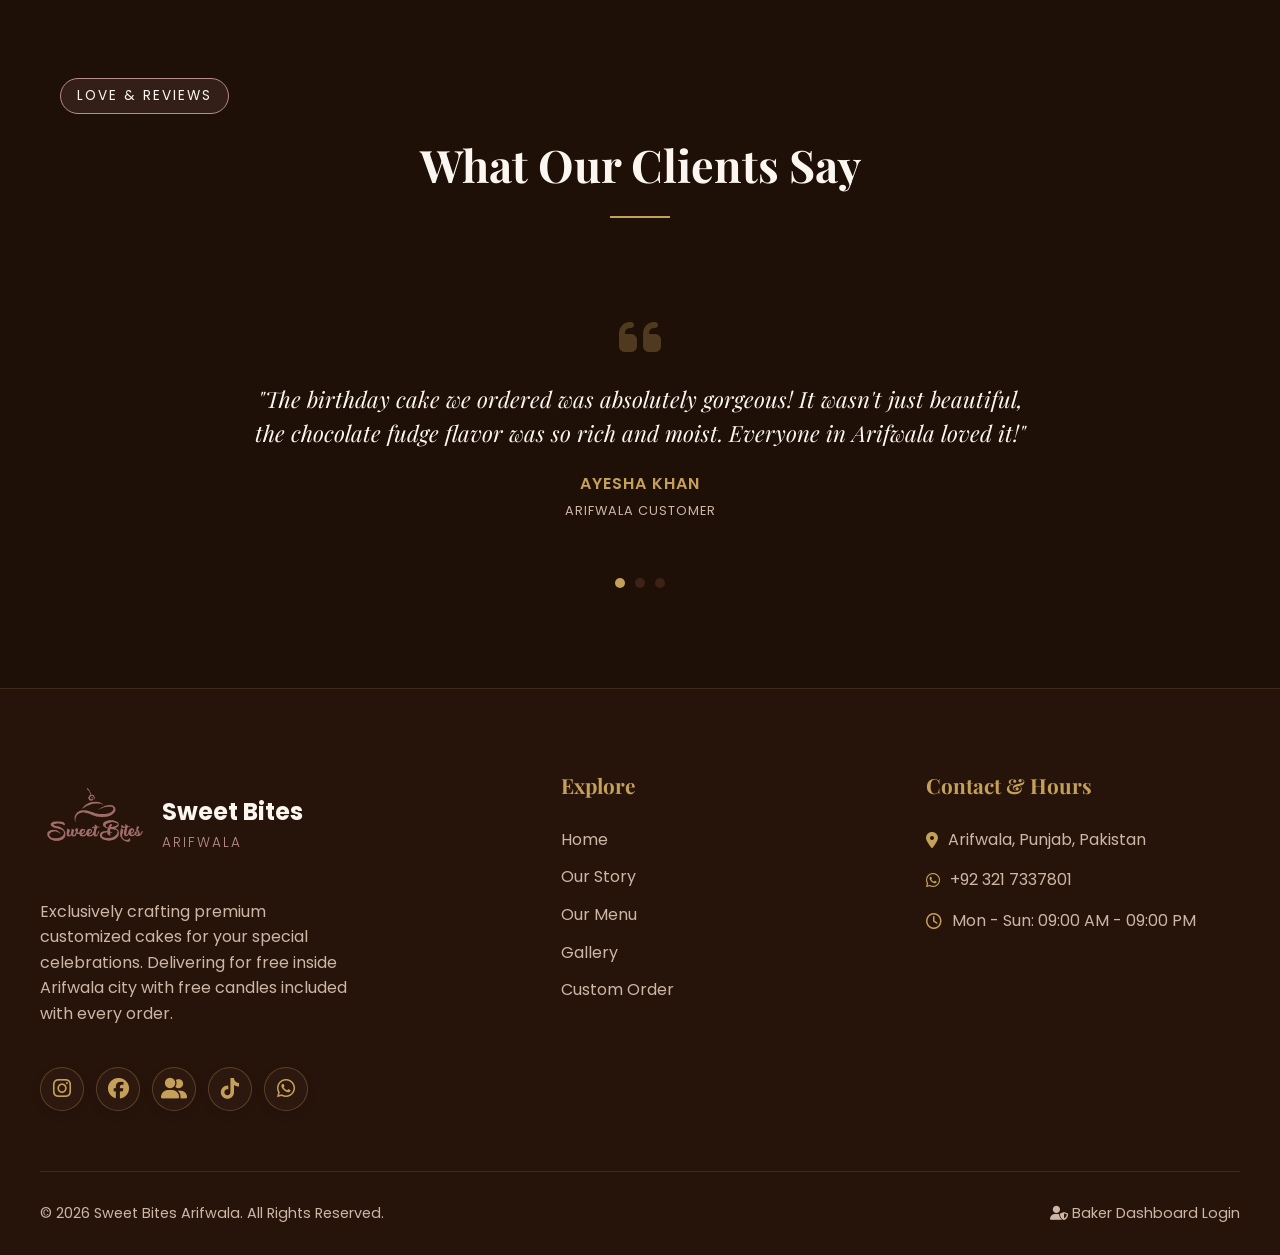
==== commit 42bd26e1: "remove_cake_message_field" ====
--- a/index.html
+++ b/index.html
@@ -23,7 +23,7 @@
   <link rel="stylesheet" href="https://cdnjs.cloudflare.com/ajax/libs/font-awesome/6.4.0/css/all.min.css">
   
   <!-- Style Link with Cache Buster -->
-  <link rel="stylesheet" href="style.css?v=2.6">
+  <link rel="stylesheet" href="style.css?v=2.7">
 
   <!-- Schema.org Structured Data for Local SEO -->
   <script type="application/ld+json">
@@ -583,12 +583,11 @@
         <!-- Saved Address Block -->
         <details style="background:var(--chocolate-mid); border:1px solid rgba(197,160,89,0.15); border-radius:8px; padding:8px 12px;">
           <summary style="font-size:0.8rem; font-weight:600; color:var(--text-light); cursor:pointer; display:flex; align-items:center; justify-content:space-between; list-style:none;">
-            <span><i class="fas fa-map-marker-alt" style="color:var(--gold-primary); margin-right:6px;"></i> Saved Delivery Address & Notes</span>
+            <span><i class="fas fa-map-marker-alt" style="color:var(--gold-primary); margin-right:6px;"></i> Saved Delivery Address</span>
             <i class="fas fa-chevron-down" style="font-size:0.65rem; color:var(--text-muted);"></i>
           </summary>
           <div style="margin-top:8px; display:flex; flex-direction:column; gap:6px;">
             <input type="text" id="profile-address-input" placeholder="Arifwala Delivery Address (e.g. Street #4, College Road)" style="width:100%; padding:7px 10px; font-size:0.78rem; background:var(--chocolate-light); border:1px solid var(--chocolate-light); color:var(--text-light); border-radius:6px;">
-            <input type="text" id="profile-note-input" placeholder="Default Cake Message (e.g. Happy Birthday)" style="width:100%; padding:7px 10px; font-size:0.78rem; background:var(--chocolate-light); border:1px solid var(--chocolate-light); color:var(--text-light); border-radius:6px;">
             <button onclick="saveCustomerPreferences()" style="padding:6px; background:var(--gold-primary); color:var(--text-light); border:none; border-radius:6px; font-weight:600; font-size:0.75rem; cursor:pointer;"><i class="fas fa-save"></i> Save Address</button>
           </div>
         </details>
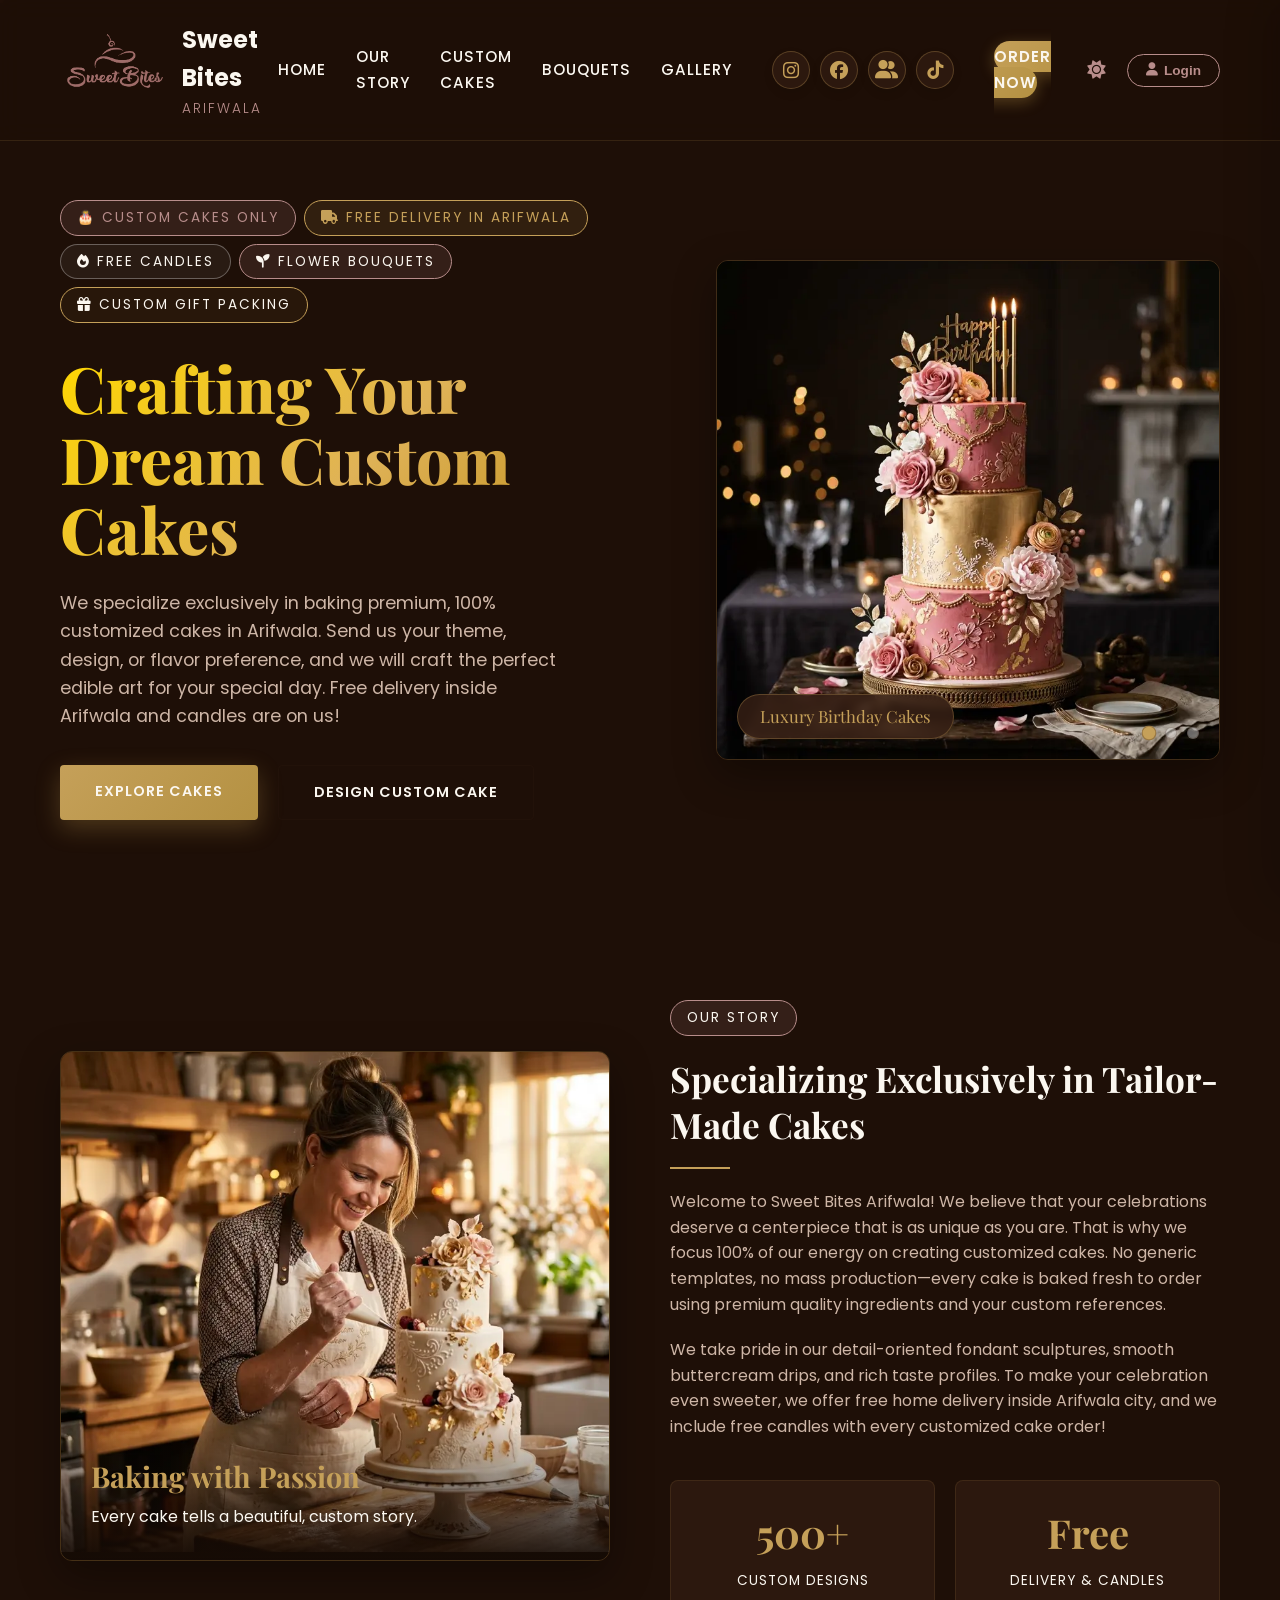
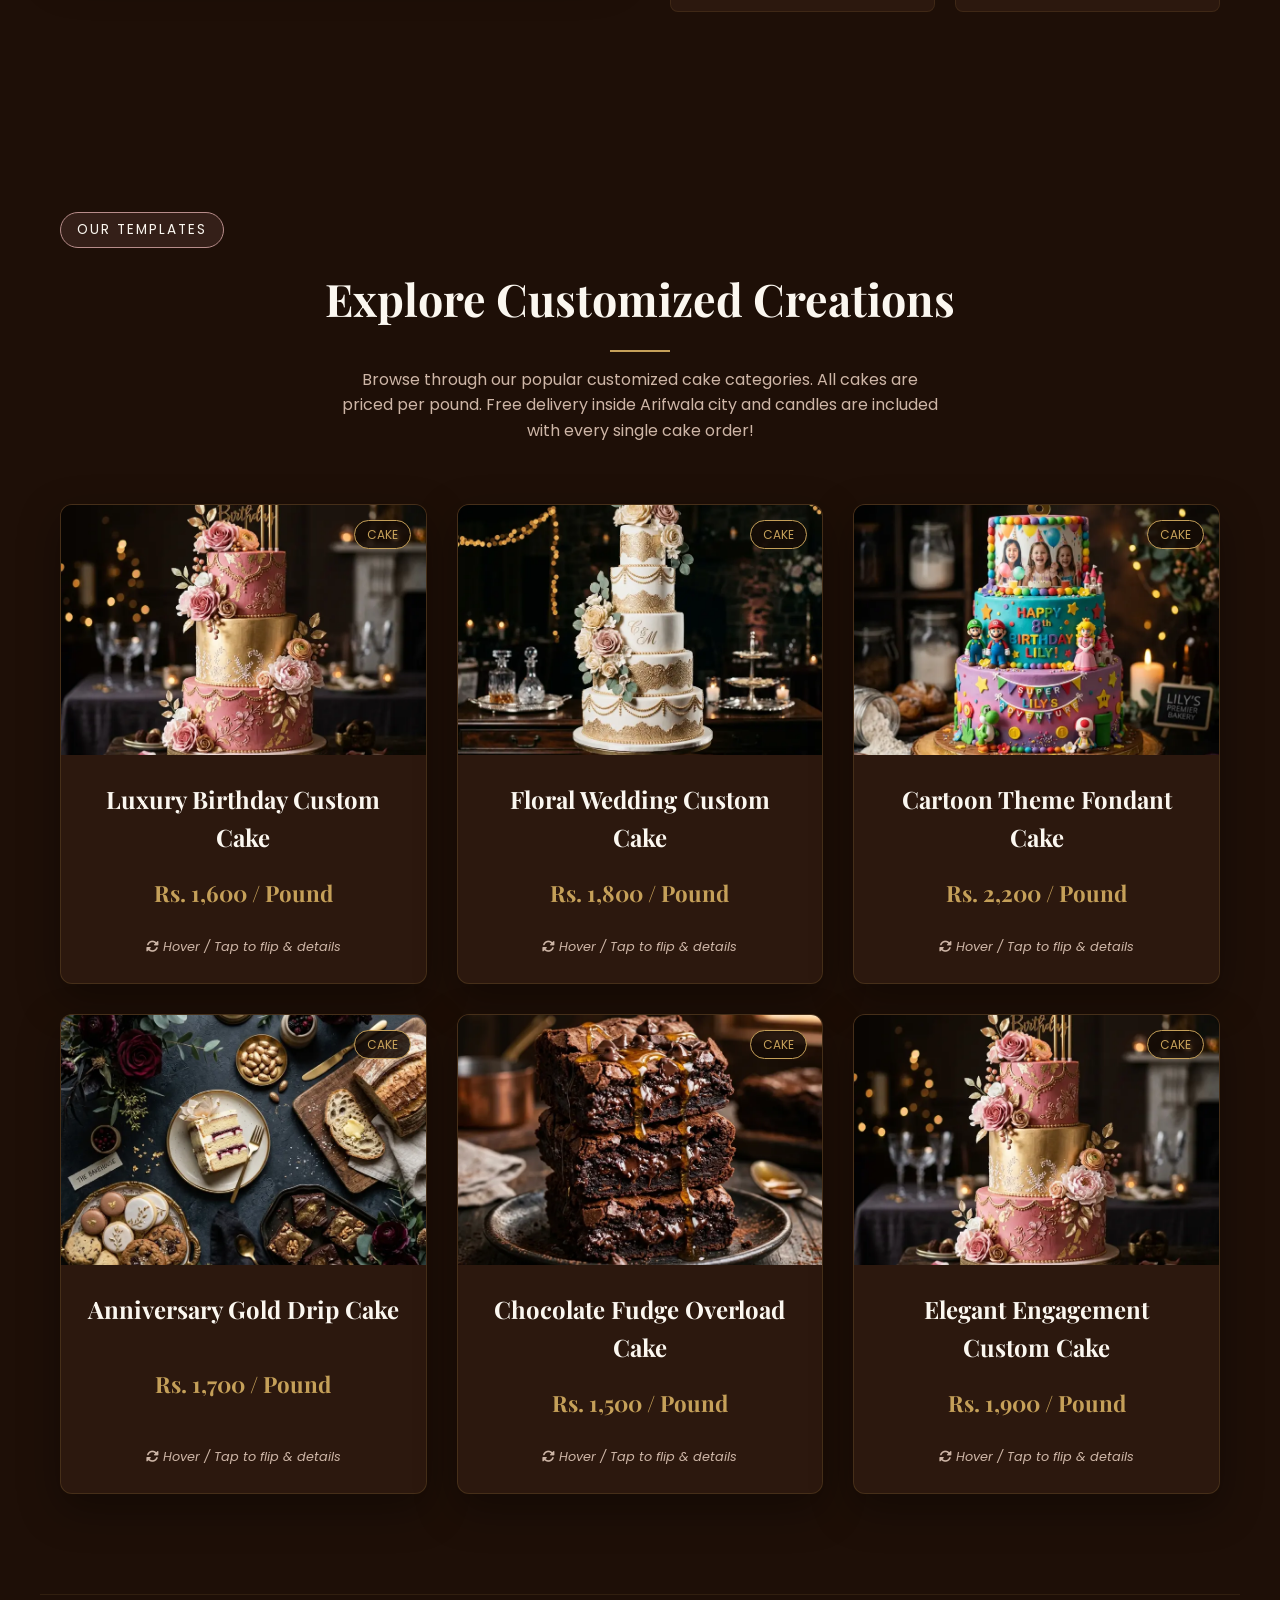
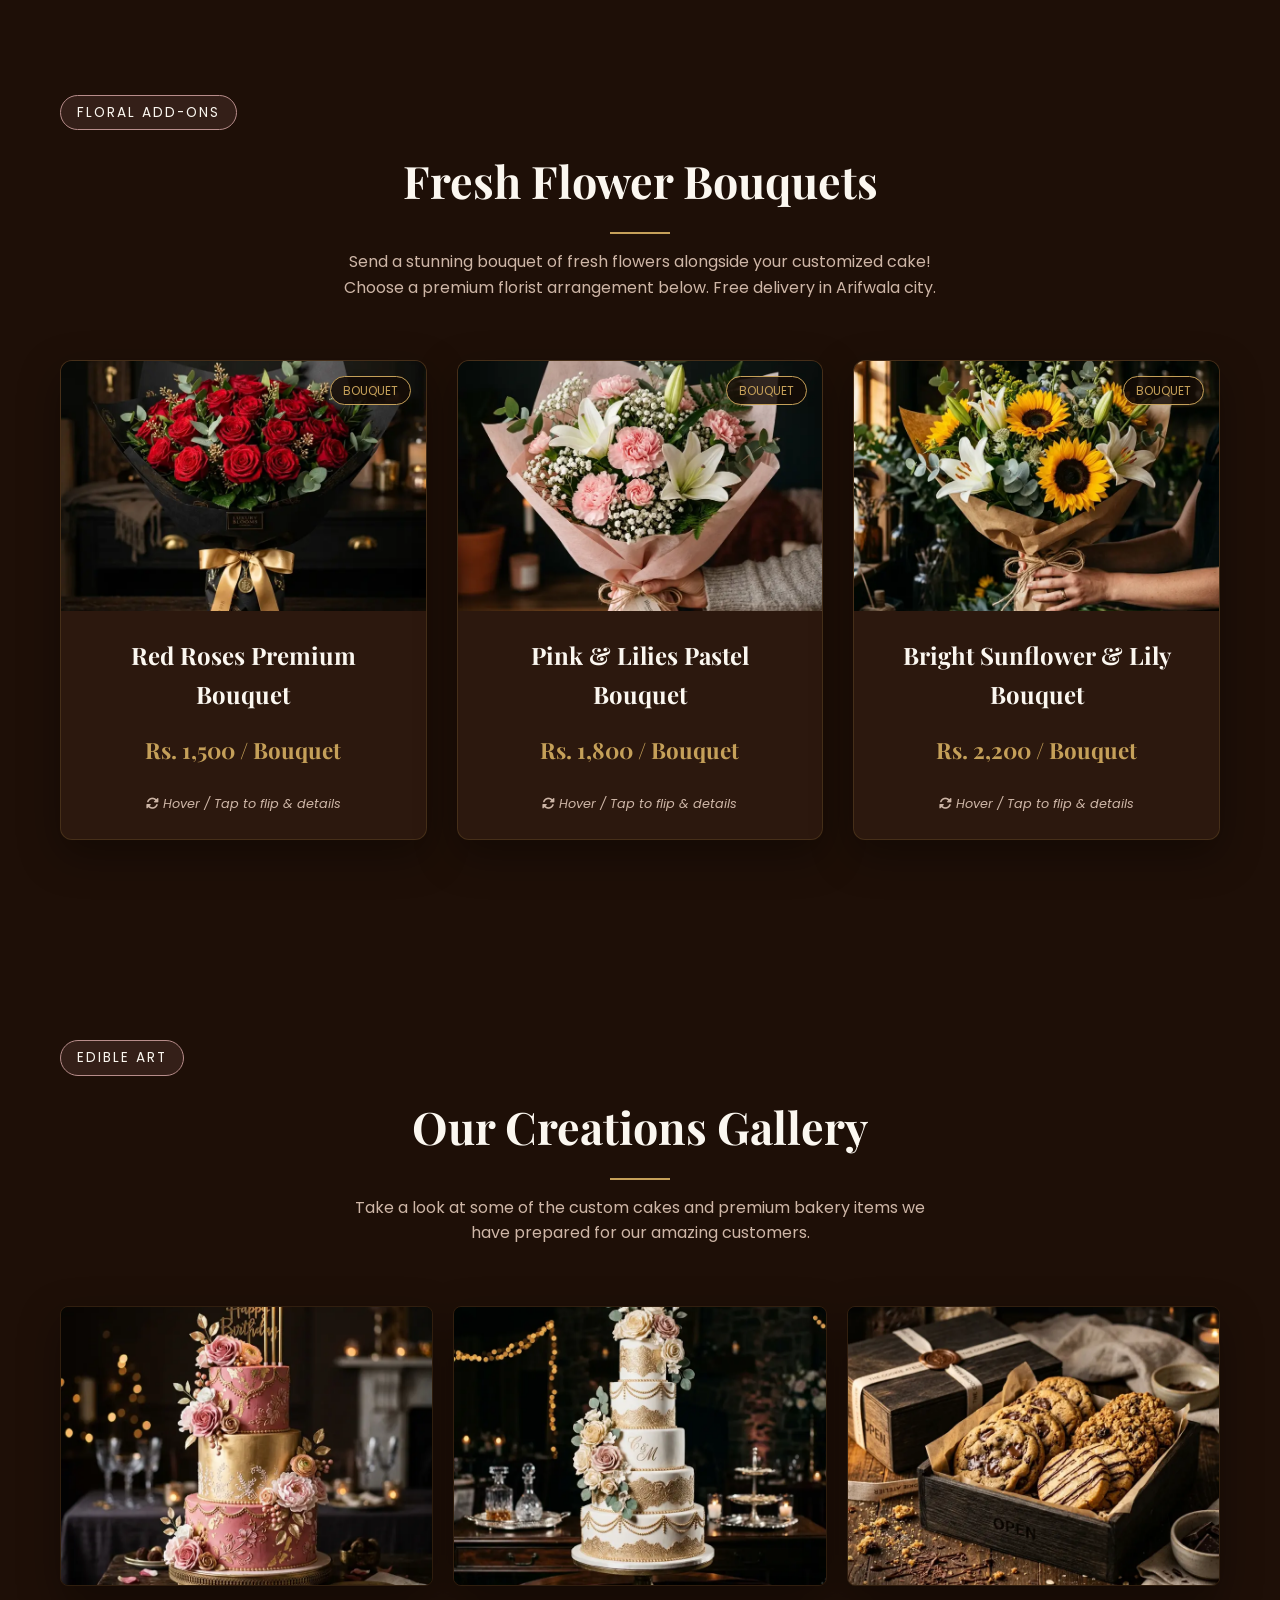
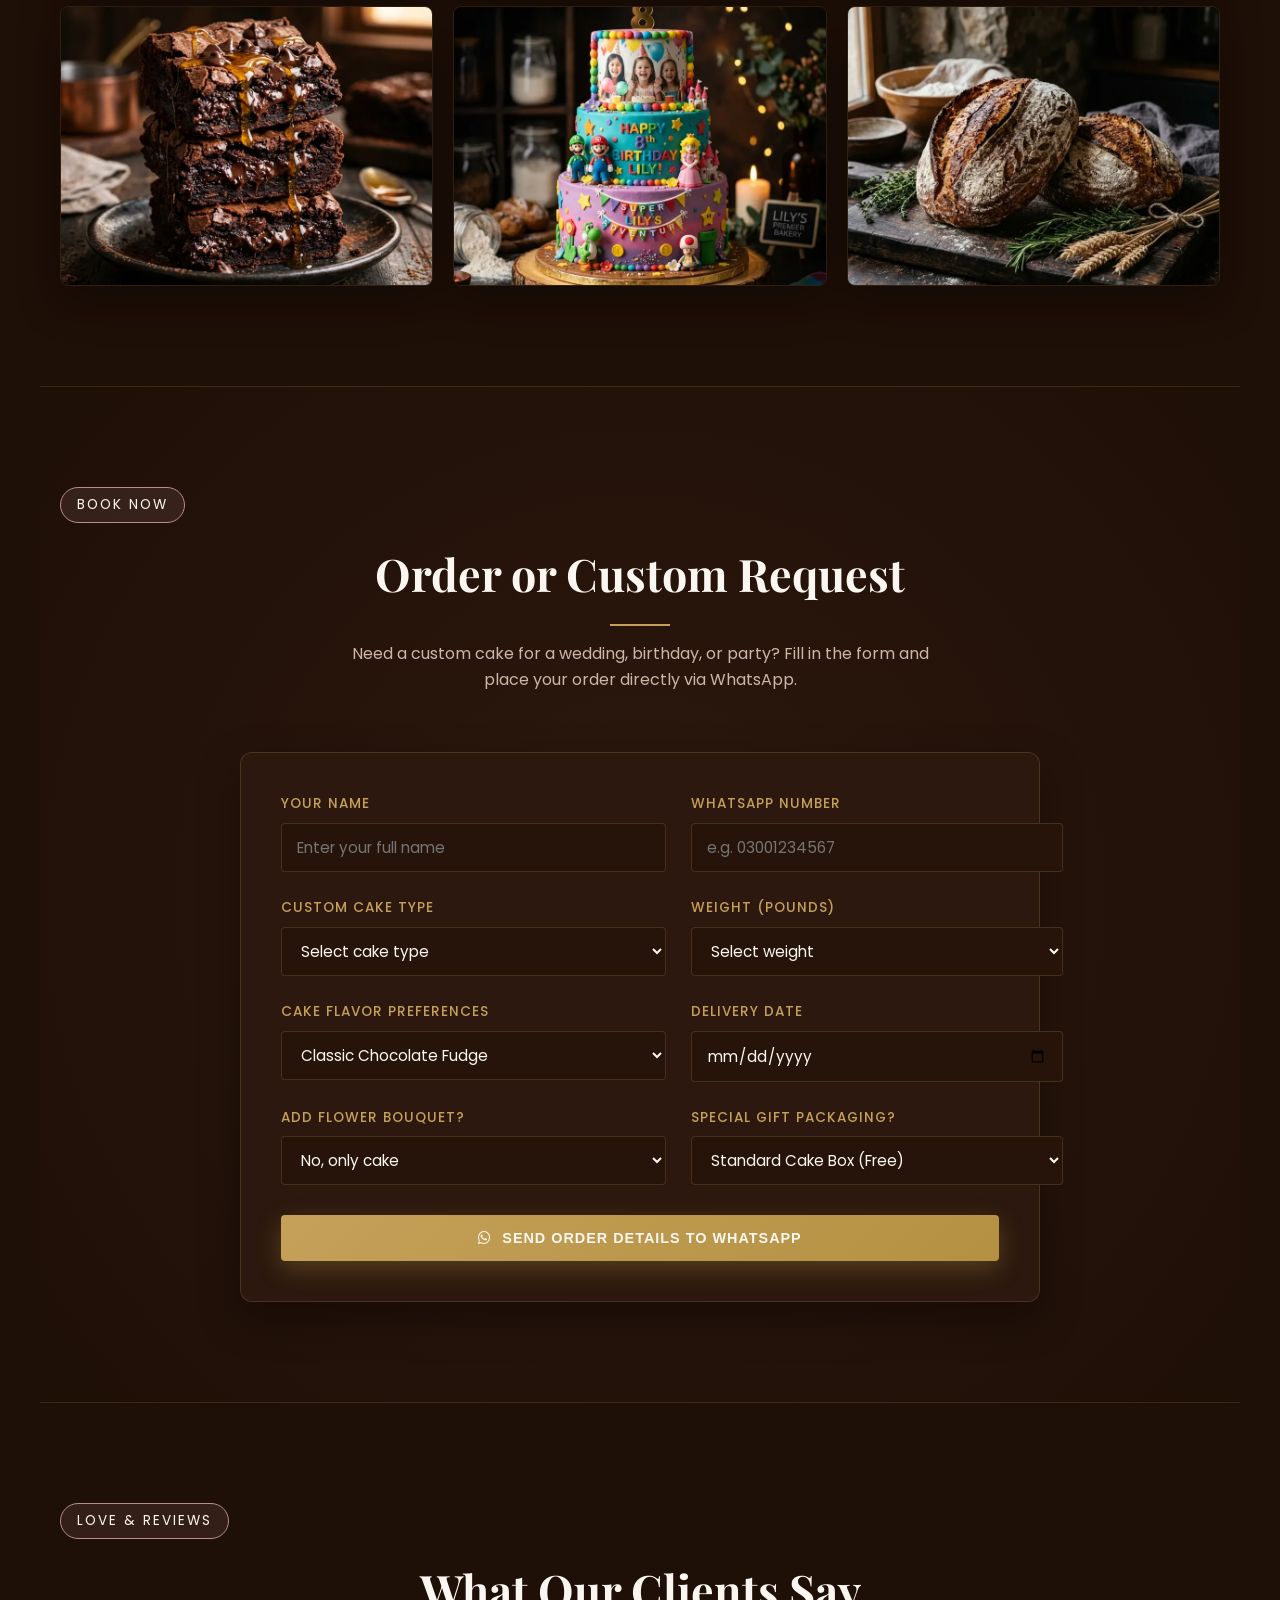
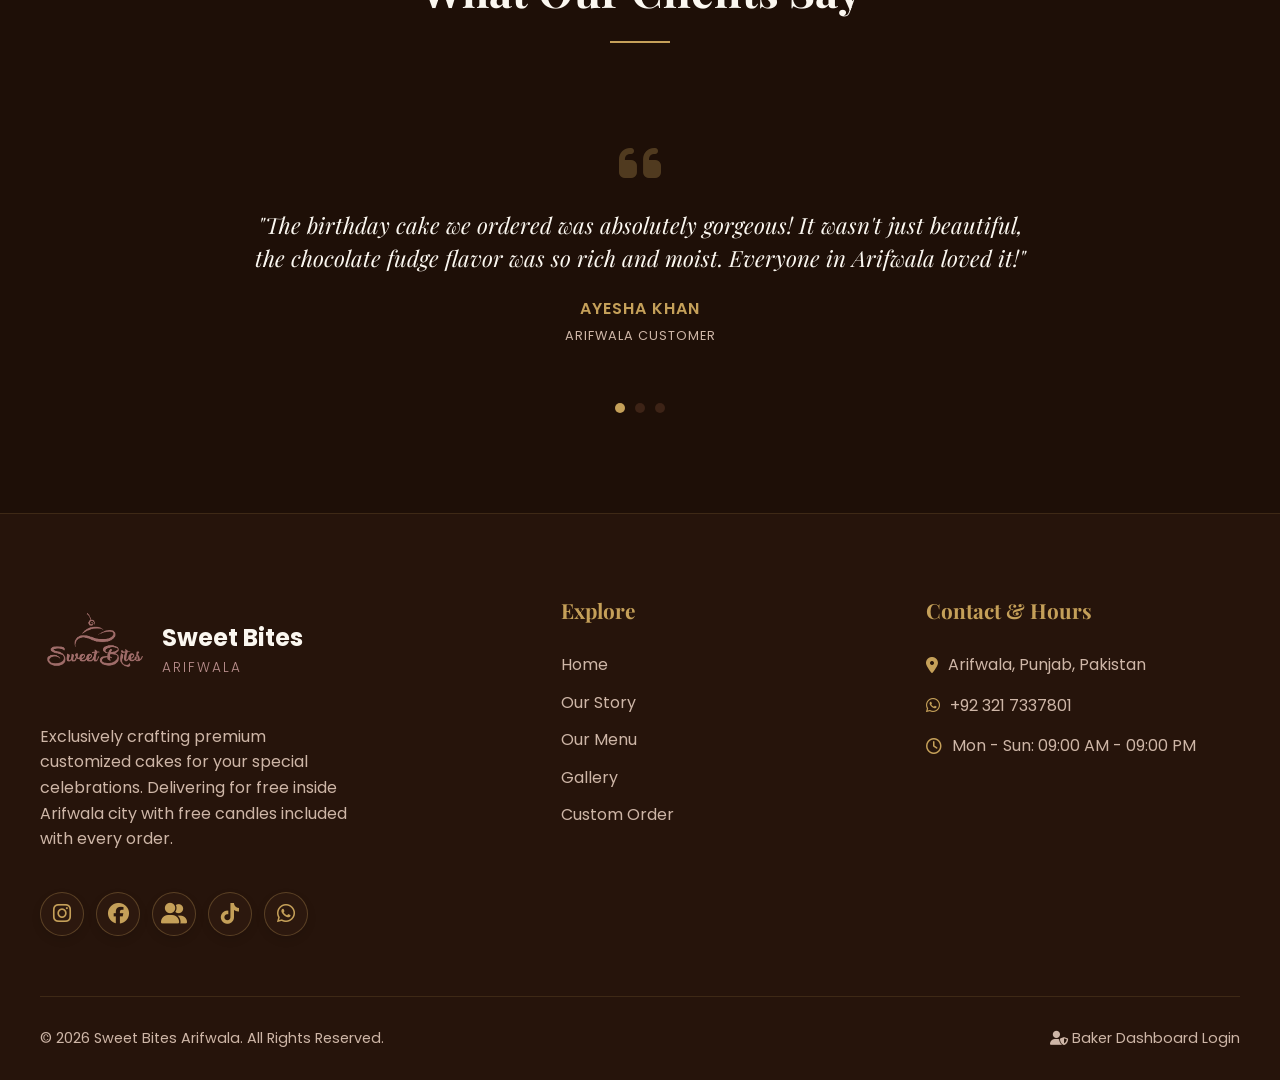
==== commit 795a9021: "reward_redemption_rules" ====
--- a/index.html
+++ b/index.html
@@ -23,7 +23,7 @@
   <link rel="stylesheet" href="https://cdnjs.cloudflare.com/ajax/libs/font-awesome/6.4.0/css/all.min.css">
   
   <!-- Style Link with Cache Buster -->
-  <link rel="stylesheet" href="style.css?v=2.7">
+  <link rel="stylesheet" href="style.css?v=2.8">
 
   <!-- Schema.org Structured Data for Local SEO -->
   <script type="application/ld+json">
@@ -353,10 +353,16 @@
               </select>
             </div>
 
-            <div class="form-group full-width">
-              <label for="order-details">Customization Details / Message on Cake</label>
-              <textarea id="order-details" placeholder="Describe your theme, color choices, wording to write on cake, or any allergies..."></textarea>
-            </div>
+            <div id="form-points-redemption" style="display:none; grid-column: span 2; margin-top:8px; padding:10px 12px; background:rgba(197, 160, 89, 0.12); border:1.5px dashed var(--gold-primary); border-radius:8px;">
+              <div style="display:flex; justify-content:space-between; align-items:center; margin-bottom:5px;">
+                <span style="font-size:0.82rem; font-weight:700; color:var(--gold-primary);"><i class="fas fa-crown"></i> Reward Points Available: <strong id="form-user-points">0 PTS</strong></span>
+                <span style="font-size:0.72rem; color:var(--gold-primary); font-weight:600;">(10% Cashback on every order)</span>
+              </div>
+              <div id="form-points-options" style="font-size:0.78rem; color:var(--text-light);">
+                <!-- Dynamic options generated in JS -->
+              </div>
+            </div>
+
           </div>
 
           <button type="submit" class="btn-primary btn-form-submit">
@@ -433,6 +439,17 @@
           <div class="form-group">
             <label id="qom-qty-label" for="qom-qty">Select Weight / Quantity</label>
             <select id="qom-qty" onchange="updateQuickOrderTotal()"></select>
+          </div>
+
+          <!-- Reward Points Redemption Block -->
+          <div id="qom-points-container" style="display:none; margin: 10px 0; padding: 10px 12px; background: rgba(197, 160, 89, 0.12); border: 1.5px dashed var(--gold-primary); border-radius: 8px; text-align: left;">
+            <div style="display:flex; justify-content:space-between; align-items:center; margin-bottom: 4px;">
+              <span style="font-size:0.78rem; font-weight:700; color:var(--gold-primary);"><i class="fas fa-crown"></i> Reward Points:</span>
+              <span id="qom-user-points" style="font-size:0.85rem; font-weight:700; color:var(--gold-primary); font-family:monospace;">0 PTS</span>
+            </div>
+            <div id="qom-points-options" style="font-size:0.78rem; color:var(--text-light); margin-top:4px;">
+              <!-- Options rendered dynamically -->
+            </div>
           </div>
 
           <div class="order-modal-total">
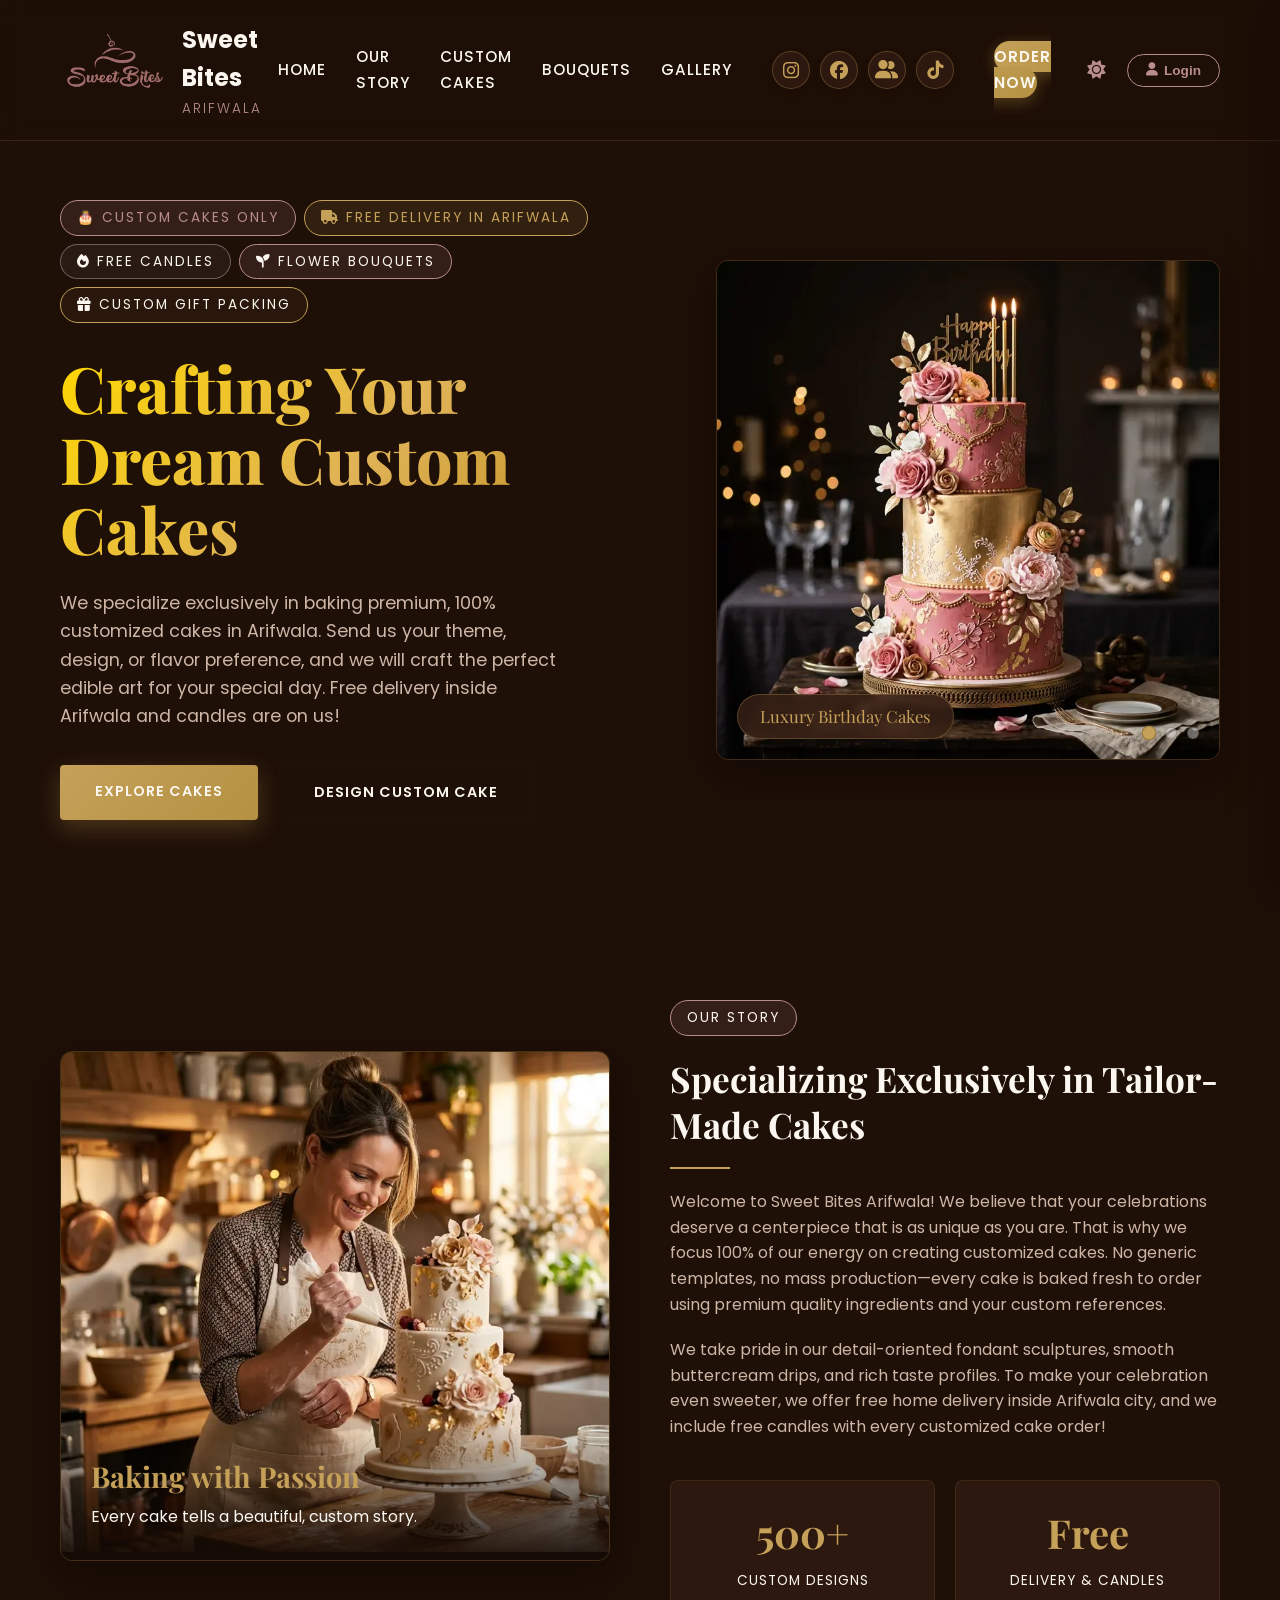
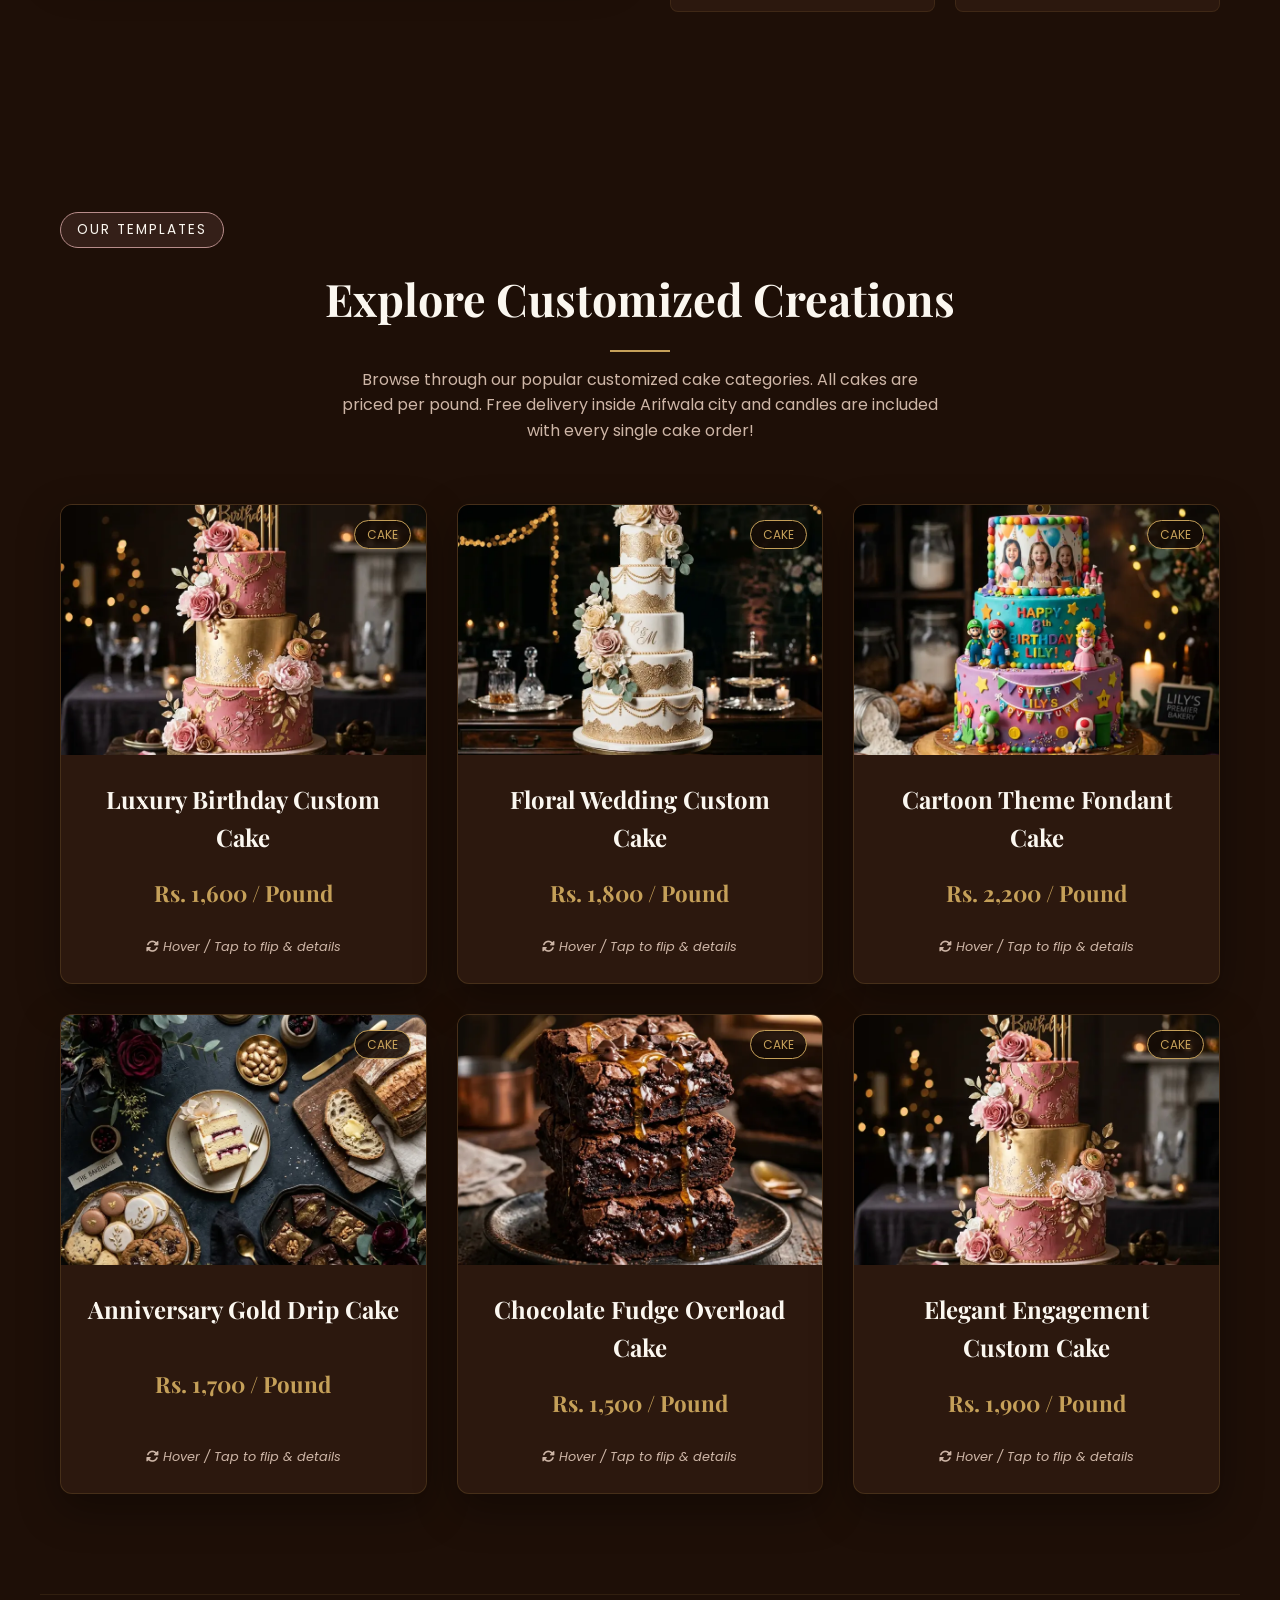
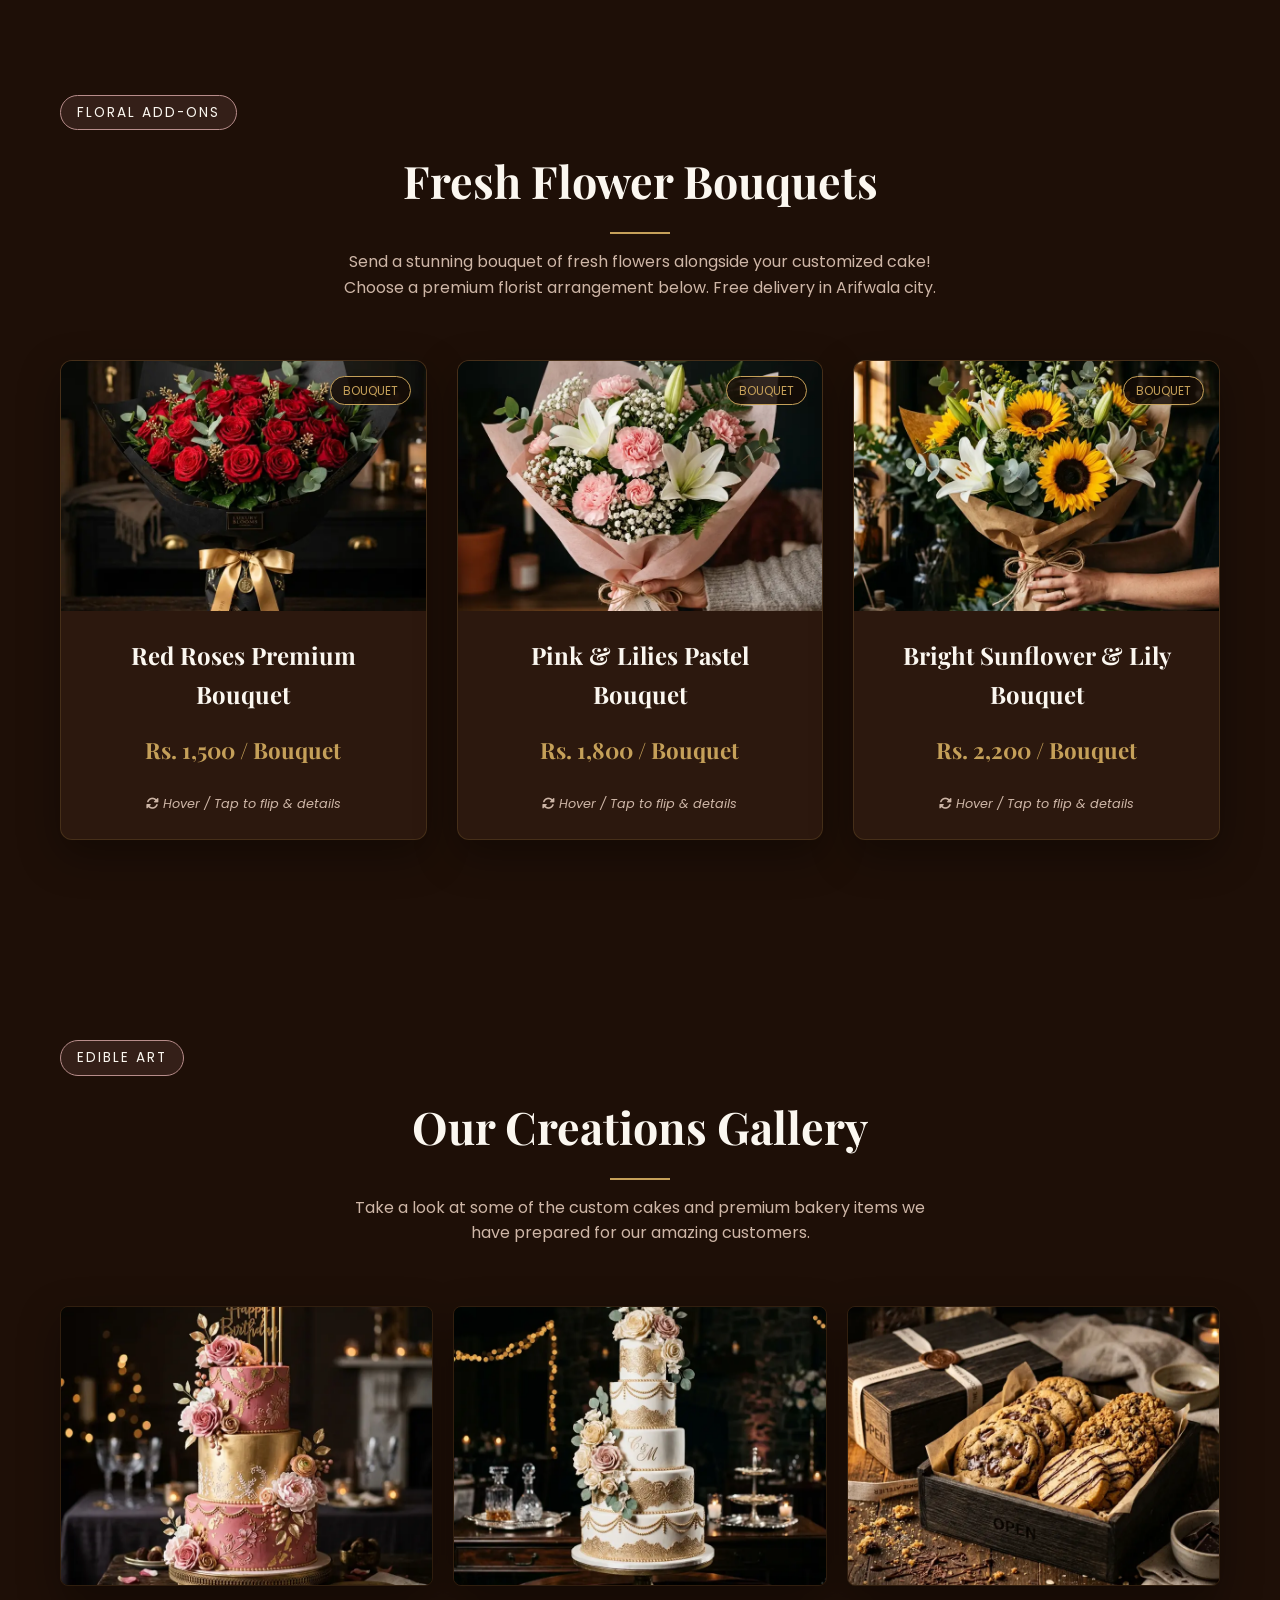
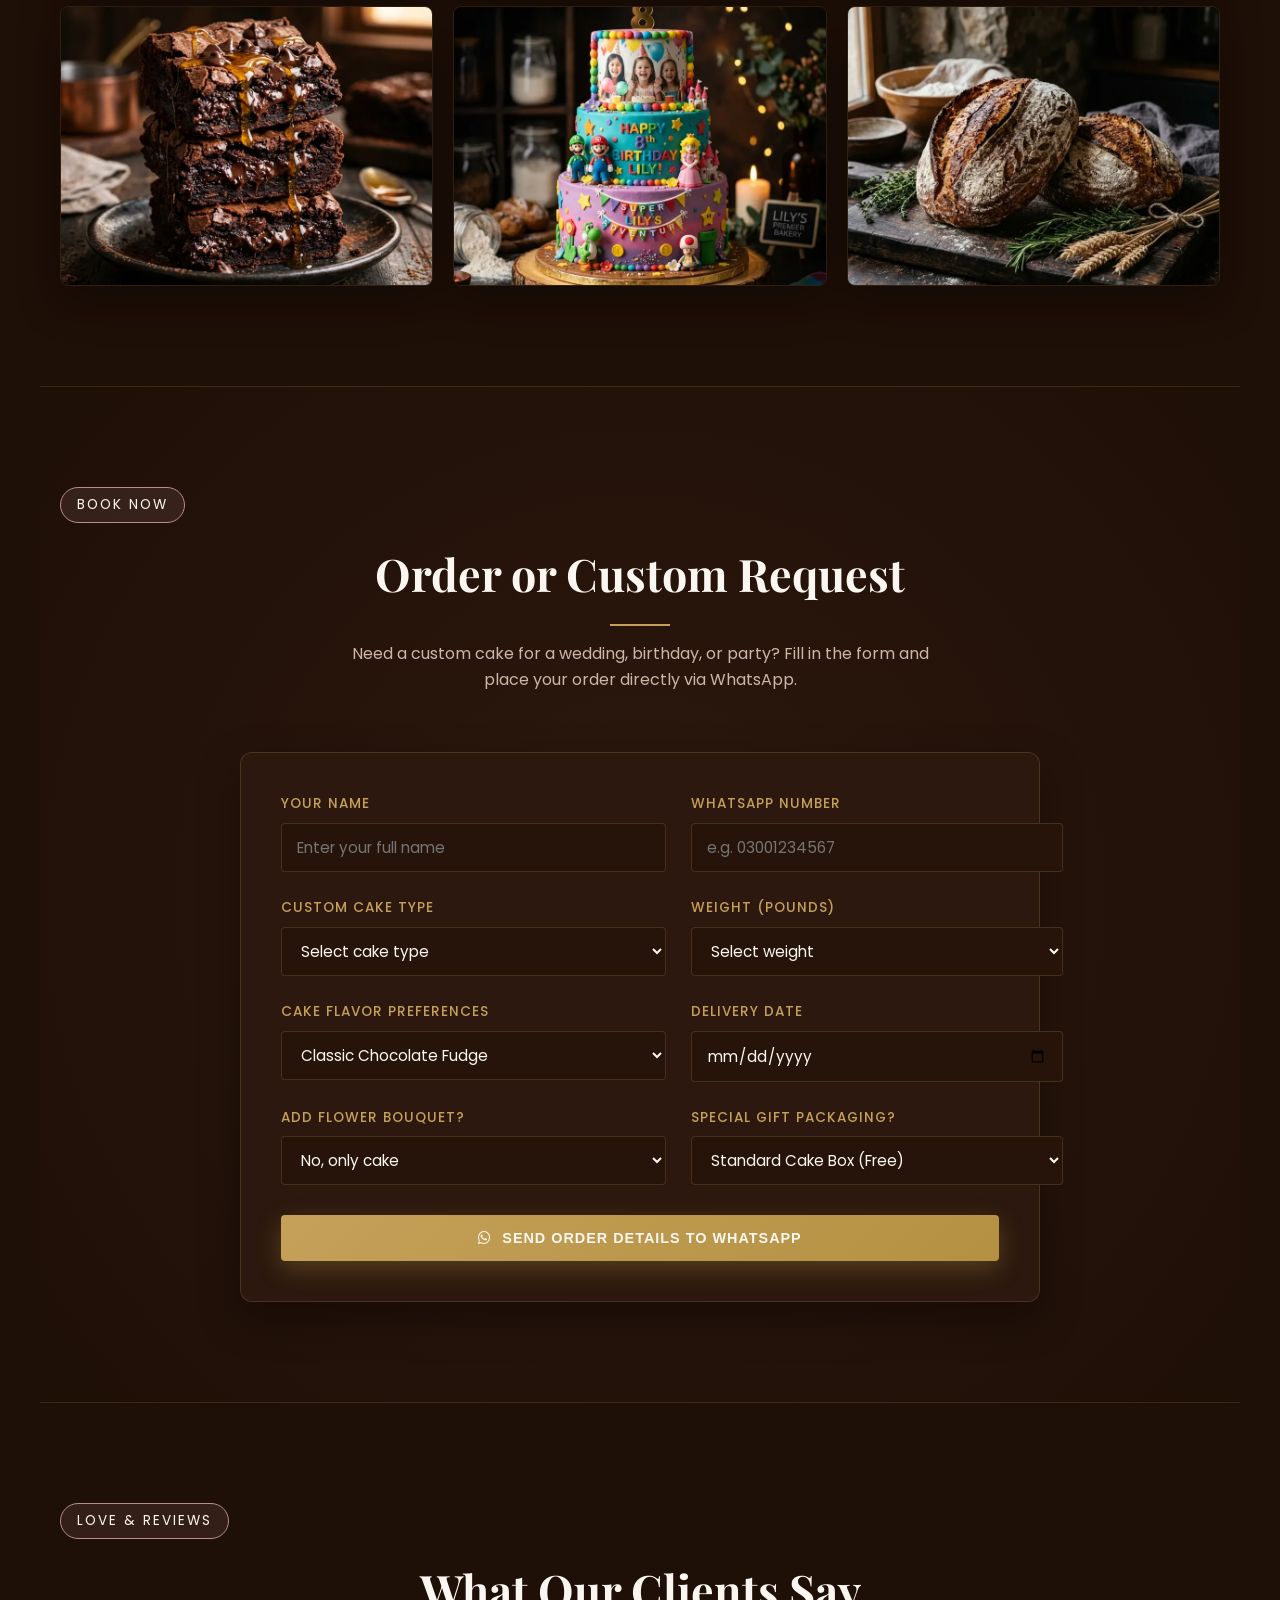
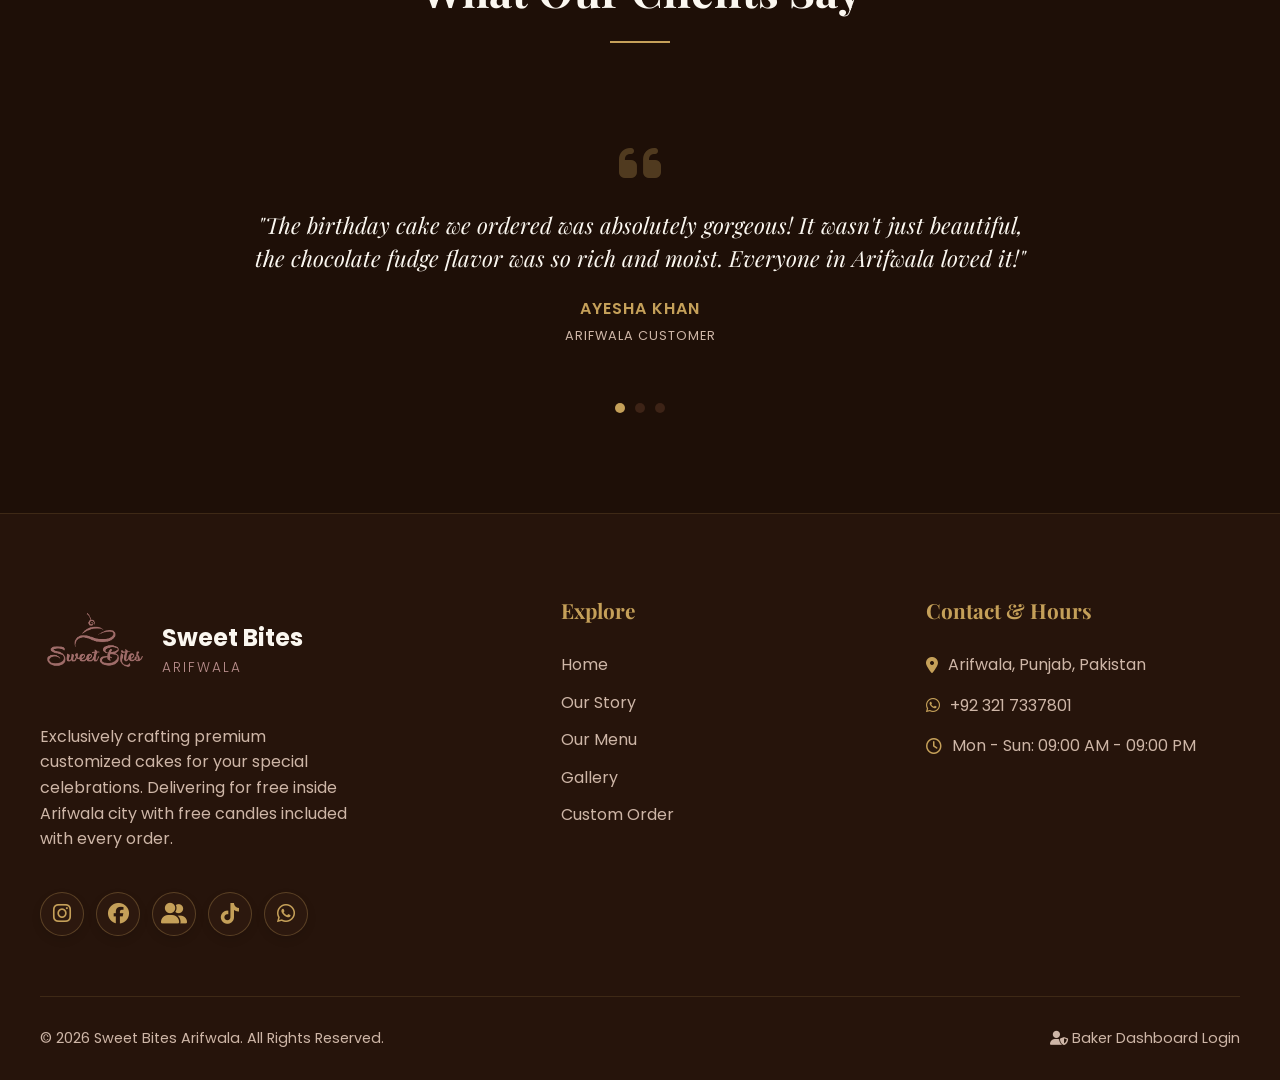
==== commit e1fee842: "royal_dashboard_redesign" ====
--- a/index.html
+++ b/index.html
@@ -23,7 +23,7 @@
   <link rel="stylesheet" href="https://cdnjs.cloudflare.com/ajax/libs/font-awesome/6.4.0/css/all.min.css">
   
   <!-- Style Link with Cache Buster -->
-  <link rel="stylesheet" href="style.css?v=2.8">
+  <link rel="stylesheet" href="style.css?v=2.9">
 
   <!-- Schema.org Structured Data for Local SEO -->
   <script type="application/ld+json">
@@ -539,89 +539,97 @@
     <!-- CUSTOMER PROFILE PANEL (slide-in from right) -->
     <div id="customer-profile-panel">
       
-      <!-- Premium Header Banner -->
-      <div style="background: linear-gradient(135deg, #2c180e 0%, #120703 100%); padding:40px 30px; color:#fff; position:relative; overflow:hidden; border-bottom:1px solid rgba(197,160,89,0.25); text-align:center;">
-        <button onclick="closeProfilePanel()" style="position:absolute; top:20px; right:20px; background:rgba(255,255,255,0.1); border:none; color:var(--gold-primary); width:32px; height:32px; border-radius:50%; font-size:1.1rem; cursor:pointer; display:flex; align-items:center; justify-content:center; border:1px solid rgba(197,160,89,0.3); transition:var(--transition-smooth);" onmouseover="this.style.background='var(--gold-primary)'; this.style.color='#fff';" onmouseout="this.style.background='rgba(255,255,255,0.1)'; this.style.color='var(--gold-primary)';">&times;</button>
+      <!-- Royal VIP Header Banner -->
+      <div style="background: linear-gradient(135deg, #1E0F07 0%, #2C180E 50%, #120703 100%); padding:35px 25px 25px; color:#fff; position:relative; overflow:hidden; border-bottom:2px solid rgba(197,160,89,0.3); text-align:center; box-shadow:0 5px 20px rgba(0,0,0,0.3);">
+        <button onclick="closeProfilePanel()" style="position:absolute; top:18px; right:18px; background:rgba(255,255,255,0.08); border:none; color:var(--gold-primary); width:32px; height:32px; border-radius:50%; font-size:1.1rem; cursor:pointer; display:flex; align-items:center; justify-content:center; border:1px solid rgba(197,160,89,0.3); transition:var(--transition-smooth);" onmouseover="this.style.background='var(--gold-primary)'; this.style.color='#fff';" onmouseout="this.style.background='rgba(255,255,255,0.08)'; this.style.color='var(--gold-primary)';">&times;</button>
         
-        <!-- Avatar Glow Wrapper with Upload Action -->
-        <div style="position:relative; width:75px; height:75px; flex-shrink:0; margin:0 auto 15px; cursor:pointer;" onclick="triggerAvatarUpload(event)" title="Click to upload profile picture">
-          <div style="position:absolute; top:-3px; left:-3px; right:-3px; bottom:-3px; border-radius:50%; background:linear-gradient(135deg, var(--gold-primary), var(--rose-accent)); padding:2px;"></div>
+        <!-- Avatar Glow Wrapper -->
+        <div style="position:relative; width:80px; height:80px; flex-shrink:0; margin:0 auto 12px; cursor:pointer;" onclick="triggerAvatarUpload(event)" title="Click to change profile photo">
+          <div style="position:absolute; top:-4px; left:-4px; right:-4px; bottom:-4px; border-radius:50%; background:linear-gradient(135deg, #FFD700, var(--gold-primary), var(--rose-accent)); padding:2px; box-shadow:0 0 15px rgba(197,160,89,0.4);"></div>
           
-          <img id="profile-avatar-img" src="" style="width:75px; height:75px; border-radius:50%; object-fit:cover; position:relative; z-index:2; display:none;">
-          <i id="profile-avatar-placeholder" class="fas fa-user-circle" style="font-size:75px; color:#fff; border-radius:50%; background:#2c180e; position:relative; z-index:2; display:block;"></i>
+          <img id="profile-avatar-img" src="" style="width:80px; height:80px; border-radius:50%; object-fit:cover; position:relative; z-index:2; display:none;">
+          <i id="profile-avatar-placeholder" class="fas fa-user-circle" style="font-size:80px; color:#fff; border-radius:50%; background:#2c180e; position:relative; z-index:2; display:block;"></i>
           
-          <!-- Small Camera Edit Badge -->
-          <div style="position:absolute; bottom:-2px; right:-2px; background:var(--gold-primary); width:24px; height:24px; border-radius:50%; display:flex; align-items:center; justify-content:center; border:2px solid #2c180e; z-index:3; font-size:0.65rem; color:#fff; box-shadow:0 2px 5px rgba(0,0,0,0.3);">
+          <!-- Camera Edit Badge -->
+          <div style="position:absolute; bottom:0; right:0; background:linear-gradient(135deg, var(--gold-primary), #d4af37); width:26px; height:26px; border-radius:50%; display:flex; align-items:center; justify-content:center; border:2px solid #1E0F07; z-index:3; font-size:0.7rem; color:#fff; box-shadow:0 3px 8px rgba(0,0,0,0.4);">
             <i class="fas fa-camera"></i>
           </div>
         </div>
-        <!-- Hidden file input for avatar upload -->
+        <!-- Hidden file input -->
         <input type="file" id="profile-avatar-input" accept="image/*" style="display:none;" onchange="handleAvatarUpload(event)">
         
-        <h3 id="profile-name" style="font-family:var(--font-serif); font-size:1.5rem; font-weight:700; margin:0; color:#fff; text-shadow:0 2px 4px rgba(0,0,0,0.2);">Customer Name</h3>
-        <span id="profile-badge" style="display:inline-block; background:rgba(197,160,89,0.15); border:1px solid var(--gold-primary); color:var(--gold-primary); font-size:0.7rem; padding:2px 8px; border-radius:10px; font-weight:600; margin-top:5px;"><i class="fas fa-crown"></i> Sweet Bites VIP</span>
-      </div>
-
-      <!-- Quick Info / Contacts -->
-      <div style="background:var(--chocolate-light); padding:12px 30px; display:flex; justify-content:space-between; font-size:0.78rem; border-bottom:1px solid rgba(197,160,89,0.15); color:var(--text-muted); gap:10px;">
-        <span id="profile-email" style="display:flex; align-items:center; gap:5px; text-overflow:ellipsis; overflow:hidden; white-space:nowrap;"><i class="far fa-envelope" style="color:var(--gold-primary);"></i> email</span>
-        <span id="profile-phone" style="display:flex; align-items:center; gap:5px; white-space:nowrap;"><i class="fab fa-whatsapp" style="color:var(--gold-primary);"></i> phone</span>
-      </div>
-
-      <!-- Stats Grid -->
-      <div style="display:grid; grid-template-columns: 1fr 1fr; gap:12px; padding:15px 30px 10px;">
-        <div style="background:var(--chocolate-mid); border:1px solid rgba(197,160,89,0.15); padding:10px; border-radius:10px; text-align:center; box-shadow:var(--shadow-luxury);">
+        <h3 id="profile-name" style="font-family:var(--font-serif); font-size:1.6rem; font-weight:700; margin:0 0 4px; color:#fff; text-shadow:0 2px 5px rgba(0,0,0,0.3); letter-spacing:0.5px;">Customer Name</h3>
+        <span id="profile-badge" style="display:inline-flex; align-items:center; gap:5px; background:linear-gradient(135deg, rgba(197,160,89,0.2), rgba(255,215,0,0.15)); border:1px solid var(--gold-primary); color:#FFD700; font-size:0.72rem; padding:3px 12px; border-radius:20px; font-weight:700; letter-spacing:0.5px; box-shadow:0 2px 8px rgba(0,0,0,0.2);"><i class="fas fa-crown"></i> SWEET BITES VIP</span>
+        
+        <!-- Contact Pills -->
+        <div style="display:flex; justify-content:center; gap:12px; margin-top:12px; font-size:0.75rem; color:rgba(255,255,255,0.85);">
+          <span id="profile-email" style="background:rgba(0,0,0,0.3); padding:4px 10px; border-radius:12px; border:1px solid rgba(197,160,89,0.2); display:flex; align-items:center; gap:5px;"><i class="far fa-envelope" style="color:var(--gold-primary);"></i> email</span>
+          <span id="profile-phone" style="background:rgba(0,0,0,0.3); padding:4px 10px; border-radius:12px; border:1px solid rgba(197,160,89,0.2); display:flex; align-items:center; gap:5px;"><i class="fab fa-whatsapp" style="color:#25d366;"></i> phone</span>
+        </div>
+      </div>
+
+      <!-- Luxury Stats Metric Grid -->
+      <div style="display:grid; grid-template-columns: 1fr 1fr 1fr; gap:8px; padding:15px 25px 10px;">
+        <div style="background:linear-gradient(135deg, var(--chocolate-mid), var(--chocolate-light)); border:1px solid rgba(197,160,89,0.2); padding:10px 5px; border-radius:12px; text-align:center; box-shadow:var(--shadow-luxury);">
           <i class="fas fa-birthday-cake" style="color:var(--gold-primary); font-size:1.1rem; margin-bottom:3px; display:block;"></i>
-          <span style="font-size:0.68rem; color:var(--text-muted); text-transform:uppercase; font-weight:600;">Total Orders</span>
-          <h4 id="profile-total-orders-count" style="font-size:1.3rem; color:var(--text-light); margin:2px 0 0; font-weight:700; font-family:var(--font-sans);">0</h4>
-        </div>
-        <div style="background:var(--chocolate-mid); border:1px solid rgba(197,160,89,0.15); padding:10px; border-radius:10px; text-align:center; box-shadow:var(--shadow-luxury);">
-          <i class="fas fa-crown" style="color:#FFD700; font-size:1.1rem; margin-bottom:3px; display:block;"></i>
-          <span style="font-size:0.68rem; color:var(--text-muted); text-transform:uppercase; font-weight:600;">Meetha Points</span>
-          <h4 id="profile-points-count" style="font-size:1.3rem; color:var(--gold-primary); margin:2px 0 0; font-weight:700; font-family:var(--font-sans);">0 PTS</h4>
+          <span style="font-size:0.62rem; color:var(--text-muted); text-transform:uppercase; font-weight:700; letter-spacing:0.5px;">Orders</span>
+          <h4 id="profile-total-orders-count" style="font-size:1.2rem; color:var(--text-light); margin:2px 0 0; font-weight:700; font-family:var(--font-sans);">0</h4>
+        </div>
+        <div style="background:linear-gradient(135deg, var(--chocolate-mid), var(--chocolate-light)); border:1px solid rgba(197,160,89,0.2); padding:10px 5px; border-radius:12px; text-align:center; box-shadow:var(--shadow-luxury);">
+          <i class="fas fa-star" style="color:#FFD700; font-size:1.1rem; margin-bottom:3px; display:block;"></i>
+          <span style="font-size:0.62rem; color:var(--text-muted); text-transform:uppercase; font-weight:700; letter-spacing:0.5px;">Points</span>
+          <h4 id="profile-points-count" style="font-size:1.2rem; color:var(--gold-primary); margin:2px 0 0; font-weight:700; font-family:var(--font-sans);">0 PTS</h4>
+        </div>
+        <div style="background:linear-gradient(135deg, var(--chocolate-mid), var(--chocolate-light)); border:1px solid rgba(197,160,89,0.2); padding:10px 5px; border-radius:12px; text-align:center; box-shadow:var(--shadow-luxury);">
+          <i class="fas fa-truck" style="color:#25d366; font-size:1.1rem; margin-bottom:3px; display:block;"></i>
+          <span style="font-size:0.62rem; color:var(--text-muted); text-transform:uppercase; font-weight:700; letter-spacing:0.5px;">Delivery</span>
+          <h4 style="font-size:0.85rem; color:#25d366; margin:4px 0 0; font-weight:700;">FREE 🚚</h4>
         </div>
       </div>
 
       <!-- Meetha Loyalty Rewards Banner -->
-      <div style="background: linear-gradient(135deg, rgba(197,160,89,0.12) 0%, rgba(184,141,139,0.12) 100%); border:1px solid rgba(197,160,89,0.3); margin:0 30px 12px; border-radius:10px; padding:10px 12px;">
-        <div style="display:flex; justify-content:space-between; align-items:center; margin-bottom:5px;">
-          <span style="font-size:0.78rem; font-weight:700; color:var(--gold-primary);"><i class="fas fa-gift" style="color:#FFD700;"></i> Meetha Rewards</span>
-          <span id="profile-reward-badge" style="font-size:0.68rem; background:rgba(197,160,89,0.2); color:var(--gold-primary); padding:2px 6px; border-radius:8px; font-weight:600;">Level 1</span>
-        </div>
-        <div style="width:100%; height:5px; background:var(--chocolate-light); border-radius:3px; overflow:hidden; margin-bottom:5px;">
-          <div id="profile-reward-bar" style="width:0%; height:100%; background:linear-gradient(90deg, var(--gold-primary), #25d366); transition:width 0.4s;"></div>
-        </div>
-        <span id="profile-reward-text" style="font-size:0.7rem; color:var(--text-muted); display:block;">100 pts per FREE Brownie Box! 🎁</span>
-      </div>
-
-      <!-- Saved Address & Birthday Reminders Accordions -->
-      <div style="padding:0 30px 10px; display:flex; flex-direction:column; gap:8px;">
+      <div style="background: linear-gradient(135deg, rgba(197,160,89,0.15) 0%, rgba(255,215,0,0.08) 100%); border:1.5px solid var(--gold-primary); margin:0 25px 12px; border-radius:12px; padding:12px 15px; box-shadow:0 4px 15px rgba(0,0,0,0.15);">
+        <div style="display:flex; justify-content:space-between; align-items:center; margin-bottom:6px;">
+          <span style="font-size:0.82rem; font-weight:700; color:var(--gold-primary); font-family:var(--font-serif);"><i class="fas fa-gift" style="color:#FFD700;"></i> Meetha Cashback Rewards</span>
+          <span id="profile-reward-badge" style="font-size:0.68rem; background:rgba(197,160,89,0.25); color:#FFD700; padding:3px 8px; border-radius:10px; font-weight:700;">Level 1</span>
+        </div>
+        <div style="width:100%; height:6px; background:var(--chocolate-light); border-radius:3px; overflow:hidden; margin-bottom:6px; border:1px solid rgba(197,160,89,0.2);">
+          <div id="profile-reward-bar" style="width:0%; height:100%; background:linear-gradient(90deg, var(--gold-primary), #25d366); transition:width 0.5s;"></div>
+        </div>
+        <div style="display:flex; justify-content:space-between; align-items:center;">
+          <span id="profile-reward-text" style="font-size:0.72rem; color:var(--text-muted);">10% Cashback on every purchase! 🎁</span>
+          <a href="#order" onclick="closeProfilePanel()" style="font-size:0.7rem; color:var(--gold-primary); font-weight:700; text-decoration:none; background:rgba(197,160,89,0.15); padding:2px 8px; border-radius:8px; border:1px solid var(--gold-primary);">Redeem</a>
+        </div>
+      </div>
+
+      <!-- Settings & Reminders Accordions -->
+      <div style="padding:0 25px 10px; display:flex; flex-direction:column; gap:8px;">
         
         <!-- Saved Address Block -->
-        <details style="background:var(--chocolate-mid); border:1px solid rgba(197,160,89,0.15); border-radius:8px; padding:8px 12px;">
-          <summary style="font-size:0.8rem; font-weight:600; color:var(--text-light); cursor:pointer; display:flex; align-items:center; justify-content:space-between; list-style:none;">
-            <span><i class="fas fa-map-marker-alt" style="color:var(--gold-primary); margin-right:6px;"></i> Saved Delivery Address</span>
-            <i class="fas fa-chevron-down" style="font-size:0.65rem; color:var(--text-muted);"></i>
+        <details style="background:var(--chocolate-mid); border:1px solid rgba(197,160,89,0.18); border-radius:10px; padding:10px 14px; box-shadow:0 3px 10px rgba(0,0,0,0.1);">
+          <summary style="font-size:0.82rem; font-weight:600; color:var(--text-light); cursor:pointer; display:flex; align-items:center; justify-content:space-between; list-style:none;">
+            <span><i class="fas fa-map-marker-alt" style="color:var(--gold-primary); margin-right:8px;"></i> Saved Delivery Address</span>
+            <i class="fas fa-chevron-down" style="font-size:0.7rem; color:var(--text-muted);"></i>
           </summary>
-          <div style="margin-top:8px; display:flex; flex-direction:column; gap:6px;">
-            <input type="text" id="profile-address-input" placeholder="Arifwala Delivery Address (e.g. Street #4, College Road)" style="width:100%; padding:7px 10px; font-size:0.78rem; background:var(--chocolate-light); border:1px solid var(--chocolate-light); color:var(--text-light); border-radius:6px;">
-            <button onclick="saveCustomerPreferences()" style="padding:6px; background:var(--gold-primary); color:var(--text-light); border:none; border-radius:6px; font-weight:600; font-size:0.75rem; cursor:pointer;"><i class="fas fa-save"></i> Save Address</button>
+          <div style="margin-top:10px; display:flex; flex-direction:column; gap:8px;">
+            <input type="text" id="profile-address-input" placeholder="Arifwala Delivery Address (e.g. Street #4, College Road)" style="width:100%; padding:8px 12px; font-size:0.8rem; background:var(--chocolate-light); border:1px solid var(--chocolate-light); color:var(--text-light); border-radius:8px;">
+            <button onclick="saveCustomerPreferences()" style="padding:8px; background:linear-gradient(135deg, var(--gold-primary), #d4af37); color:var(--text-light); border:none; border-radius:8px; font-weight:700; font-size:0.78rem; cursor:pointer; box-shadow:0 3px 8px rgba(0,0,0,0.2);"><i class="fas fa-save"></i> Save Address</button>
           </div>
         </details>
 
         <!-- Birthday Reminders Block -->
-        <details style="background:var(--chocolate-mid); border:1px solid rgba(197,160,89,0.15); border-radius:8px; padding:8px 12px;">
-          <summary style="font-size:0.8rem; font-weight:600; color:var(--text-light); cursor:pointer; display:flex; align-items:center; justify-content:space-between; list-style:none;">
-            <span><i class="fas fa-birthday-cake" style="color:var(--rose-accent); margin-right:6px;"></i> Birthday & Event Reminders</span>
-            <i class="fas fa-chevron-down" style="font-size:0.65rem; color:var(--text-muted);"></i>
+        <details style="background:var(--chocolate-mid); border:1px solid rgba(197,160,89,0.18); border-radius:10px; padding:10px 14px; box-shadow:0 3px 10px rgba(0,0,0,0.1);">
+          <summary style="font-size:0.82rem; font-weight:600; color:var(--text-light); cursor:pointer; display:flex; align-items:center; justify-content:space-between; list-style:none;">
+            <span><i class="fas fa-birthday-cake" style="color:var(--rose-accent); margin-right:8px;"></i> Birthday & Event Reminders</span>
+            <i class="fas fa-chevron-down" style="font-size:0.7rem; color:var(--text-muted);"></i>
           </summary>
-          <div style="margin-top:8px; display:flex; flex-direction:column; gap:6px;">
+          <div style="margin-top:10px; display:flex; flex-direction:column; gap:8px;">
             <div style="display:flex; gap:6px;">
-              <input type="text" id="reminder-name-input" placeholder="Name (e.g. Ahmad's Birthday)" style="flex:1; padding:6px; font-size:0.75rem; background:var(--chocolate-light); border:1px solid var(--chocolate-light); color:var(--text-light); border-radius:6px;">
-              <input type="date" id="reminder-date-input" style="padding:6px; font-size:0.72rem; background:var(--chocolate-light); border:1px solid var(--chocolate-light); color:var(--text-light); border-radius:6px;">
-              <button onclick="addBirthdayReminder()" style="padding:6px 10px; background:var(--rose-accent); color:#fff; border:none; border-radius:6px; font-weight:600; font-size:0.75rem; cursor:pointer;">Add</button>
-            </div>
-            <div id="reminders-list" style="display:flex; flex-direction:column; gap:4px; margin-top:4px;">
+              <input type="text" id="reminder-name-input" placeholder="Name (e.g. Ahmad's Birthday)" style="flex:1; padding:7px 10px; font-size:0.78rem; background:var(--chocolate-light); border:1px solid var(--chocolate-light); color:var(--text-light); border-radius:8px;">
+              <input type="date" id="reminder-date-input" style="padding:7px 10px; font-size:0.75rem; background:var(--chocolate-light); border:1px solid var(--chocolate-light); color:var(--text-light); border-radius:8px;">
+              <button onclick="addBirthdayReminder()" style="padding:7px 12px; background:var(--rose-accent); color:#fff; border:none; border-radius:8px; font-weight:700; font-size:0.78rem; cursor:pointer;">Add</button>
+            </div>
+            <div id="reminders-list" style="display:flex; flex-direction:column; gap:6px; margin-top:4px;">
               <!-- Reminders list dynamically rendered -->
             </div>
           </div>
@@ -630,8 +638,8 @@
       </div>
 
       <!-- Order History Section -->
-      <div style="padding:10px 30px 20px; flex:1; display:flex; flex-direction:column; overflow:hidden;">
-        <h4 style="color:var(--text-light); font-family:var(--font-serif); margin-bottom:12px; border-bottom:1.5px solid var(--chocolate-light); padding-bottom:6px; font-size:1.05rem; display:flex; align-items:center; gap:8px;">
+      <div style="padding:10px 25px 20px; flex:1; display:flex; flex-direction:column; overflow:hidden;">
+        <h4 style="color:var(--text-light); font-family:var(--font-serif); margin-bottom:12px; border-bottom:1.5px solid var(--chocolate-light); padding-bottom:8px; font-size:1.05rem; display:flex; align-items:center; gap:8px;">
           <i class="fas fa-history" style="color:var(--gold-primary);"></i> Live Order Tracker & History
         </h4>
         
@@ -640,12 +648,18 @@
           <!-- JS will render dynamic timeline items -->
         </div>
 
-        <!-- Buttons Section -->
-        <div style="padding-top:15px; border-top:1.5px solid var(--chocolate-light); display:flex; flex-direction:column; gap:8px;">
-          <a href="#order" onclick="closeProfilePanel()" class="btn-primary" style="display:flex; justify-content:center; align-items:center; gap:10px; text-decoration:none; padding:13px; font-weight:600; font-size:0.9rem; border-radius:30px; letter-spacing:1px; box-shadow:var(--shadow-gold);">
-            <i class="fas fa-plus"></i> NAYA CAKE ORDER KAREIN
+        <!-- 2x2 Quick Action Grid -->
+        <div style="display:grid; grid-template-columns: 1fr 1fr; gap:8px; padding-top:12px; border-top:1.5px solid var(--chocolate-light);">
+          <a href="#order" onclick="closeProfilePanel()" class="btn-primary" style="display:flex; justify-content:center; align-items:center; gap:6px; text-decoration:none; padding:11px 8px; font-weight:700; font-size:0.82rem; border-radius:20px; letter-spacing:0.5px; box-shadow:var(--shadow-gold);">
+            <i class="fas fa-plus-circle"></i> Naya Order
           </a>
-          <button onclick="customerLogout()" style="width:100%; padding:10px; background:transparent; border:1.5px solid var(--rose-accent); color:var(--rose-accent); border-radius:30px; font-weight:600; cursor:pointer; font-size:0.82rem; display:flex; align-items:center; justify-content:center; gap:8px; transition:var(--transition-smooth);" onmouseover="this.style.background='rgba(184,141,139,0.08)'" onmouseout="this.style.background='transparent'">
+          <a href="#menu" onclick="closeProfilePanel()" style="display:flex; justify-content:center; align-items:center; gap:6px; text-decoration:none; padding:11px 8px; font-weight:700; font-size:0.82rem; border-radius:20px; background:var(--chocolate-mid); border:1.5px solid var(--gold-primary); color:var(--gold-primary);">
+            <i class="fas fa-utensils"></i> Menu View
+          </a>
+          <button onclick="saveCustomerPreferences()" style="padding:10px 8px; background:var(--chocolate-mid); border:1.5px solid var(--chocolate-light); color:var(--text-muted); border-radius:20px; font-weight:600; cursor:pointer; font-size:0.8rem; display:flex; align-items:center; justify-content:center; gap:6px;">
+            <i class="fas fa-map-marker-alt" style="color:var(--gold-primary);"></i> Address
+          </button>
+          <button onclick="customerLogout()" style="padding:10px 8px; background:transparent; border:1.5px solid var(--rose-accent); color:var(--rose-accent); border-radius:20px; font-weight:600; cursor:pointer; font-size:0.8rem; display:flex; align-items:center; justify-content:center; gap:6px; transition:var(--transition-smooth);" onmouseover="this.style.background='rgba(184,141,139,0.1)'" onmouseout="this.style.background='transparent'">
             <i class="fas fa-sign-out-alt"></i> Logout
           </button>
         </div>
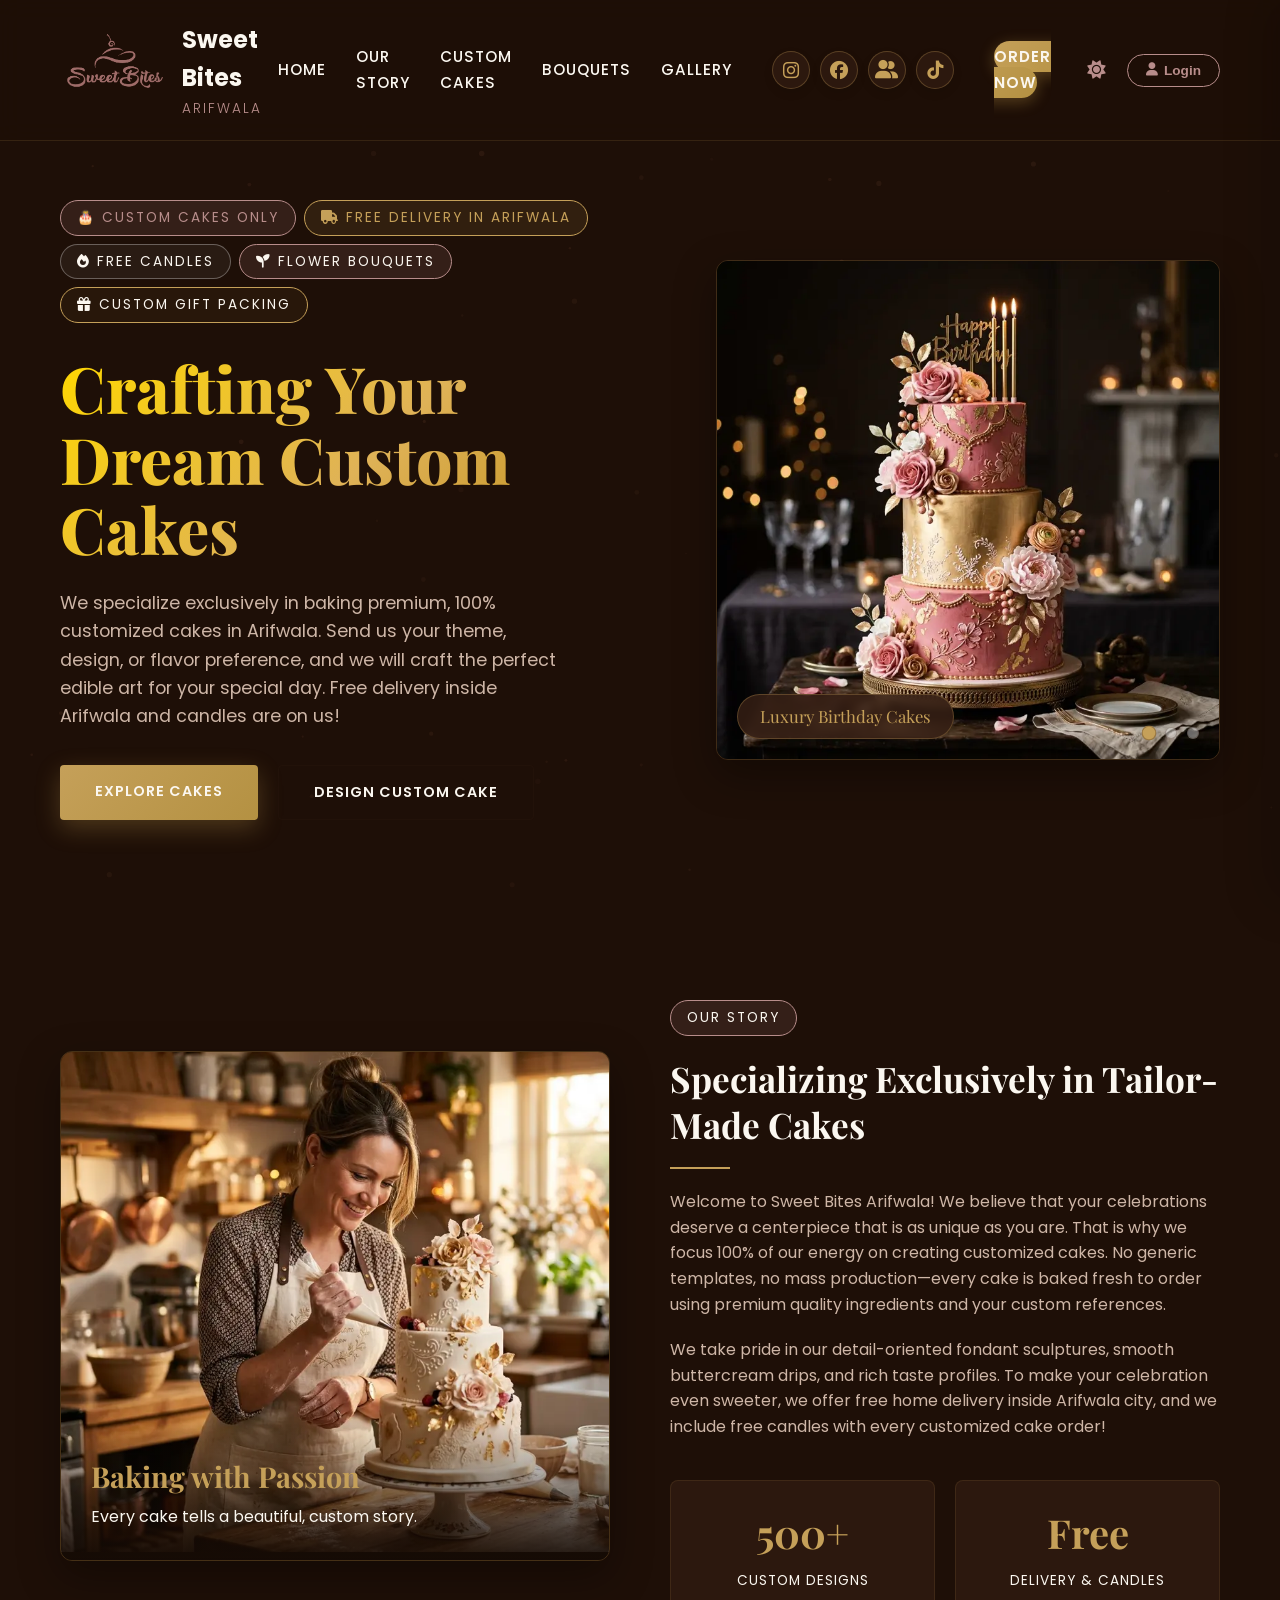
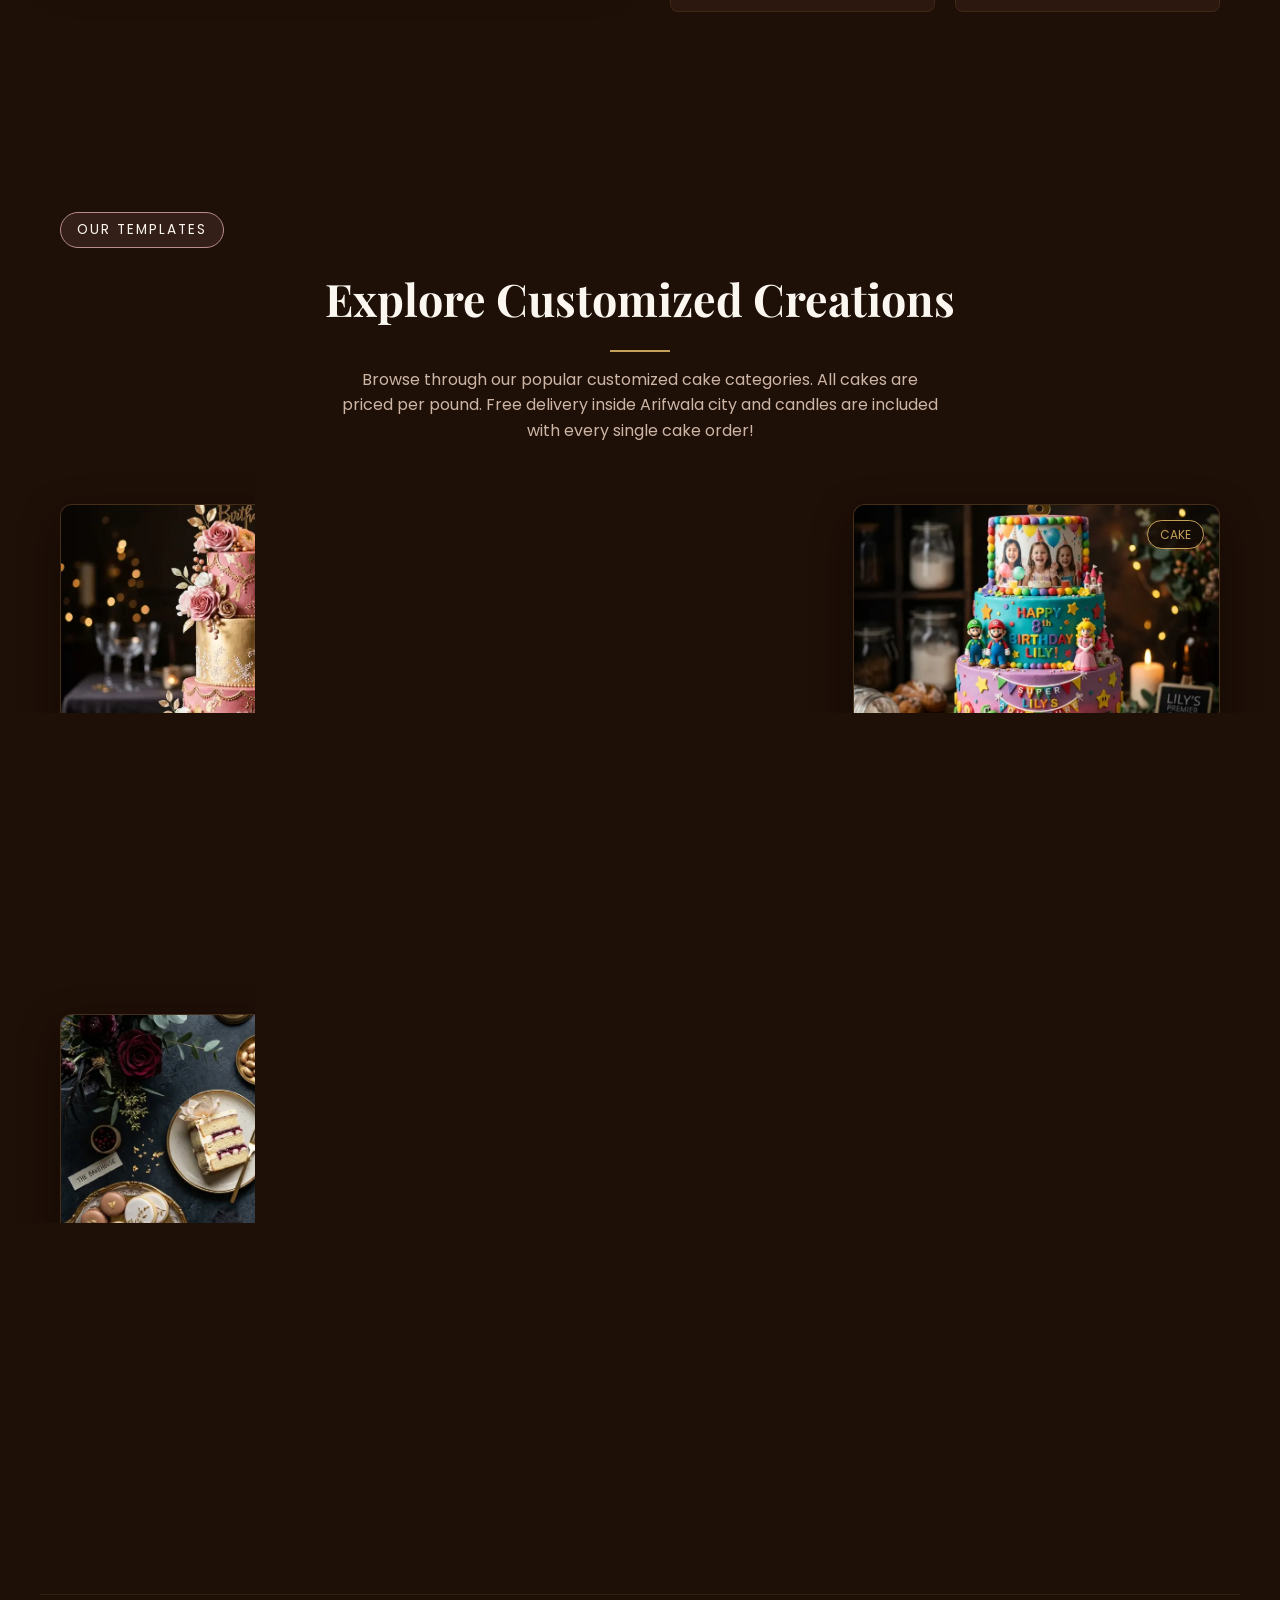
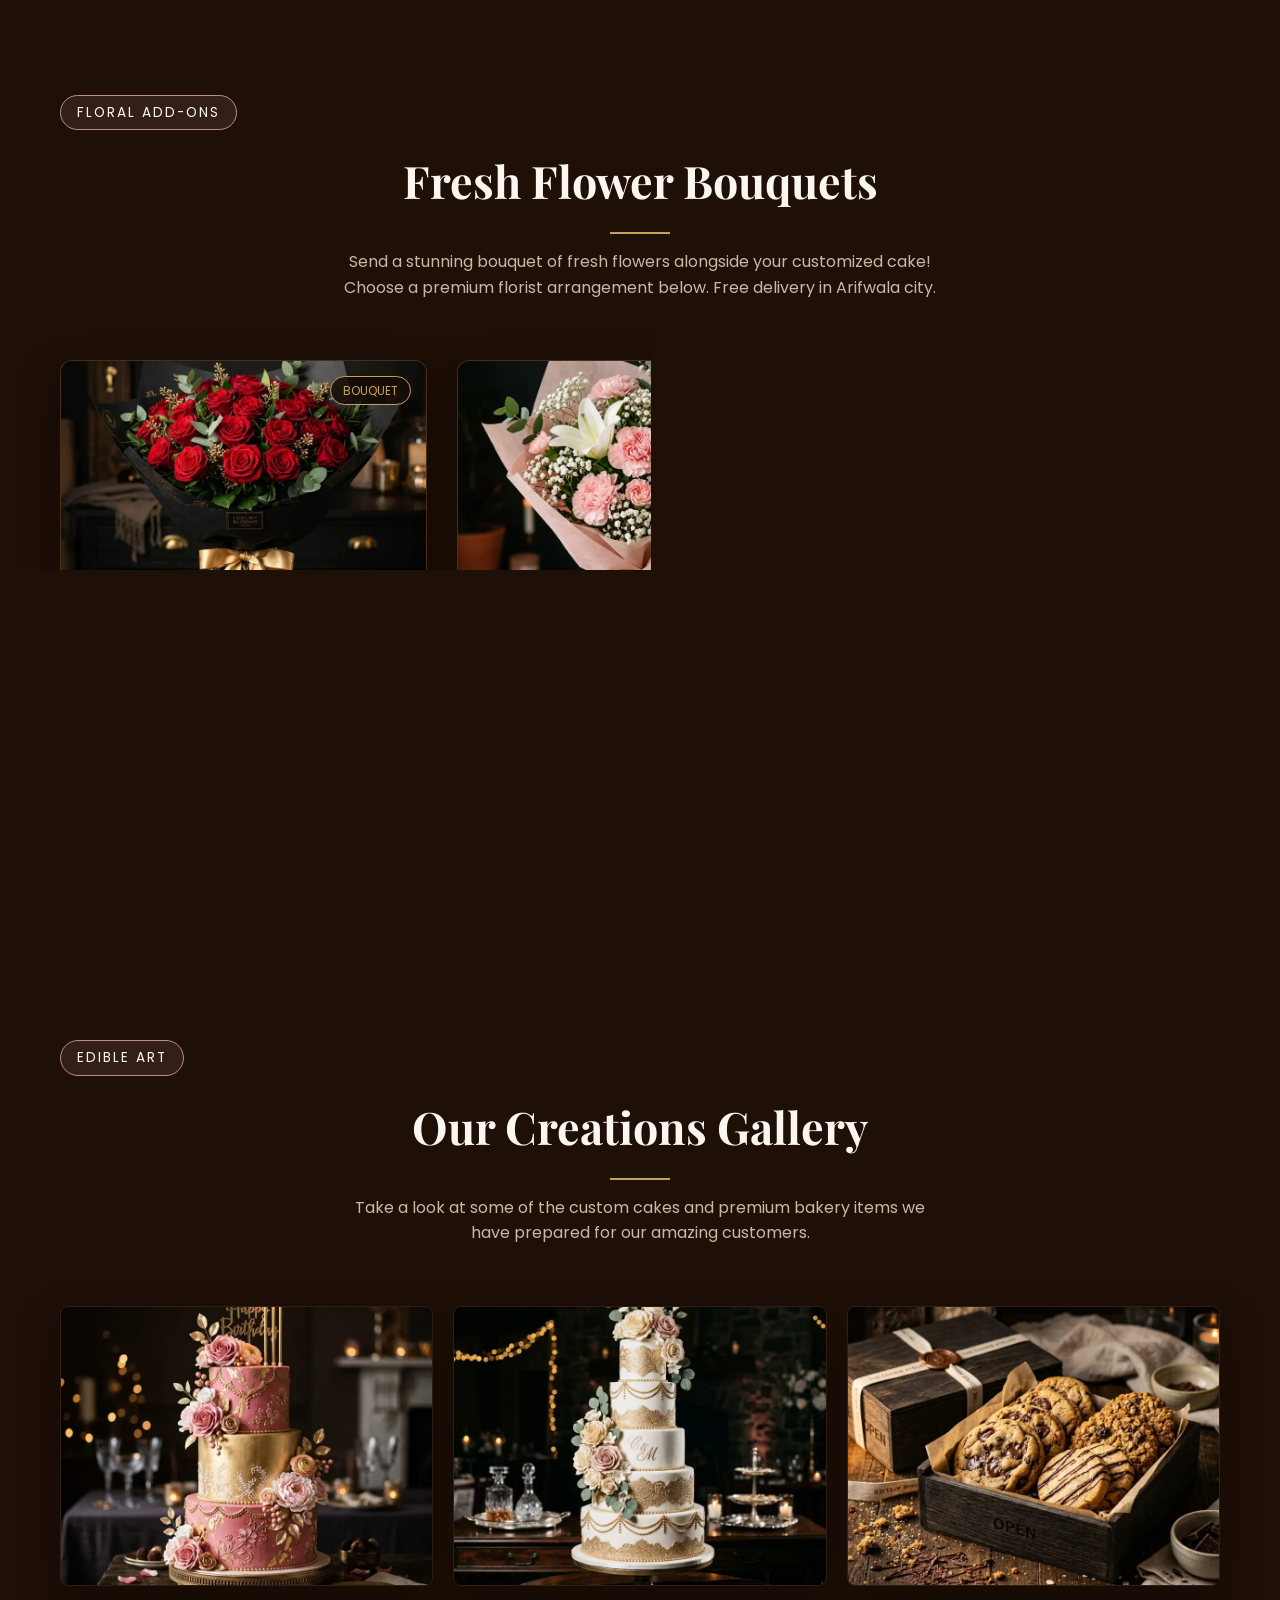
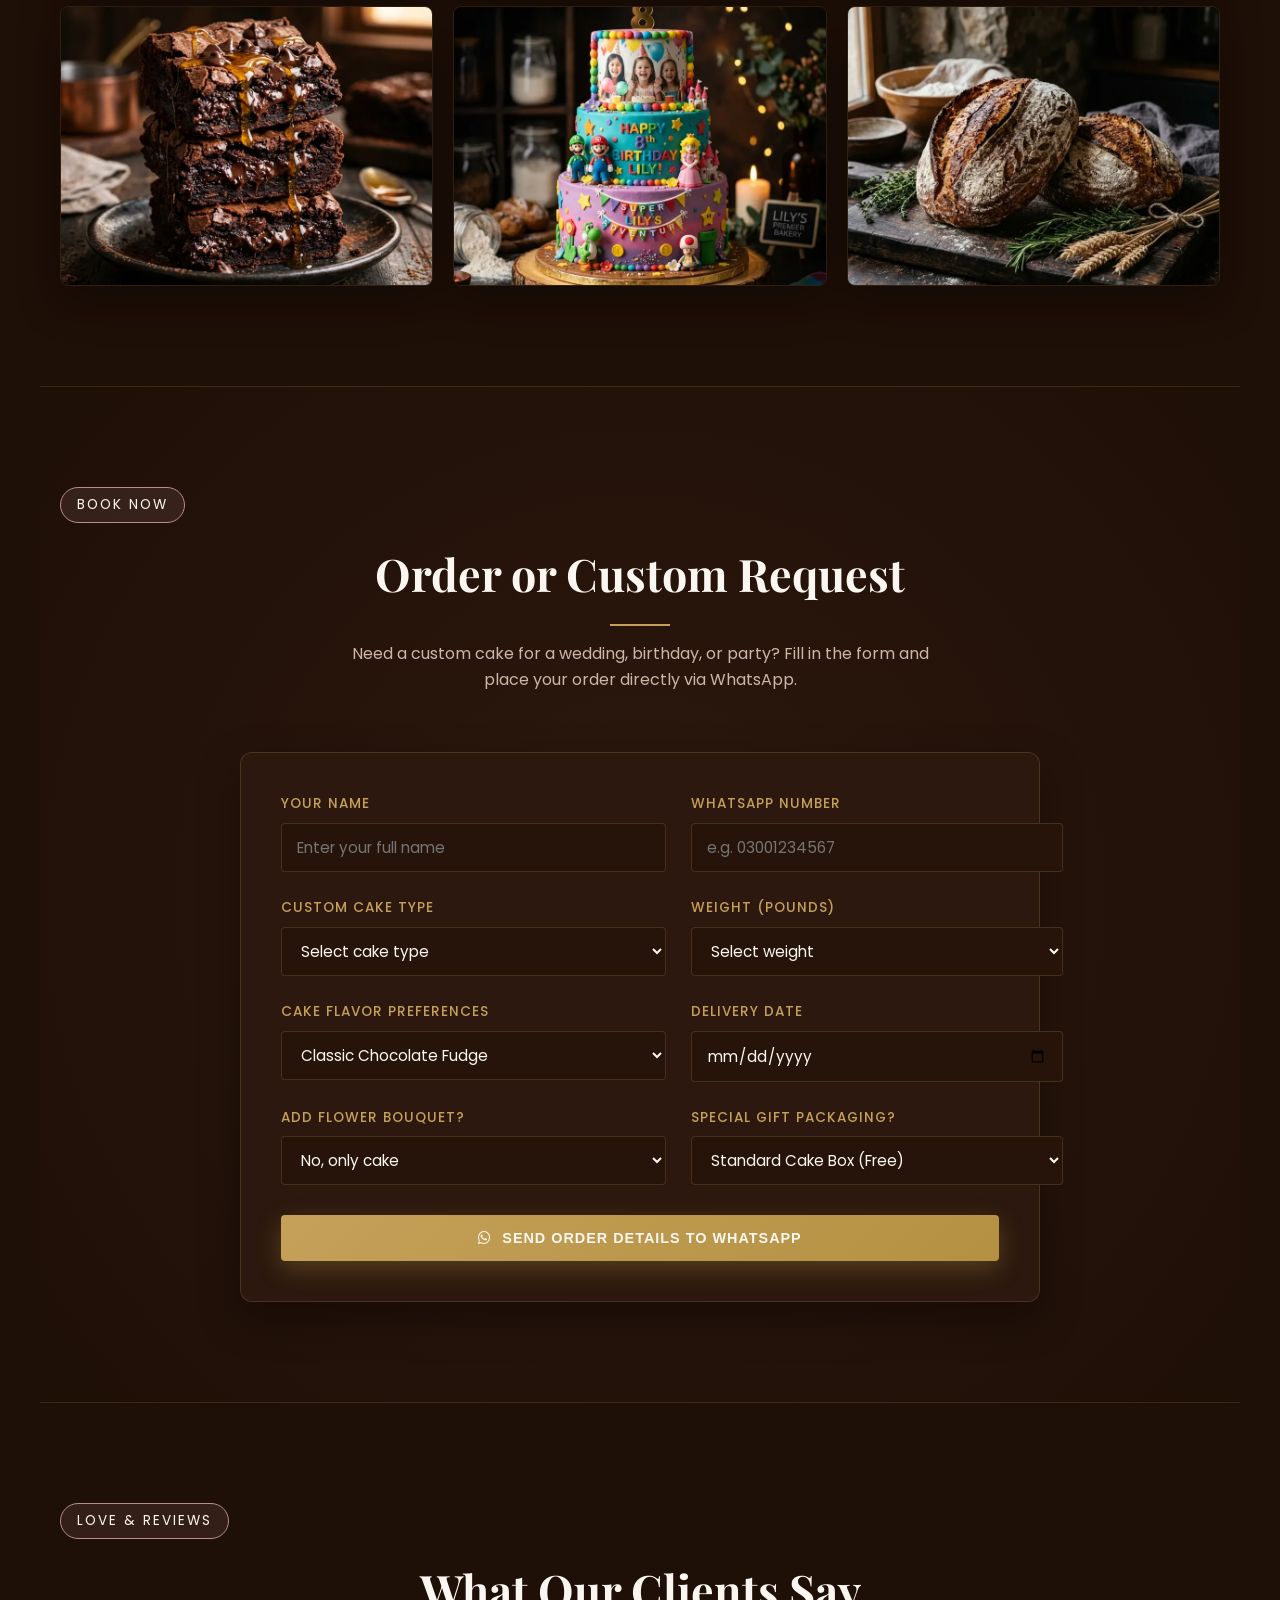
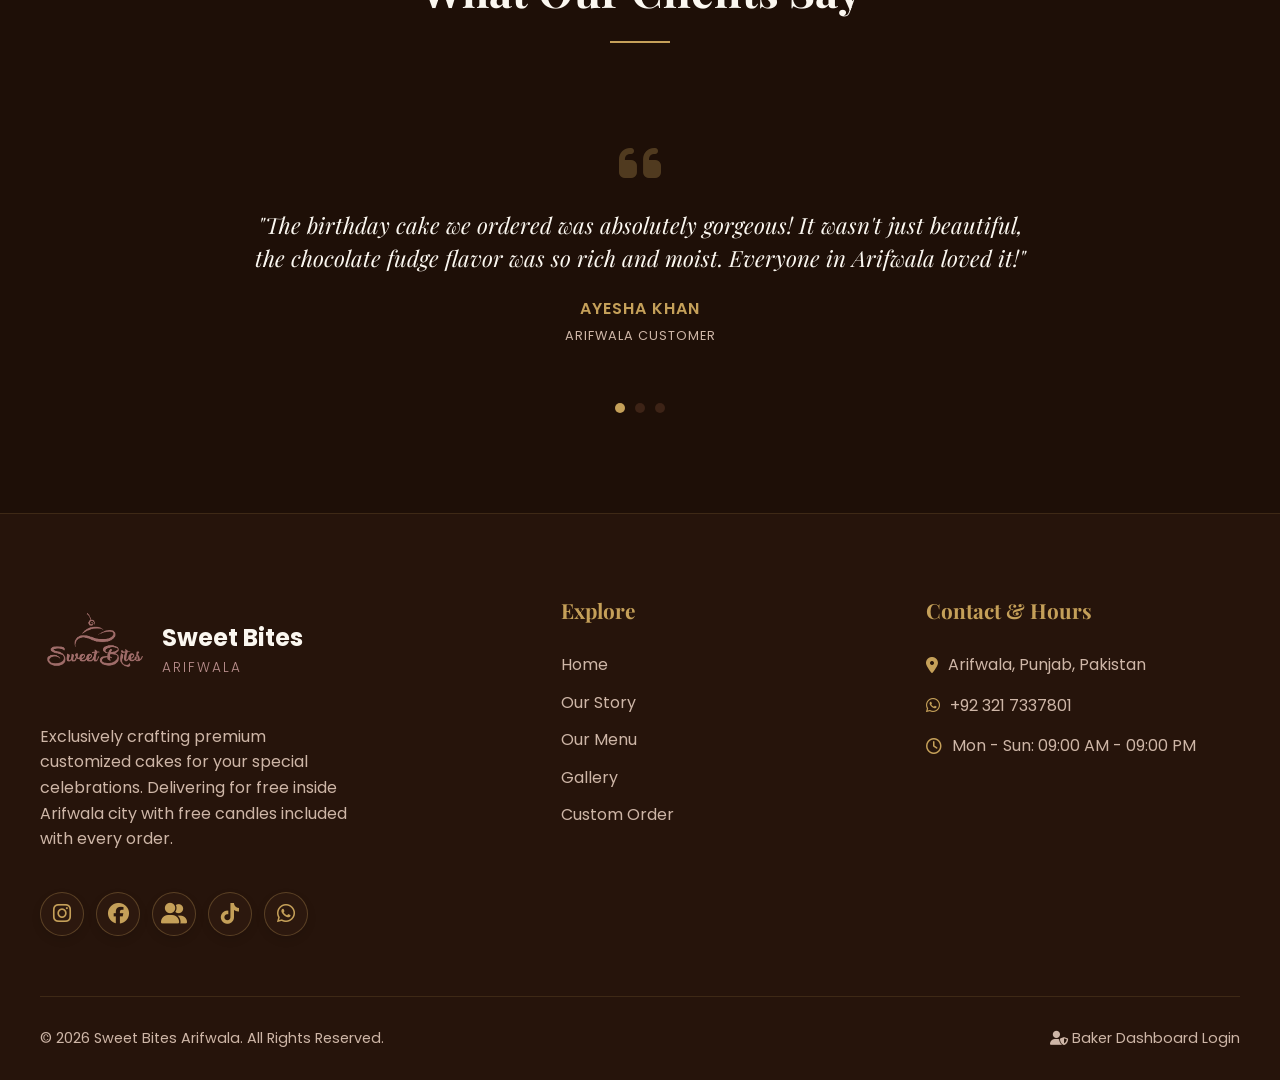
==== commit 34db2cbf: "reward_tier_text_fix" ====
--- a/index.html
+++ b/index.html
@@ -23,7 +23,7 @@
   <link rel="stylesheet" href="https://cdnjs.cloudflare.com/ajax/libs/font-awesome/6.4.0/css/all.min.css">
   
   <!-- Style Link with Cache Buster -->
-  <link rel="stylesheet" href="style.css?v=2.9">
+  <link rel="stylesheet" href="style.css?v=3.0">
 
   <!-- Schema.org Structured Data for Local SEO -->
   <script type="application/ld+json">
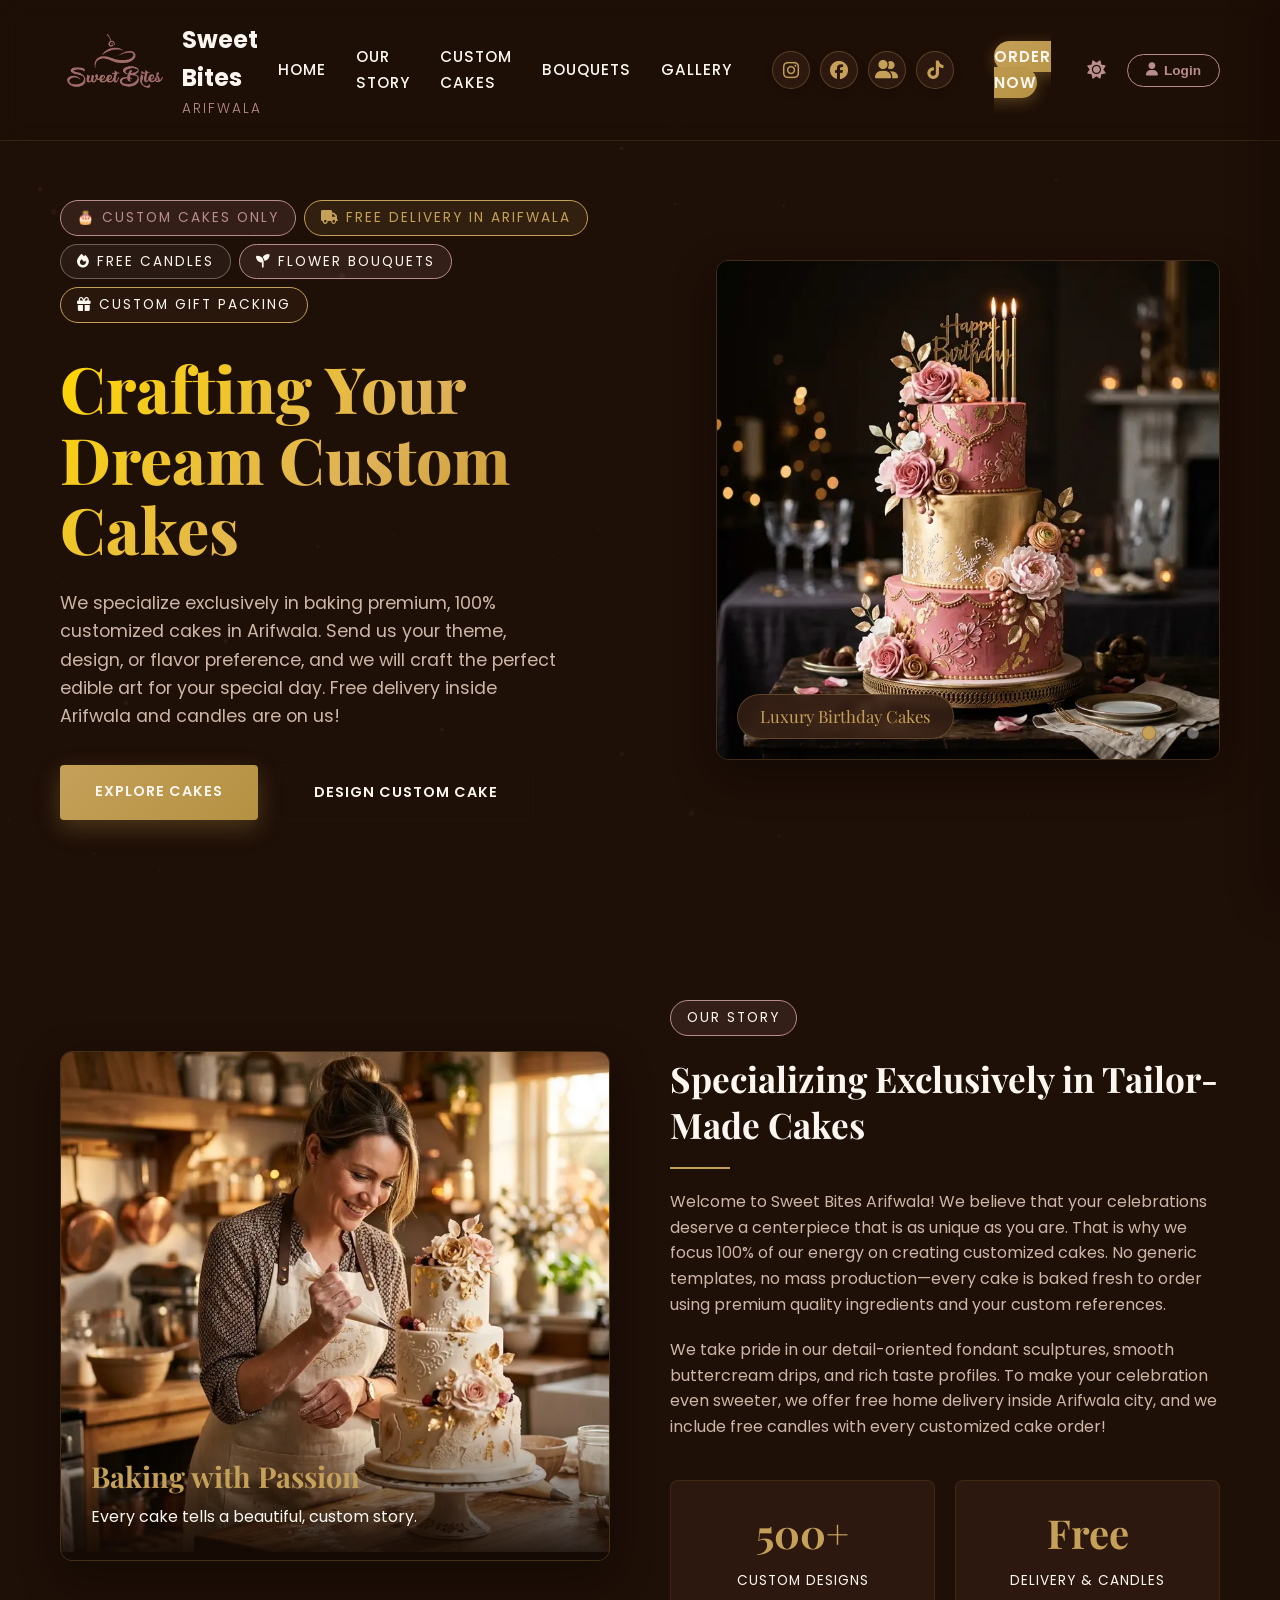
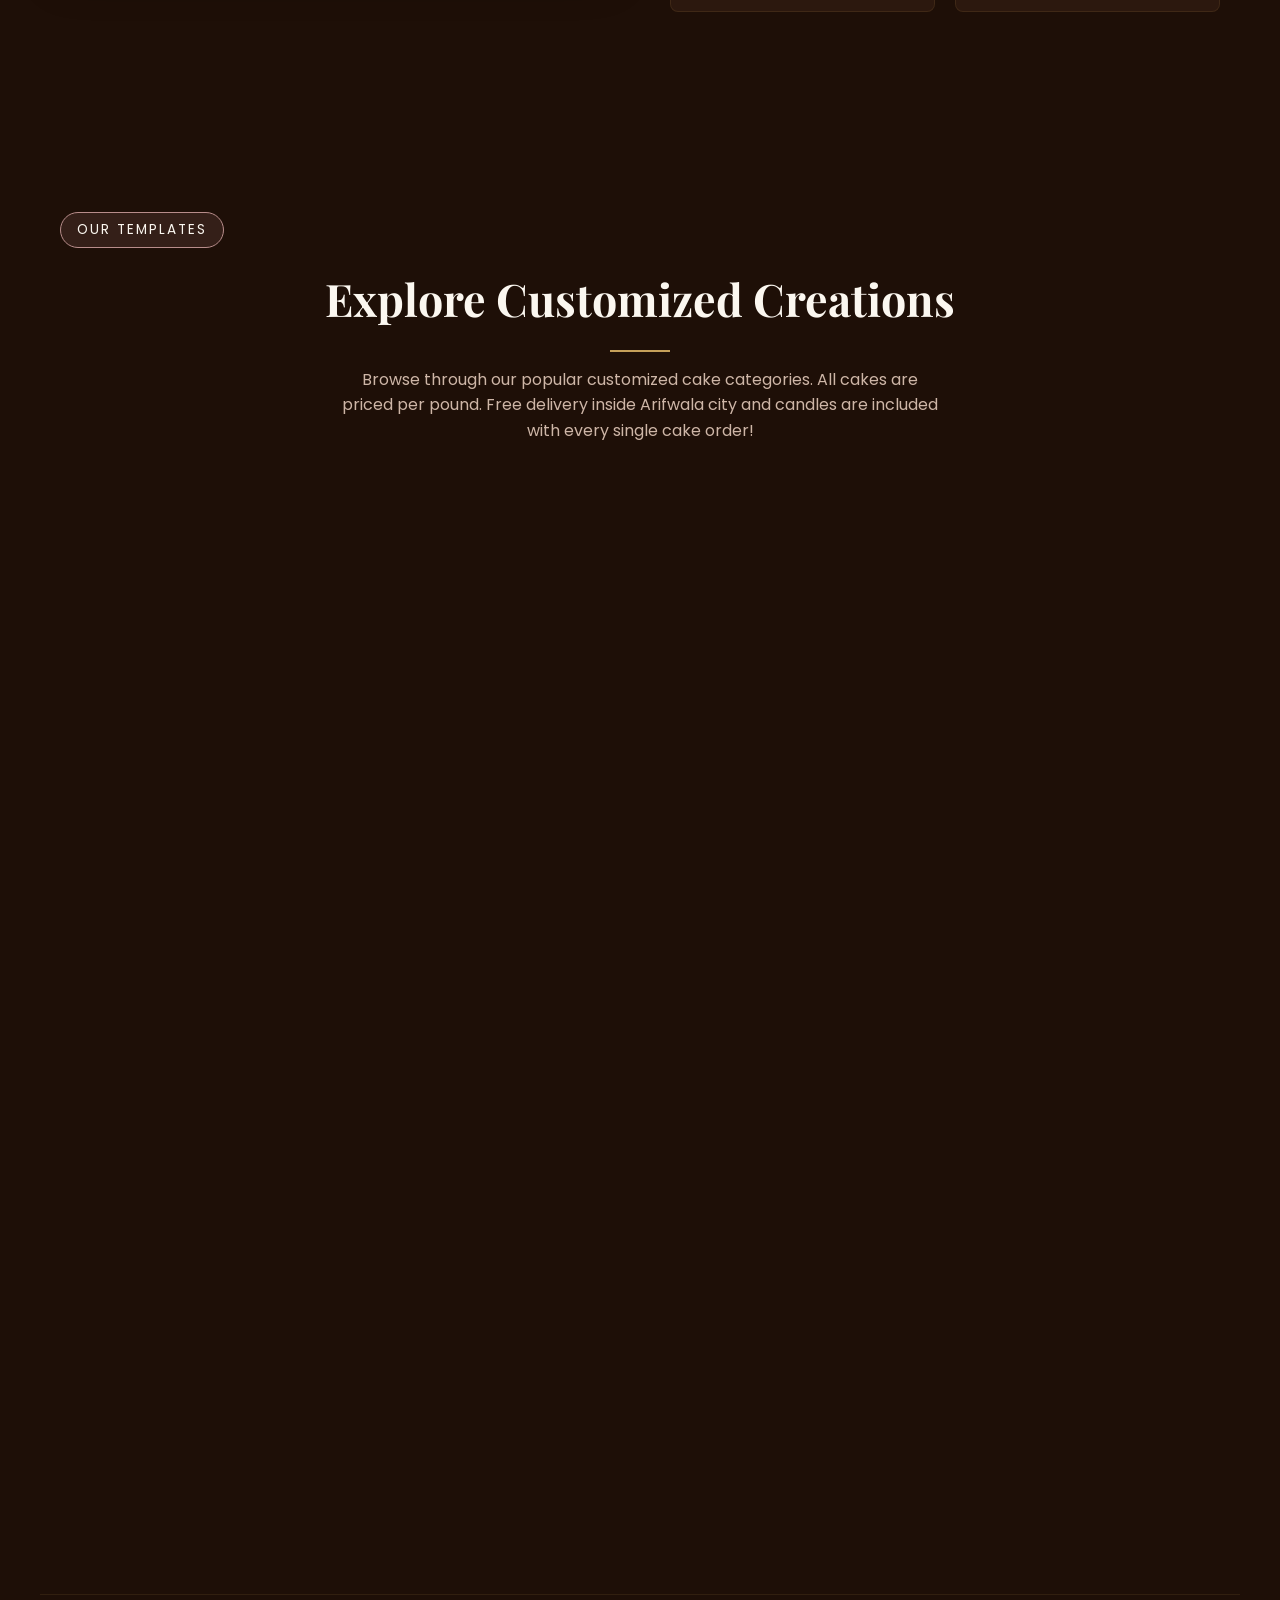
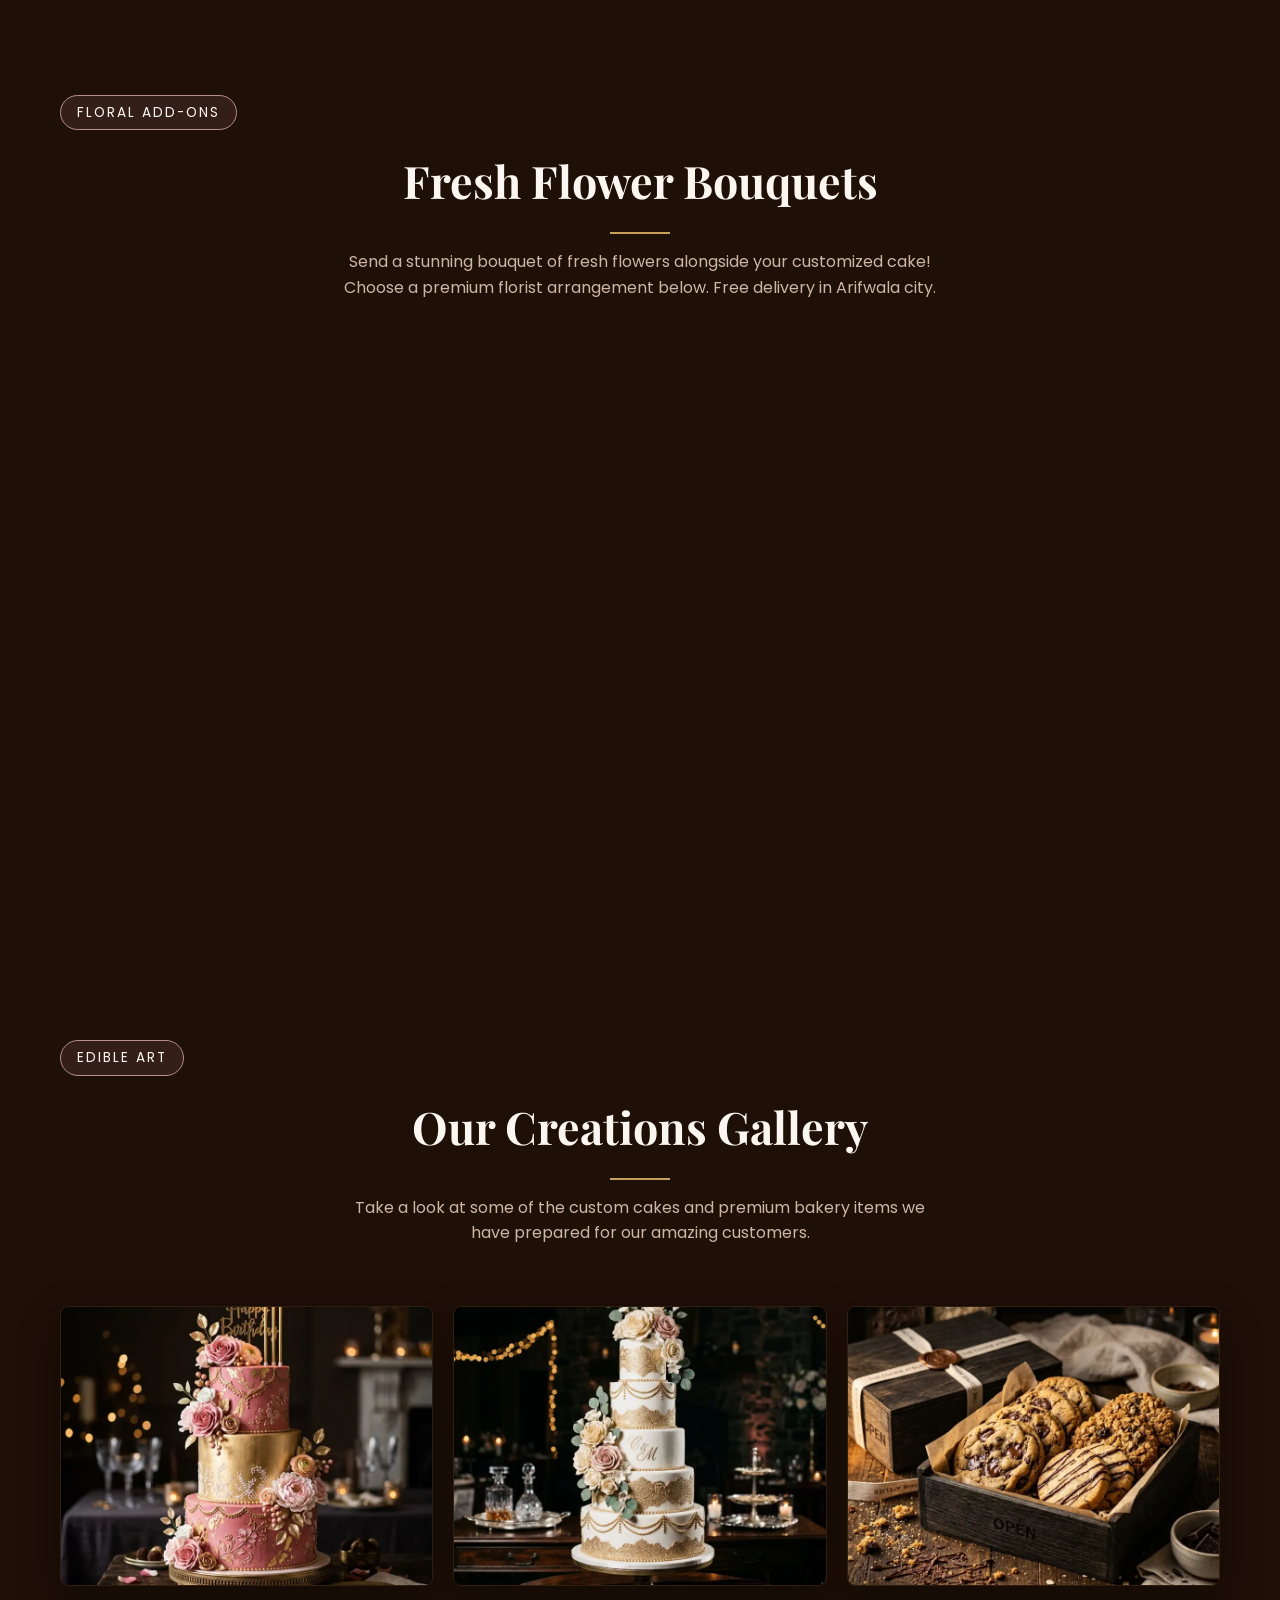
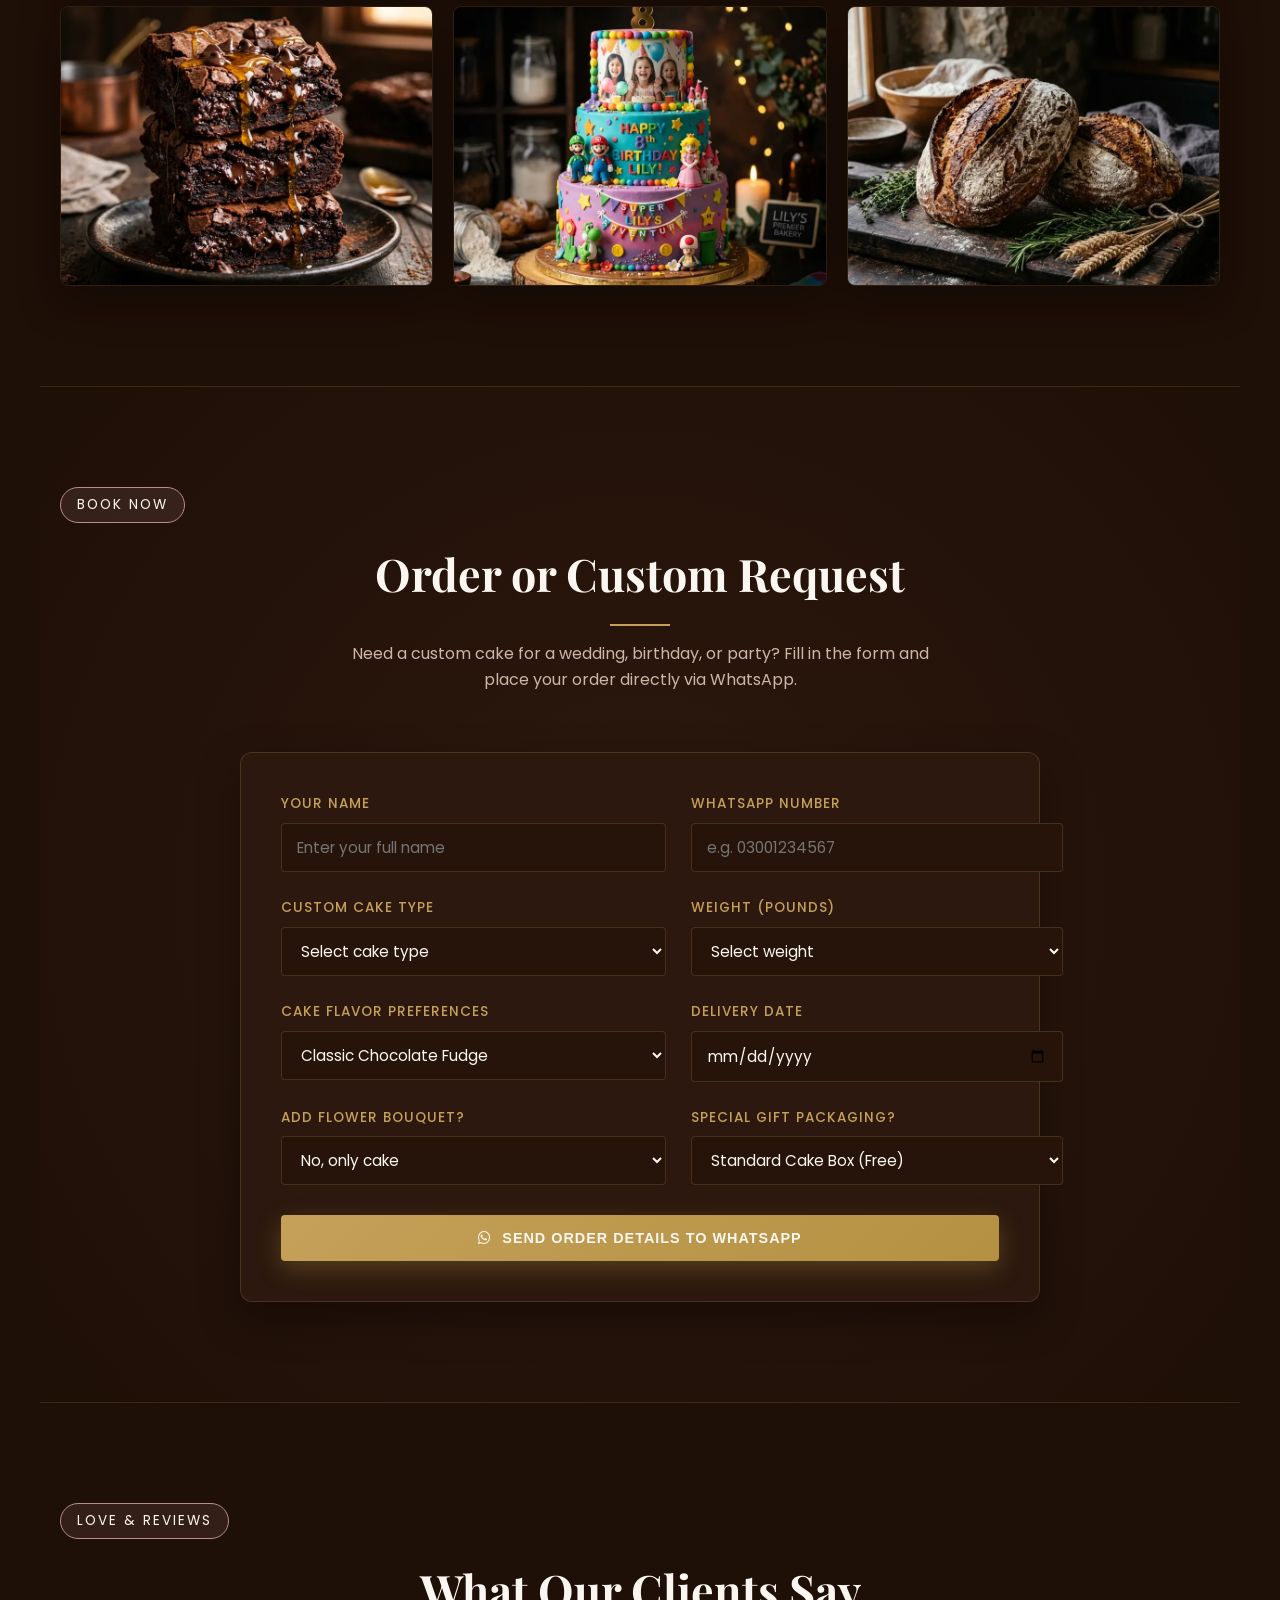
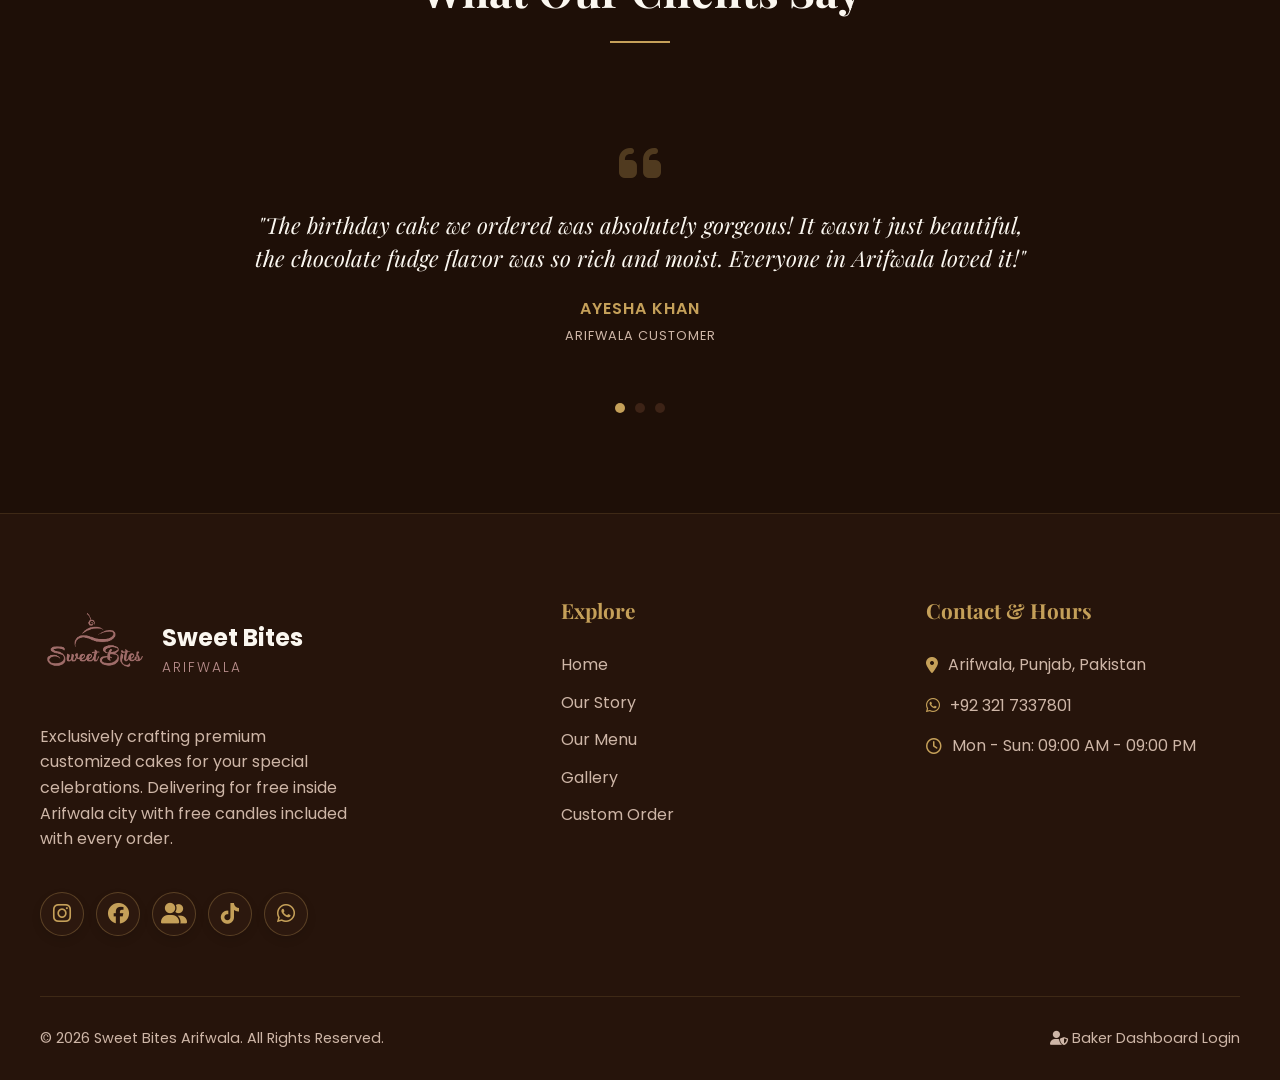
==== commit 08a1915d: "points_fix_and_cache_v3" ====
--- a/index.html
+++ b/index.html
@@ -355,7 +355,7 @@
 
             <div id="form-points-redemption" style="display:none; grid-column: span 2; margin-top:8px; padding:10px 12px; background:rgba(197, 160, 89, 0.12); border:1.5px dashed var(--gold-primary); border-radius:8px;">
               <div style="display:flex; justify-content:space-between; align-items:center; margin-bottom:5px;">
-                <span style="font-size:0.82rem; font-weight:700; color:var(--gold-primary);"><i class="fas fa-crown"></i> Reward Points Available: <strong id="form-user-points">0 PTS</strong></span>
+                <span style="font-size:0.82rem; font-weight:700; color:var(--gold-primary);"><i class="fas fa-crown"></i> Reward Points Available: <strong id="form-user-points">0 Points</strong></span>
                 <span style="font-size:0.72rem; color:var(--gold-primary); font-weight:600;">(10% Cashback on every order)</span>
               </div>
               <div id="form-points-options" style="font-size:0.78rem; color:var(--text-light);">
@@ -445,7 +445,7 @@
           <div id="qom-points-container" style="display:none; margin: 10px 0; padding: 10px 12px; background: rgba(197, 160, 89, 0.12); border: 1.5px dashed var(--gold-primary); border-radius: 8px; text-align: left;">
             <div style="display:flex; justify-content:space-between; align-items:center; margin-bottom: 4px;">
               <span style="font-size:0.78rem; font-weight:700; color:var(--gold-primary);"><i class="fas fa-crown"></i> Reward Points:</span>
-              <span id="qom-user-points" style="font-size:0.85rem; font-weight:700; color:var(--gold-primary); font-family:monospace;">0 PTS</span>
+              <span id="qom-user-points" style="font-size:0.85rem; font-weight:700; color:var(--gold-primary); font-family:monospace;">0 Points</span>
             </div>
             <div id="qom-points-options" style="font-size:0.78rem; color:var(--text-light); margin-top:4px;">
               <!-- Options rendered dynamically -->
@@ -578,7 +578,7 @@
         <div style="background:linear-gradient(135deg, var(--chocolate-mid), var(--chocolate-light)); border:1px solid rgba(197,160,89,0.2); padding:10px 5px; border-radius:12px; text-align:center; box-shadow:var(--shadow-luxury);">
           <i class="fas fa-star" style="color:#FFD700; font-size:1.1rem; margin-bottom:3px; display:block;"></i>
           <span style="font-size:0.62rem; color:var(--text-muted); text-transform:uppercase; font-weight:700; letter-spacing:0.5px;">Points</span>
-          <h4 id="profile-points-count" style="font-size:1.2rem; color:var(--gold-primary); margin:2px 0 0; font-weight:700; font-family:var(--font-sans);">0 PTS</h4>
+          <h4 id="profile-points-count" style="font-size:1.2rem; color:var(--gold-primary); margin:2px 0 0; font-weight:700; font-family:var(--font-sans);">0 Points</h4>
         </div>
         <div style="background:linear-gradient(135deg, var(--chocolate-mid), var(--chocolate-light)); border:1px solid rgba(197,160,89,0.2); padding:10px 5px; border-radius:12px; text-align:center; box-shadow:var(--shadow-luxury);">
           <i class="fas fa-truck" style="color:#25d366; font-size:1.1rem; margin-bottom:3px; display:block;"></i>
